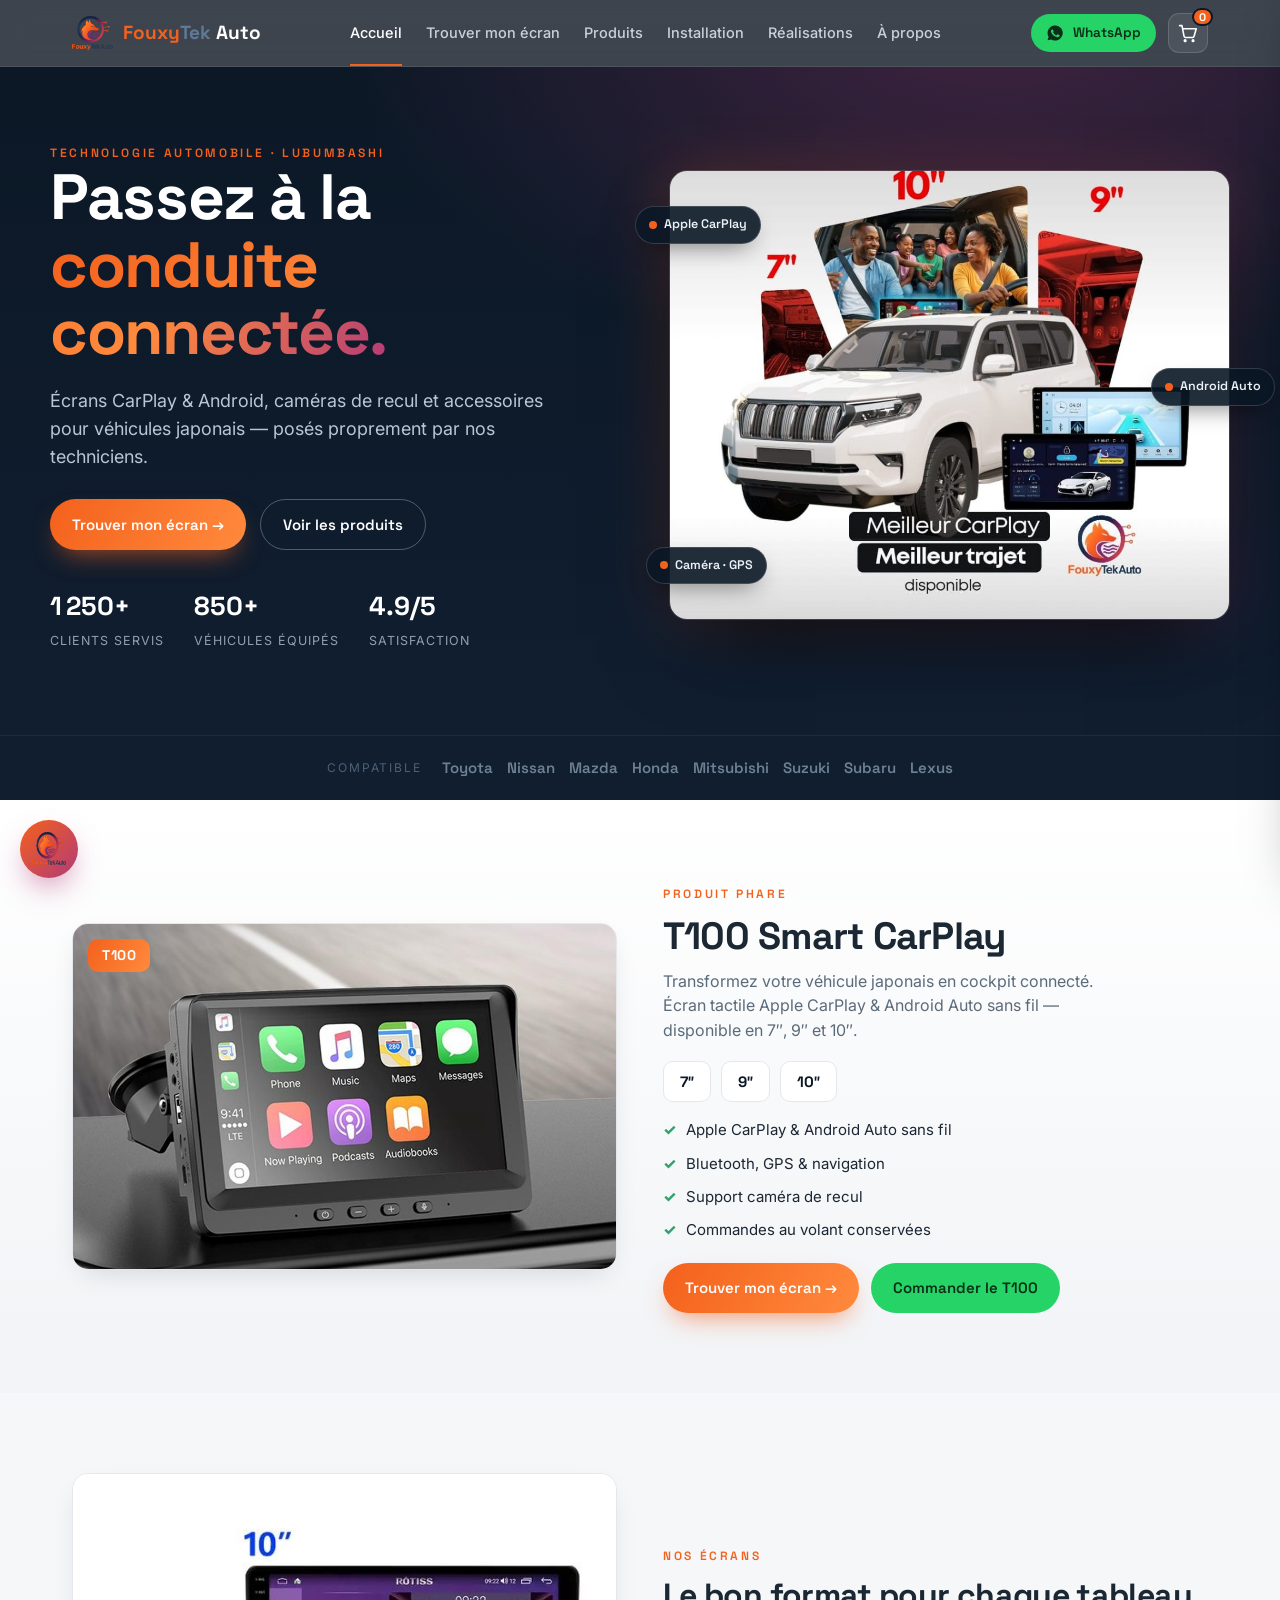
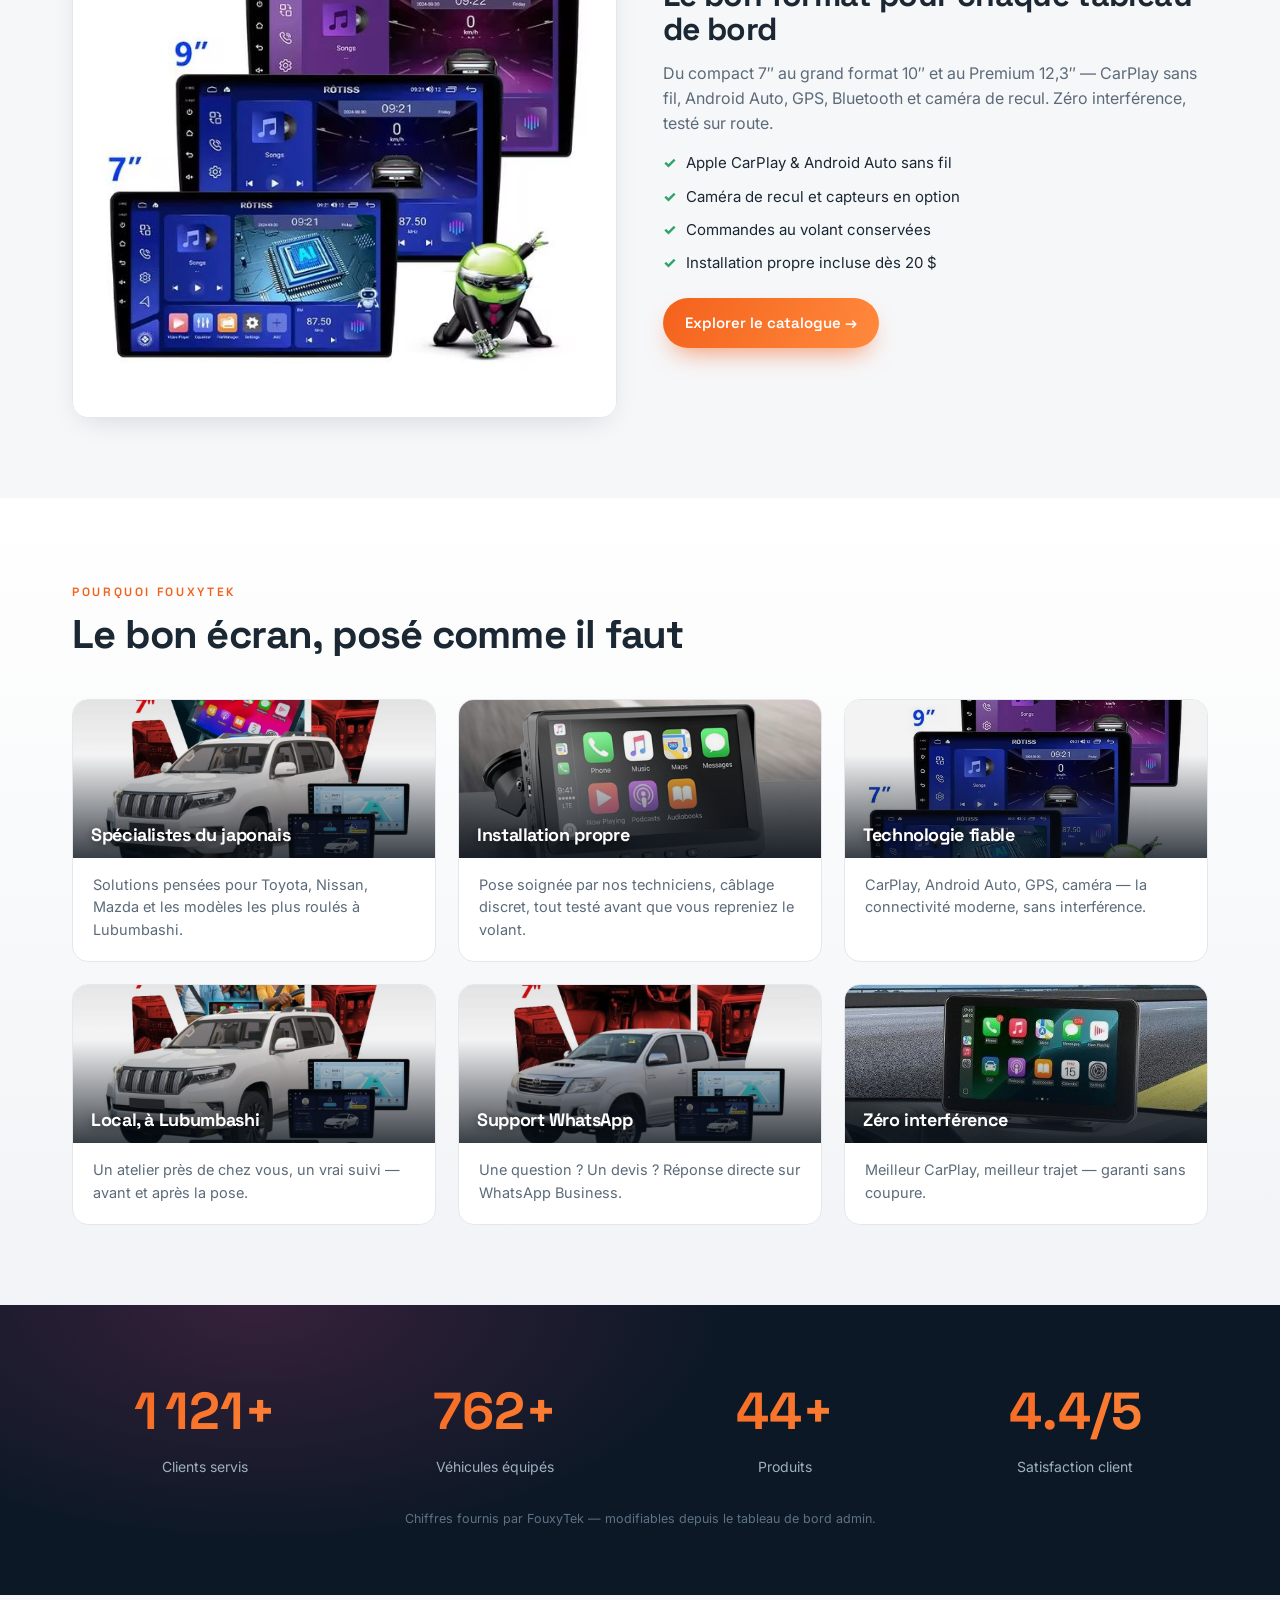
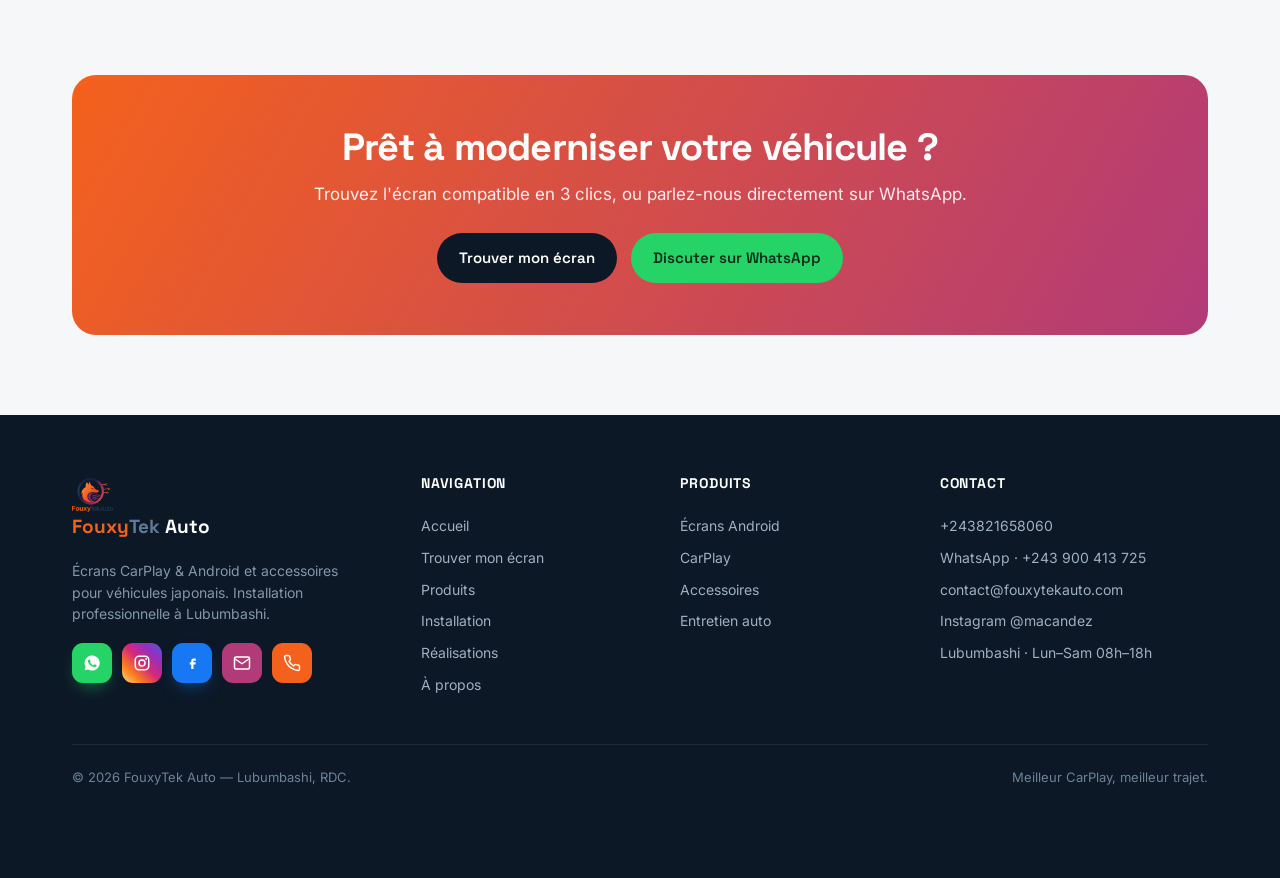
==== index.html @ 8ac38eed "Initial commit with correct asset structure" ====
<!DOCTYPE html>
<html lang="fr">
<head>
<meta charset="UTF-8"><meta name="viewport" content="width=device-width, initial-scale=1.0">
<title>FouxyTek Auto — Écrans CarPlay & Android pour véhicules japonais · Lubumbashi</title>
<meta name="description" content="Écrans CarPlay et Android, caméras de recul et accessoires pour véhicules japonais à Lubumbashi. Installation professionnelle dès 20 $.">
<link rel="preconnect" href="https://fonts.googleapis.com"><link rel="preconnect" href="https://fonts.gstatic.com" crossorigin>
<link href="https://fonts.googleapis.com/css2?family=Space+Grotesk:wght@400;500;600;700&family=Inter:wght@400;500;600;700&display=swap" rel="stylesheet">
<link rel="stylesheet" href="assets/style.css">
</head>
<body data-page="index">
<header class="hdr" id="site-header"></header>

<section class="hero">
  <div class="wrap hero__in">
    <div>
      <span class="eyebrow">Technologie automobile · Lubumbashi</span>
      <h1>Passez à la <span class="accent">conduite connectée.</span></h1>
      <p class="hero__sub">Écrans CarPlay &amp; Android, caméras de recul et accessoires pour véhicules japonais — posés proprement par nos techniciens.</p>
      <div class="hero__actions">
        <a href="configurateur.html" class="btn btn--primary">Trouver mon écran →</a>
        <a href="produits.html" class="btn btn--ghost">Voir les produits</a>
      </div>
      <div class="hero__stats">
        <div class="hero__stat"><b data-count="1250" data-suffix="+">0</b><span>Clients servis</span></div>
        <div class="hero__stat"><b data-count="850" data-suffix="+">0</b><span>Véhicules équipés</span></div>
        <div class="hero__stat"><b data-count="4.9" data-decimals="1" data-suffix="/5">0</b><span>Satisfaction</span></div>
      </div>
    </div>
    <div class="hero__media">
      <div class="glow"></div>
      <img src="assets/img/hero.jpg" alt="Intérieur de véhicule équipé CarPlay par FouxyTek">
      <div class="chip chip--1"><i></i>Apple CarPlay</div>
      <div class="chip chip--2"><i></i>Android Auto</div>
      <div class="chip chip--3"><i></i>Caméra · GPS</div>
    </div>
  </div>
</section>

<div class="marques"><div class="wrap marques__in">
  <small>Compatible</small>
  <span>Toyota</span><span>Nissan</span><span>Mazda</span><span>Honda</span>
  <span>Mitsubishi</span><span>Suzuki</span><span>Subaru</span><span>Lexus</span>
</div></div>

<section class="section section--tint"><div class="wrap">
  <div class="t100">
    <div class="t100__media reveal">
      <img src="assets/img/t100-hero.jpg" alt="T100 Smart CarPlay installé sur tableau de bord">
      <div class="t100__badge">T100</div>
    </div>
    <div class="t100__body reveal">
      <span class="eyebrow">Produit phare</span>
      <h2>T100 Smart CarPlay</h2>
      <p>Transformez votre véhicule japonais en cockpit connecté. Écran tactile Apple CarPlay &amp; Android Auto sans fil — disponible en 7″, 9″ et 10″.</p>
      <div class="t100__sizes"><span>7″</span><span>9″</span><span>10″</span></div>
      <ul class="ticks t100__feats">
        <li>Apple CarPlay &amp; Android Auto sans fil</li>
        <li>Bluetooth, GPS &amp; navigation</li>
        <li>Support caméra de recul</li>
        <li>Commandes au volant conservées</li>
      </ul>
      <div class="t100__btns">
        <a href="configurateur.html" class="btn btn--primary">Trouver mon écran →</a>
        <a href="https://wa.me/243900413725?text=Bonjour%20FouxyTek%20%F0%9F%91%8B%20Je%20voudrais%20commander%20le%20T100%20CarPlay." target="_blank" rel="noopener" class="btn btn--wa">Commander le T100</a>
      </div>
    </div>
  </div>
</div></section>

<section class="section">
  <div class="wrap split">
    <div class="reveal"><img src="assets/img/screens.jpg" alt="Écrans Android 7, 9 et 10 pouces"></div>
    <div class="reveal">
      <span class="eyebrow">Nos écrans</span>
      <h2>Le bon format pour chaque tableau de bord</h2>
      <p>Du compact 7″ au grand format 10″ et au Premium 12,3″ — CarPlay sans fil, Android Auto, GPS, Bluetooth et caméra de recul. Zéro interférence, testé sur route.</p>
      <ul class="ticks">
        <li>Apple CarPlay &amp; Android Auto sans fil</li>
        <li>Caméra de recul et capteurs en option</li>
        <li>Commandes au volant conservées</li>
        <li>Installation propre incluse dès 20 $</li>
      </ul>
      <div style="margin-top:24px"><a href="produits.html" class="btn btn--primary">Explorer le catalogue →</a></div>
    </div>
  </div>
</section>

<section class="section section--tint">
  <div class="wrap">
    <div class="section__head reveal"><span class="eyebrow">Pourquoi FouxyTek</span><h2>Le bon écran, posé comme il faut</h2></div>
    <div class="why-grid">
      <div class="why reveal"><div class="why__img"><img src="assets/img/veh-prado.jpg" alt="Véhicule japonais équipé par FouxyTek"><h3>Spécialistes du japonais</h3></div><div class="why__body"><p>Solutions pensées pour Toyota, Nissan, Mazda et les modèles les plus roulés à Lubumbashi.</p></div></div>
      <div class="why reveal"><div class="why__img"><img src="assets/img/t100-hero.jpg" alt="Installation CarPlay soignée"><h3>Installation propre</h3></div><div class="why__body"><p>Pose soignée par nos techniciens, câblage discret, tout testé avant que vous repreniez le volant.</p></div></div>
      <div class="why reveal"><div class="why__img"><img src="assets/img/screens.jpg" alt="Écrans CarPlay et Android"><h3>Technologie fiable</h3></div><div class="why__body"><p>CarPlay, Android Auto, GPS, caméra — la connectivité moderne, sans interférence.</p></div></div>
      <div class="why reveal"><div class="why__img"><img src="assets/img/hero.jpg" alt="Conducteurs de Lubumbashi"><h3>Local, à Lubumbashi</h3></div><div class="why__body"><p>Un atelier près de chez vous, un vrai suivi — avant et après la pose.</p></div></div>
      <div class="why reveal"><div class="why__img"><img src="assets/img/veh-hilux.jpg" alt="Véhicule équipé, support client"><h3>Support WhatsApp</h3></div><div class="why__body"><p>Une question ? Un devis ? Réponse directe sur WhatsApp Business.</p></div></div>
      <div class="why reveal"><div class="why__img"><img src="assets/img/prod-carplay.jpg" alt="CarPlay sans interférence"><h3>Zéro interférence</h3></div><div class="why__body"><p>Meilleur CarPlay, meilleur trajet — garanti sans coupure.</p></div></div>
    </div>
  </div>
</section>

<section class="band"><div class="wrap">
  <div class="band__grid">
    <div><div class="band__num" data-count="1250" data-suffix="+">0</div><div class="band__lab">Clients servis</div></div>
    <div><div class="band__num" data-count="850" data-suffix="+">0</div><div class="band__lab">Véhicules équipés</div></div>
    <div><div class="band__num" data-count="50" data-suffix="+">0</div><div class="band__lab">Produits</div></div>
    <div><div class="band__num" data-count="4.9" data-decimals="1" data-suffix="/5">0</div><div class="band__lab">Satisfaction client</div></div>
  </div>
  <p class="band__note">Chiffres fournis par FouxyTek — modifiables depuis le tableau de bord admin.</p>
</div></section>

<section class="section"><div class="wrap">
  <div class="cta reveal">
    <h2>Prêt à moderniser votre véhicule ?</h2>
    <p>Trouvez l'écran compatible en 3 clics, ou parlez-nous directement sur WhatsApp.</p>
    <div style="display:flex;gap:14px;justify-content:center;flex-wrap:wrap">
      <a href="configurateur.html" class="btn btn--dark">Trouver mon écran</a>
      <a href="https://wa.me/243900413725" target="_blank" rel="noopener" class="btn btn--wa">Discuter sur WhatsApp</a>
    </div>
  </div>
</div></section>

<footer class="foot" id="site-footer"></footer>
<script src="assets/app.js"></script>
</body>
</html>
---- assets/style.css ----
:root{
  --orange:#F4611C; --orange-2:#FF8A3D; --plum:#B23A78; --plum-2:#7C2C6A;
  --ink:#0C1826; --ink-2:#101E30; --ink-3:#16273C;
  --steel:#3D5A78; --steel-2:#5E7A97;
  --bg:#F6F7F9; --card:#FFFFFF; --line:#E4E8ED; --text:#1B2733; --mut:#5C6B7A;
  --ok:#2FA36B; --low:#E08A1E; --out:#D64545;
  --radius:16px; --shadow:0 10px 30px -12px rgba(12,24,38,.18);
  --maxw:1180px;
}
*{box-sizing:border-box;margin:0;padding:0}
html{scroll-behavior:smooth}
body{font-family:Inter,system-ui,sans-serif;background:var(--bg);color:var(--text);line-height:1.55;-webkit-font-smoothing:antialiased;overflow-x:hidden;padding-bottom:0}
h1,h2,h3,.display{font-family:"Space Grotesk",Inter,sans-serif;letter-spacing:-.02em;line-height:1.06}
a{color:inherit;text-decoration:none}
img{max-width:100%;display:block}
.wrap{max-width:var(--maxw);margin:0 auto;padding:0 22px}
.eyebrow{font-family:"Space Grotesk";text-transform:uppercase;letter-spacing:.22em;font-size:12px;font-weight:600;color:var(--orange)}
.btn{display:inline-flex;align-items:center;gap:9px;font-family:"Space Grotesk";font-weight:600;font-size:15px;padding:13px 22px;border-radius:999px;border:0;cursor:pointer;transition:transform .18s,box-shadow .18s,background .18s}
.btn:active{transform:translateY(1px)}
.btn--primary{background:linear-gradient(120deg,var(--orange),var(--orange-2));color:#fff;box-shadow:0 12px 26px -10px rgba(244,97,28,.7)}
.btn--primary:hover{box-shadow:0 16px 34px -10px rgba(244,97,28,.85)}
.btn--ghost{background:transparent;color:#fff;border:1.5px solid rgba(255,255,255,.28)}
.btn--ghost:hover{border-color:#fff;background:rgba(255,255,255,.06)}
.btn--dark{background:var(--ink);color:#fff}
.btn--wa{background:#25D366;color:#0a2e17}
.btn--wa:hover{filter:brightness(1.05)}
.btn--sm{padding:9px 15px;font-size:13.5px}
.svg{width:18px;height:18px;flex:none}

/* header */
.hdr{position:sticky;top:0;z-index:60;background:rgba(10,18,30,.78);backdrop-filter:blur(14px);border-bottom:1px solid rgba(255,255,255,.08)}
.hdr__in{display:flex;align-items:center;justify-content:space-between;height:66px}
.brand{display:flex;align-items:center;gap:10px}
.brand img{height:34px;width:auto}
.brand__name{font-family:"Space Grotesk";font-weight:700;font-size:19px;color:#fff}
.brand__name b{color:var(--orange)}.brand__name span{color:var(--steel-2)}
.nav{display:flex;align-items:center;gap:24px}
.nav a{color:#C7D2DD;font-size:14.5px;font-weight:500;transition:color .15s;position:relative}
.nav a:hover{color:#fff}
.nav a.active{color:#fff}
.nav a.active::after{content:"";position:absolute;left:0;right:0;bottom:-22px;height:2px;background:var(--orange)}
.hdr__cta{display:flex;align-items:center;gap:12px}
.burger{display:none;background:none;border:0;cursor:pointer;padding:6px}
.hdr-cart{position:relative;background:rgba(255,255,255,.08);border:1px solid rgba(255,255,255,.14);color:#fff;width:40px;height:40px;border-radius:11px;display:grid;place-items:center;cursor:pointer;transition:.15s}
.hdr-cart:hover{background:rgba(255,255,255,.16)}
.hdr-cart .svg{width:19px;height:19px}
.hdr-cart b{position:absolute;top:-6px;right:-6px;background:var(--orange);color:#fff;font-family:"Space Grotesk";font-size:11px;min-width:18px;height:18px;padding:0 5px;border-radius:999px;display:grid;place-items:center;border:2px solid var(--ink)}
.burger span{display:block;width:24px;height:2px;background:#fff;margin:5px 0;transition:.25s}

/* page banner (interior pages) */
.pbanner{background:radial-gradient(900px 460px at 82% -20%,rgba(178,58,120,.3),transparent 60%),linear-gradient(180deg,var(--ink),var(--ink-2));color:#fff;padding:56px 0}
.pbanner h1{font-size:clamp(30px,5vw,46px);font-weight:700;margin-top:12px}
.pbanner p{color:#B9C6D3;font-size:17px;margin-top:12px;max-width:560px}
.crumb{font-size:13px;color:#7f93a6}
.crumb a:hover{color:#fff}

/* hero (home) */
.hero{position:relative;background:radial-gradient(1100px 600px at 78% -8%,rgba(178,58,120,.32),transparent 60%),linear-gradient(180deg,var(--ink),var(--ink-2));color:#fff;overflow:hidden}
.hero__in{position:relative;z-index:2;display:grid;grid-template-columns:1.02fr 1fr;gap:46px;align-items:center;padding:72px 0 84px}
.hero h1{font-size:clamp(38px,6vw,64px);font-weight:700}
.hero h1 .accent{background:linear-gradient(120deg,var(--orange),var(--orange-2) 60%,var(--plum));-webkit-background-clip:text;background-clip:text;color:transparent}
.hero__sub{margin-top:20px;font-size:18px;color:#B9C6D3;max-width:520px}
.hero__actions{display:flex;gap:14px;flex-wrap:wrap;margin-top:28px}
.hero__stats{display:flex;gap:30px;margin-top:36px}
.hero__stat b{font-family:"Space Grotesk";font-size:26px;font-weight:700;display:block;color:#fff}
.hero__stat span{font-size:12.5px;color:#8FA0B0;text-transform:uppercase;letter-spacing:.08em}
.hero__media{position:relative;justify-self:center;width:100%}
.hero__media img{border-radius:18px;border:1px solid rgba(255,255,255,.12);box-shadow:0 40px 80px -26px rgba(0,0,0,.7);width:100%}
.hero__media .glow{position:absolute;inset:-6px;border-radius:22px;background:linear-gradient(120deg,rgba(244,97,28,.4),rgba(178,58,120,.4));filter:blur(30px);opacity:.5;z-index:-1}
.chip{position:absolute;display:flex;align-items:center;gap:7px;background:rgba(12,24,38,.9);border:1px solid rgba(255,255,255,.16);color:#eaf1f7;font-size:12.5px;font-weight:600;font-family:"Space Grotesk";padding:8px 13px;border-radius:999px;box-shadow:0 10px 24px -10px rgba(0,0,0,.6);white-space:nowrap}
.chip i{width:8px;height:8px;border-radius:50%;background:var(--orange)}
.chip--1{top:8%;left:-6%;animation:float 5s ease-in-out infinite}
.chip--2{top:44%;right:-8%;animation:float 6s ease-in-out infinite .6s}
.chip--3{bottom:8%;left:-4%;animation:float 5.5s ease-in-out infinite .3s}
@keyframes float{0%,100%{transform:translateY(0)}50%{transform:translateY(-9px)}}

/* marques */
.marques{background:var(--ink-2);border-top:1px solid rgba(255,255,255,.06);padding:20px 0}
.marques__in{display:flex;align-items:center;gap:14px;flex-wrap:wrap;justify-content:center}
.marques span{font-family:"Space Grotesk";font-weight:600;color:#6E8296;font-size:15px;transition:color .2s}
.marques span:hover{color:#B9C6D3}
.marques small{color:#4d6076;font-size:12px;text-transform:uppercase;letter-spacing:.16em;margin-right:6px}

/* sections */
.section{padding:80px 0}
.section--tint{background:linear-gradient(180deg,#fff,#F1F3F6)}
.section__head{max-width:640px;margin-bottom:42px}
.section__head h2{font-size:clamp(28px,4vw,40px);margin-top:12px;font-weight:700}
.section__head p{margin-top:14px;color:var(--mut);font-size:16.5px}

/* showcase split */
.split{display:grid;grid-template-columns:1fr 1fr;gap:46px;align-items:center}
.split img{border-radius:var(--radius);box-shadow:var(--shadow);border:1px solid var(--line)}
.split h2{font-size:32px;margin:12px 0 14px}
.split p{color:var(--mut);font-size:16px;margin-bottom:10px}
.ticks{list-style:none;margin-top:16px;display:grid;gap:10px}
.ticks li{display:flex;gap:10px;align-items:flex-start;font-size:15px}
.ticks li::before{content:"✓";color:var(--ok);font-weight:800}

/* configurateur */
.config{background:var(--card);border:1px solid var(--line);border-radius:var(--radius);box-shadow:var(--shadow);overflow:hidden;display:grid;grid-template-columns:1.15fr .85fr}
.config__form{padding:34px}
.step{margin-bottom:22px}
.step__label{display:flex;align-items:center;gap:10px;font-family:"Space Grotesk";font-weight:600;font-size:14px;margin-bottom:9px}
.step__num{width:22px;height:22px;border-radius:6px;background:linear-gradient(135deg,var(--orange),var(--orange-2));color:#fff;display:grid;place-items:center;font-size:12px}
.select{position:relative}
.select select{width:100%;appearance:none;font-family:Inter;font-size:15px;color:var(--text);background:#F7F9FB;border:1px solid var(--line);border-radius:12px;padding:13px 42px 13px 15px;cursor:pointer;transition:border-color .15s,background .15s}
.select select:focus{outline:none;border-color:var(--orange);background:#fff}
.select select:disabled{color:#9fadba;cursor:not-allowed;background:#F1F3F6}
.config__hint{margin-top:6px;font-size:13px;color:var(--steel);background:#F7F9FB;border:1px dashed var(--line);border-radius:10px;padding:10px 13px}
.select::after{content:"";position:absolute;right:16px;top:50%;width:9px;height:9px;border-right:2px solid var(--steel);border-bottom:2px solid var(--steel);transform:translateY(-70%) rotate(45deg);pointer-events:none}
.config__result{background:linear-gradient(160deg,var(--ink),var(--ink-2));color:#fff;padding:34px;display:flex;flex-direction:column;justify-content:center;position:relative;overflow:hidden}
.config__idle{position:absolute;inset:0;display:flex;align-items:center;justify-content:center;text-align:center}
.config__idle img{position:absolute;inset:0;width:100%;height:100%;object-fit:cover;opacity:.45}
.config__idle::after{content:"";position:absolute;inset:0;background:linear-gradient(180deg,rgba(12,24,38,.5),rgba(12,24,38,.88))}
.config__idle-txt{position:relative;z-index:1;color:#dbe4ec;font-size:15px;line-height:1.5;max-width:280px;padding:24px}
.config__idle-txt svg{display:block;margin:0 auto 14px;opacity:.9}
.config__empty{color:#8497a8;font-size:15px;text-align:center;margin:auto 0}
.config__empty svg{margin:0 auto 14px;opacity:.5}
.reco__tag{display:inline-flex;align-items:center;gap:7px;font-size:12.5px;color:#7CE0A6;background:rgba(47,163,107,.14);border:1px solid rgba(47,163,107,.3);padding:5px 12px;border-radius:999px;font-weight:600;margin-bottom:16px}
.reco h3{font-size:26px;margin-bottom:6px}
.reco__veh{color:#9FB0BF;font-size:14px;margin-bottom:18px}
.reco__spec{display:flex;gap:20px;margin-bottom:22px}
.reco__spec div b{display:block;font-family:"Space Grotesk";font-size:20px}
.reco__spec div span{font-size:12px;color:#8497a8;text-transform:uppercase;letter-spacing:.06em}
@keyframes fade{from{opacity:0;transform:translateY(8px)}to{opacity:1;transform:none}}
.reco{animation:fade .4s ease}

/* produits */
.filters{display:flex;gap:10px;flex-wrap:wrap;margin-bottom:28px}
.fchip{font-family:"Space Grotesk";font-weight:600;font-size:14px;padding:9px 17px;border-radius:999px;border:1px solid var(--line);background:#fff;color:var(--steel);cursor:pointer;transition:.15s}
.fchip:hover{border-color:var(--orange);color:var(--orange)}
.fchip.is-on{background:var(--ink);color:#fff;border-color:var(--ink)}
.grid{display:grid;grid-template-columns:repeat(3,1fr);gap:22px}
.pcard{background:var(--card);border:1px solid var(--line);border-radius:var(--radius);overflow:hidden;transition:transform .2s,box-shadow .2s;display:flex;flex-direction:column}
.pcard:hover{transform:translateY(-4px);box-shadow:var(--shadow)}
.pcard__img{position:relative;aspect-ratio:4/3;overflow:hidden;background:linear-gradient(150deg,#182a3f,#0e1a28)}
.pcard__img img{width:100%;height:100%;object-fit:cover}
.pcard__icon{width:100%;height:100%;display:grid;place-items:center;background:radial-gradient(circle at 60% 40%,rgba(244,97,28,.28),transparent 60%),linear-gradient(150deg,#182a3f,#0e1a28)}
.pcard__icon svg{width:62%;height:auto;max-width:190px;filter:drop-shadow(0 8px 20px rgba(0,0,0,.4))}
.pcard__size{position:absolute;top:12px;left:12px;font-family:"Space Grotesk";font-weight:700;font-size:13px;color:#fff;background:rgba(12,24,38,.72);border:1px solid rgba(255,255,255,.18);padding:4px 10px;border-radius:8px}
.pcard__stock{position:absolute;top:12px;right:12px;font-size:11.5px;font-weight:600;padding:4px 10px;border-radius:999px;display:flex;align-items:center;gap:6px;background:#fff}
.pcard__stock i{width:7px;height:7px;border-radius:50%}
.s-ok{color:var(--ok)}.s-ok i{background:var(--ok)}
.s-low{color:var(--low)}.s-low i{background:var(--low)}
.s-out{color:var(--out)}.s-out i{background:var(--out)}
.pcard__body{padding:18px;display:flex;flex-direction:column;flex:1}
.pcard__cat{font-size:11.5px;text-transform:uppercase;letter-spacing:.12em;color:var(--steel-2);font-weight:600}
.pcard__name{font-family:"Space Grotesk";font-weight:600;font-size:18px;margin:4px 0 8px}
.pcard__feat{font-size:13.5px;color:var(--mut);margin-bottom:14px;flex:1}
.pcard__foot{display:flex;align-items:center;justify-content:space-between;gap:10px}
.pcard__price{font-family:"Space Grotesk";font-weight:600;font-size:15px}
.pcard__price small{color:var(--mut);font-weight:400}
.add{background:linear-gradient(120deg,var(--orange),var(--orange-2));color:#fff;border:0;border-radius:10px;padding:9px 14px;font-family:"Space Grotesk";font-weight:600;font-size:13.5px;cursor:pointer;transition:.15s}
.add:hover{filter:brightness(1.05)}
.add:disabled{background:#E4E8ED;color:#9fadba;cursor:not-allowed}

/* comparatif */
.compare{background:var(--card);border:1px solid var(--line);border-radius:var(--radius);overflow:hidden;box-shadow:var(--shadow)}
.compare table{width:100%;border-collapse:collapse}
.compare th,.compare td{padding:15px 18px;text-align:center;border-bottom:1px solid var(--line);font-size:14.5px}
.compare th{font-family:"Space Grotesk";font-weight:600}
.compare thead th{background:var(--ink);color:#fff;font-size:16px}
.compare thead th:first-child{background:var(--ink-2)}
.compare tbody td:first-child{text-align:left;color:var(--mut);font-weight:500}
.compare .yes{color:var(--ok);font-weight:700}
.compare tr:last-child td{border-bottom:0}
.compare tbody tr:nth-child(even){background:#FAFBFC}

/* stats band */
.band{background:radial-gradient(800px 400px at 20% 0%,rgba(178,58,120,.25),transparent 60%),var(--ink);color:#fff;padding:66px 0}
.band__grid{display:grid;grid-template-columns:repeat(4,1fr);gap:24px;text-align:center}
.band__num{font-family:"Space Grotesk";font-weight:700;font-size:clamp(34px,5vw,52px);background:linear-gradient(120deg,var(--orange),var(--orange-2));-webkit-background-clip:text;background-clip:text;color:transparent}
.band__lab{color:#9FB0BF;font-size:14px;margin-top:4px}
.band__note{text-align:center;color:#5f7285;font-size:12.5px;margin-top:32px}

/* why */
.why-grid{display:grid;grid-template-columns:repeat(3,1fr);gap:22px}
.why{background:var(--card);border:1px solid var(--line);border-radius:var(--radius);overflow:hidden;transition:.2s}
.why:hover{border-color:var(--orange);transform:translateY(-3px);box-shadow:var(--shadow)}
.why__img{position:relative;height:158px;background:#0e1a28}
.why__img img{width:100%;height:100%;object-fit:cover}
.why__img::after{content:"";position:absolute;inset:0;background:linear-gradient(180deg,rgba(8,15,24,.05) 35%,rgba(8,15,24,.8))}
.why__img h3{position:absolute;left:18px;right:18px;bottom:14px;z-index:1;color:#fff;font-size:18px;text-shadow:0 2px 10px rgba(0,0,0,.55)}
.why__body{padding:16px 20px 20px}
.why__body p{color:var(--mut);font-size:14.5px}

/* installation */
.install{background:linear-gradient(150deg,var(--ink),var(--ink-2));border-radius:24px;color:#fff;padding:50px;display:grid;grid-template-columns:1.1fr .9fr;gap:44px;align-items:center;position:relative;overflow:hidden}
.install__price{font-family:"Space Grotesk";font-weight:700;font-size:64px;line-height:1;background:linear-gradient(120deg,var(--orange),var(--orange-2));-webkit-background-clip:text;background-clip:text;color:transparent}
.install h2{font-size:32px;margin:14px 0}
.install p{color:#B9C6D3;font-size:16px;max-width:420px}
.install__card{background:rgba(255,255,255,.05);border:1px solid rgba(255,255,255,.12);border-radius:16px;padding:24px}
.install__card h3{font-size:16px;margin-bottom:16px}
.frow{margin-bottom:13px}
.frow label{font-size:12.5px;color:#9FB0BF;display:block;margin-bottom:5px;font-weight:500}
.frow input{width:100%;background:rgba(255,255,255,.06);border:1px solid rgba(255,255,255,.14);border-radius:10px;padding:11px 13px;color:#fff;font-size:14px;font-family:Inter}
.frow input::placeholder{color:#6E8296}
.frow input:focus{outline:none;border-color:var(--orange)}
.steps3{display:grid;grid-template-columns:repeat(3,1fr);gap:20px;margin-top:12px}
.stepbox{background:var(--card);border:1px solid var(--line);border-radius:var(--radius);padding:24px}
.stepbox b{font-family:"Space Grotesk";font-size:34px;color:var(--orange);display:block}
.stepbox h3{font-size:17px;margin:6px 0 6px}
.stepbox p{color:var(--mut);font-size:14px}

/* gallery */
.gal{display:grid;grid-template-columns:repeat(3,1fr);gap:18px}
.gal__item{position:relative;border-radius:14px;overflow:hidden;border:1px solid var(--line);background:#0e1a28;aspect-ratio:4/3}
.gal__item img{width:100%;height:100%;object-fit:cover;transition:transform .5s}
.gal__item:hover img{transform:scale(1.05)}
.gal__item span{position:absolute;left:14px;bottom:12px;color:#fff;font-family:"Space Grotesk";font-weight:600;font-size:15px;z-index:2;text-shadow:0 2px 8px rgba(0,0,0,.6)}
.gal__item::after{content:"";position:absolute;inset:0;background:linear-gradient(180deg,transparent 55%,rgba(8,15,24,.75));z-index:1}

/* about */
.about{display:grid;grid-template-columns:1fr 1fr;gap:48px;align-items:start}
.about__vals{display:grid;grid-template-columns:1fr 1fr;gap:16px;margin-top:24px}
.aval{background:#fff;border:1px solid var(--line);border-radius:12px;padding:16px}
.aval h4{font-family:"Space Grotesk";font-size:14px;margin-bottom:4px;color:var(--orange)}
.aval p{font-size:13.5px;color:var(--mut)}
.locbox{background:var(--card);border:1px solid var(--line);border-radius:var(--radius);padding:28px;box-shadow:var(--shadow)}
.locbox h3{font-size:20px;margin-bottom:18px}
.locline{display:flex;gap:12px;align-items:flex-start;padding:12px 0;border-bottom:1px solid var(--line)}
.locline:last-child{border:0}
.locline .k{width:26px;flex:none;color:var(--orange);font-size:18px}
.locline b{font-family:"Space Grotesk";font-size:14px;display:block}
.locline span{font-size:13.5px;color:var(--mut)}
.mapfake{margin-top:18px;height:150px;border-radius:12px;background:linear-gradient(120deg,#e9edf1,#dde3e9);position:relative;overflow:hidden;border:1px solid var(--line);display:grid;place-items:center;color:var(--steel);font-size:13px;font-family:"Space Grotesk"}
.mapfake::after{content:"";position:absolute;inset:0;background:repeating-linear-gradient(90deg,transparent 0 38px,rgba(61,90,120,.08) 38px 39px),repeating-linear-gradient(0deg,transparent 0 38px,rgba(61,90,120,.08) 38px 39px)}
.mapembed{margin-top:18px;height:200px;border-radius:12px;overflow:hidden;border:1px solid var(--line);background:#e9edf1}
.mapembed iframe{width:100%;height:100%;border:0;display:block}
.mappin{position:absolute;top:44%;left:52%;width:16px;height:16px;background:var(--orange);border-radius:50% 50% 50% 0;transform:rotate(-45deg);box-shadow:0 0 0 6px rgba(244,97,28,.2);z-index:1}

/* CTA band */
.cta{background:linear-gradient(120deg,var(--orange),var(--plum));border-radius:24px;color:#fff;padding:52px;text-align:center}
.cta h2{font-size:clamp(26px,4vw,38px);margin-bottom:14px}
.cta p{color:rgba(255,255,255,.9);margin-bottom:26px;font-size:17px}
.cta .btn--dark{background:#0C1826}

/* footer */
.foot{background:var(--ink);color:#B9C6D3;padding:58px 0 90px}
.foot__grid{display:grid;grid-template-columns:1.4fr 1fr 1fr 1.2fr;gap:36px}
.foot h4{font-family:"Space Grotesk";color:#fff;font-size:14px;letter-spacing:.06em;text-transform:uppercase;margin-bottom:16px}
.foot a{display:block;font-size:14px;padding:5px 0;color:#9FB0BF;transition:color .15s}
.foot a:hover{color:#fff}
.foot__brand p{font-size:14px;color:#8497a8;margin:14px 0 18px;max-width:280px}
.foot__soc{display:flex;gap:10px;margin-top:8px}
.foot__soc a{width:40px;height:40px;border-radius:11px;display:grid;place-items:center;padding:0;color:#fff;transition:transform .15s,filter .15s,box-shadow .15s}
.foot__soc a:hover{transform:translateY(-2px);filter:brightness(1.08)}
.foot__soc .soc--wa{background:#25D366;box-shadow:0 8px 18px -8px rgba(37,211,102,.7)}
.foot__soc .soc--ig{background:linear-gradient(45deg,#feda75,#fa7e1e,#d62976,#962fbf,#4f5bd5)}
.foot__soc .soc--fb{background:#1877F2;box-shadow:0 8px 18px -8px rgba(24,119,242,.7)}
.foot__soc .soc--mail{background:var(--plum)}
.foot__soc .soc--call{background:var(--orange)}
.foot__bot{border-top:1px solid rgba(255,255,255,.08);margin-top:44px;padding-top:22px;display:flex;justify-content:space-between;flex-wrap:wrap;gap:12px;font-size:13px;color:#6E8296}

/* sticky action bar */
.actionbar{position:fixed;left:50%;bottom:18px;transform:translateX(-50%);z-index:75;display:flex;gap:6px;background:rgba(12,24,38,.92);backdrop-filter:blur(12px);border:1px solid rgba(255,255,255,.12);border-radius:999px;padding:6px;box-shadow:0 18px 40px -14px rgba(0,0,0,.55)}
.ab{display:inline-flex;align-items:center;gap:8px;padding:11px 18px;border-radius:999px;font-family:"Space Grotesk";font-weight:600;font-size:14px;color:#fff;border:0;cursor:pointer;background:transparent;transition:.15s;position:relative}
.ab:hover{background:rgba(255,255,255,.08)}
.ab .svg{width:18px;height:18px}
.ab--wa{color:#3ff08a}
.ab--ig{color:#ff7ab0}
.ab--mail{color:#79b0ff}
.ab--call{color:var(--orange-2)}
.ab--list b{background:var(--orange);color:#fff;border-radius:999px;min-width:20px;height:20px;padding:0 6px;display:inline-grid;place-items:center;font-size:11px}
.ab__lab{}

/* quote drawer */
.drawer{position:fixed;top:0;right:0;height:100%;width:380px;max-width:92vw;background:#fff;z-index:95;box-shadow:-20px 0 50px -20px rgba(0,0,0,.35);transform:translateX(105%);transition:transform .3s;display:flex;flex-direction:column}
.drawer.is-open{transform:none}
.drawer__head{padding:22px;border-bottom:1px solid var(--line);display:flex;justify-content:space-between;align-items:center}
.drawer__head h3{font-size:18px}
.drawer__head button{background:none;border:0;font-size:22px;cursor:pointer;color:var(--mut);line-height:1}
.drawer__body{flex:1;overflow:auto;padding:14px 22px}
.ditem{display:flex;gap:12px;align-items:flex-start;padding:14px 0;border-bottom:1px solid var(--line)}
.ditem__thumb{width:46px;height:46px;border-radius:10px;flex:none;overflow:hidden;background:linear-gradient(150deg,#182a3f,#0e1a28)}
.ditem__thumb img{width:100%;height:100%;object-fit:cover}
.ditem b{font-family:"Space Grotesk";font-size:14.5px;display:block}
.ditem span{font-size:12.5px;color:var(--mut)}
.ditem .rm{margin-left:auto;background:none;border:0;color:var(--out);cursor:pointer;font-size:12.5px}
.drawer__veh{padding:16px 22px;border-top:1px solid var(--line);background:#FAFBFC}
.drawer__veh label{font-size:12px;color:var(--mut);display:block;margin-bottom:6px}
.drawer__veh input{width:100%;border:1px solid var(--line);border-radius:10px;padding:10px 12px;font-size:14px;font-family:Inter}
.drawer__foot{padding:18px 22px;border-top:1px solid var(--line)}
.drawer__empty{text-align:center;color:var(--mut);padding:44px 20px;font-size:14.5px}
.scrim{position:fixed;inset:0;background:rgba(8,15,24,.5);z-index:90;opacity:0;visibility:hidden;transition:.3s}
.scrim.is-open{opacity:1;visibility:visible}

/* chatbot */
.chat{position:fixed;left:20px;bottom:22px;z-index:80}
.chat__toggle{width:58px;height:58px;border-radius:50%;border:0;cursor:pointer;background:linear-gradient(135deg,var(--orange),var(--plum));box-shadow:0 14px 30px -8px rgba(178,58,120,.6);display:grid;place-items:center}
.chat__toggle img{width:34px;height:34px}
.chat__win{position:absolute;bottom:72px;left:0;width:330px;max-width:calc(100vw - 40px);background:#fff;border-radius:18px;box-shadow:0 24px 60px -18px rgba(0,0,0,.4);border:1px solid var(--line);overflow:hidden;display:flex;flex-direction:column;transform:translateY(12px) scale(.96);opacity:0;visibility:hidden;transform-origin:bottom left;transition:.22s}
.chat__win.is-open{transform:none;opacity:1;visibility:visible}
.chat__top{background:linear-gradient(135deg,var(--ink),var(--ink-2));color:#fff;padding:15px 18px;display:flex;align-items:center;gap:11px}
.chat__top img{width:30px;height:30px}
.chat__top b{font-family:"Space Grotesk";display:block;font-size:15px}
.chat__top span{font-size:12px;color:#7CE0A6;display:flex;align-items:center;gap:6px}
.chat__top span::before{content:"";width:7px;height:7px;border-radius:50%;background:#2FA36B;box-shadow:0 0 0 3px rgba(47,163,107,.25)}
.chat__body{padding:16px;height:300px;overflow-y:auto;display:flex;flex-direction:column;gap:10px;background:#F7F9FB}
.bubble{max-width:82%;padding:10px 13px;border-radius:14px;font-size:13.5px;line-height:1.45}
.bubble--bot{background:#fff;border:1px solid var(--line);border-bottom-left-radius:4px;align-self:flex-start}
.bubble--user{background:linear-gradient(120deg,var(--orange),var(--orange-2));color:#fff;border-bottom-right-radius:4px;align-self:flex-end}
.chat__opts{display:flex;flex-wrap:wrap;gap:7px;padding:0 16px 12px;background:#F7F9FB}
.chat__opts button{font-size:12.5px;font-family:Inter;background:#fff;border:1px solid var(--line);color:var(--steel);border-radius:999px;padding:8px 13px;cursor:pointer;transition:.15s}
.chat__opts button:hover{border-color:var(--orange);color:var(--orange)}
.chat__opts .wa{background:#25D366;color:#0a2e17;border-color:#25D366;font-weight:600}
.typing{display:inline-flex;gap:4px;padding:12px 14px}
.typing i{width:7px;height:7px;border-radius:50%;background:#b7c2cd;animation:blink 1.2s infinite}
.typing i:nth-child(2){animation-delay:.2s}.typing i:nth-child(3){animation-delay:.4s}
@keyframes blink{0%,60%,100%{opacity:.3}30%{opacity:1}}

/* upgraded reco card */
.reco__stars{color:#F4C542;font-size:15px;margin-bottom:8px;display:flex;align-items:center;gap:10px}
.reco__stars span{color:#9FB0BF;font-size:12.5px;letter-spacing:.02em}
.reco__compat{height:6px;border-radius:99px;background:rgba(255,255,255,.12);overflow:hidden;margin-bottom:16px}
.reco__compat i{display:block;height:100%;background:linear-gradient(90deg,var(--orange),var(--orange-2))}
.reco__feats{list-style:none;display:flex;flex-wrap:wrap;gap:8px;margin-bottom:16px}
.reco__feats li{font-size:12px;color:#cdd8e2;background:rgba(255,255,255,.06);border:1px solid rgba(255,255,255,.1);padding:5px 10px;border-radius:99px}
.reco__price{font-size:13px;color:#9FB0BF;margin-bottom:16px}
.reco__price b{color:#fff;font-family:"Space Grotesk"}
.reco__btns{display:flex;gap:10px;flex-wrap:wrap}
.reco__btns .btn{flex:1;justify-content:center;white-space:nowrap;font-size:13.5px;padding:12px 16px}

/* T100 hero product */
.t100{display:grid;grid-template-columns:1fr 1fr;gap:46px;align-items:center}
.t100__media{position:relative}
.t100__media img{border-radius:var(--radius);box-shadow:var(--shadow);border:1px solid var(--line);width:100%}
.t100__badge{position:absolute;top:16px;left:16px;font-family:"Space Grotesk";font-weight:700;background:linear-gradient(120deg,var(--orange),var(--orange-2));color:#fff;padding:6px 14px;border-radius:10px;font-size:14px;letter-spacing:.04em}
.t100__body h2{font-size:clamp(28px,4vw,38px);margin:12px 0 12px}
.t100__body>p{color:var(--mut);font-size:16px;max-width:460px}
.t100__sizes{display:flex;gap:10px;margin:18px 0 4px}
.t100__sizes span{font-family:"Space Grotesk";font-weight:700;font-size:15px;color:var(--ink);background:#fff;border:1.5px solid var(--line);border-radius:10px;padding:8px 16px}
.t100__feats{margin:16px 0 22px}
.t100__btns{display:flex;gap:12px;flex-wrap:wrap}
@media(max-width:960px){.t100{grid-template-columns:1fr;gap:30px}}

/* dashboard photo CTA */
.photocta{background:linear-gradient(120deg,#fff,#EEF1F4);border:1px solid var(--line);border-radius:var(--radius);padding:28px 30px;display:flex;align-items:center;justify-content:space-between;gap:26px;box-shadow:var(--shadow)}
.photocta h3{font-size:20px;margin:8px 0 8px}
.photocta p{color:var(--mut);font-size:14.5px;max-width:520px}
.photocta .btn{flex:none}
@media(max-width:700px){.photocta{flex-direction:column;align-items:flex-start}}

.reveal{opacity:0;transform:translateY(22px);transition:opacity .6s,transform .6s}
.reveal.in{opacity:1;transform:none}

@media(max-width:960px){
  .nav{display:none}.burger{display:block}
  .nav.is-open{display:flex;position:absolute;top:66px;left:0;right:0;flex-direction:column;background:var(--ink);padding:18px 22px;gap:16px;border-bottom:1px solid rgba(255,255,255,.08);z-index:60}
  .nav.is-open a.active::after{display:none}
  .hero__in{grid-template-columns:1fr;gap:48px;padding:52px 0 60px}
  .hero__media{order:-1;max-width:440px}
  .config,.split,.about,.install{grid-template-columns:1fr}
  .install{padding:32px}
  .grid,.why-grid,.gal,.steps3{grid-template-columns:repeat(2,1fr)}
  .band__grid{grid-template-columns:repeat(2,1fr);gap:32px}
  .foot__grid{grid-template-columns:1fr 1fr}
}
@media(max-width:560px){
  .grid,.why-grid,.gal,.steps3,.foot__grid{grid-template-columns:1fr}
  .section{padding:56px 0}.install__price{font-size:52px}
  .compare{overflow-x:auto}
  .hero__in{padding:40px 0 52px}
  .hero__stats{gap:18px}
  .hero__stat b{font-size:22px}
  /* keep floating chips inside the viewport */
  .chip{font-size:11px;padding:6px 10px}
  .chip--1{top:4%;left:2%}
  .chip--2{top:auto;bottom:20%;right:2%}
  .chip--3{bottom:4%;left:2%}
  .actionbar{left:8px;right:8px;bottom:8px;transform:none;justify-content:space-between;border-radius:16px;gap:2px;padding:5px}
  .ab{padding:9px 4px;font-size:12px;flex-direction:column;gap:4px;flex:1;justify-content:center}
  .ab .svg{width:20px;height:20px}
  .ab__lab{font-size:10.5px}
  .ab--list b{position:absolute;top:2px;right:6px;min-width:16px;height:16px;font-size:10px}
  .chat{bottom:24px;left:12px}
  .chat__toggle{width:52px;height:52px}
  .mapembed{height:170px}
}
@media(max-width:430px){
  .hdr__cta .btn--wa{display:none}
  .brand__name{font-size:17px}
}
@media(prefers-reduced-motion:reduce){*{animation:none!important;transition:none!important}}
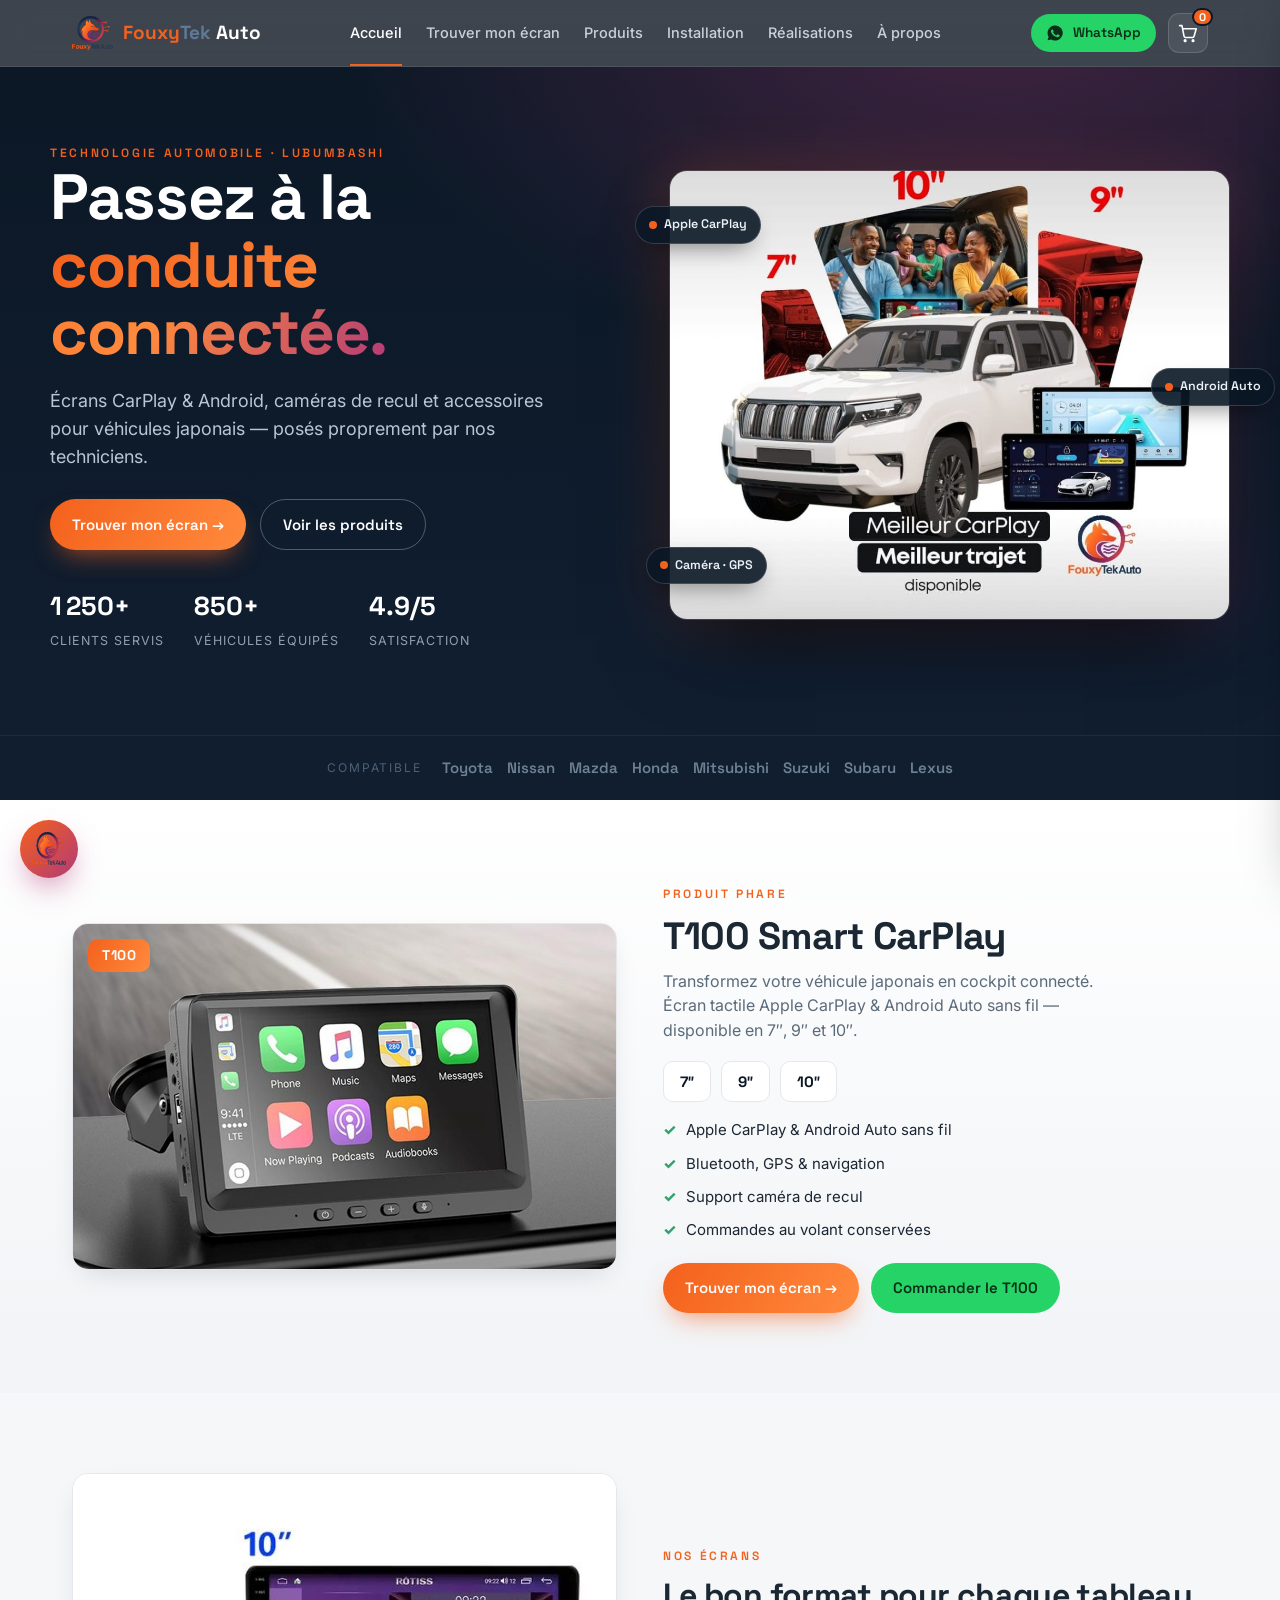
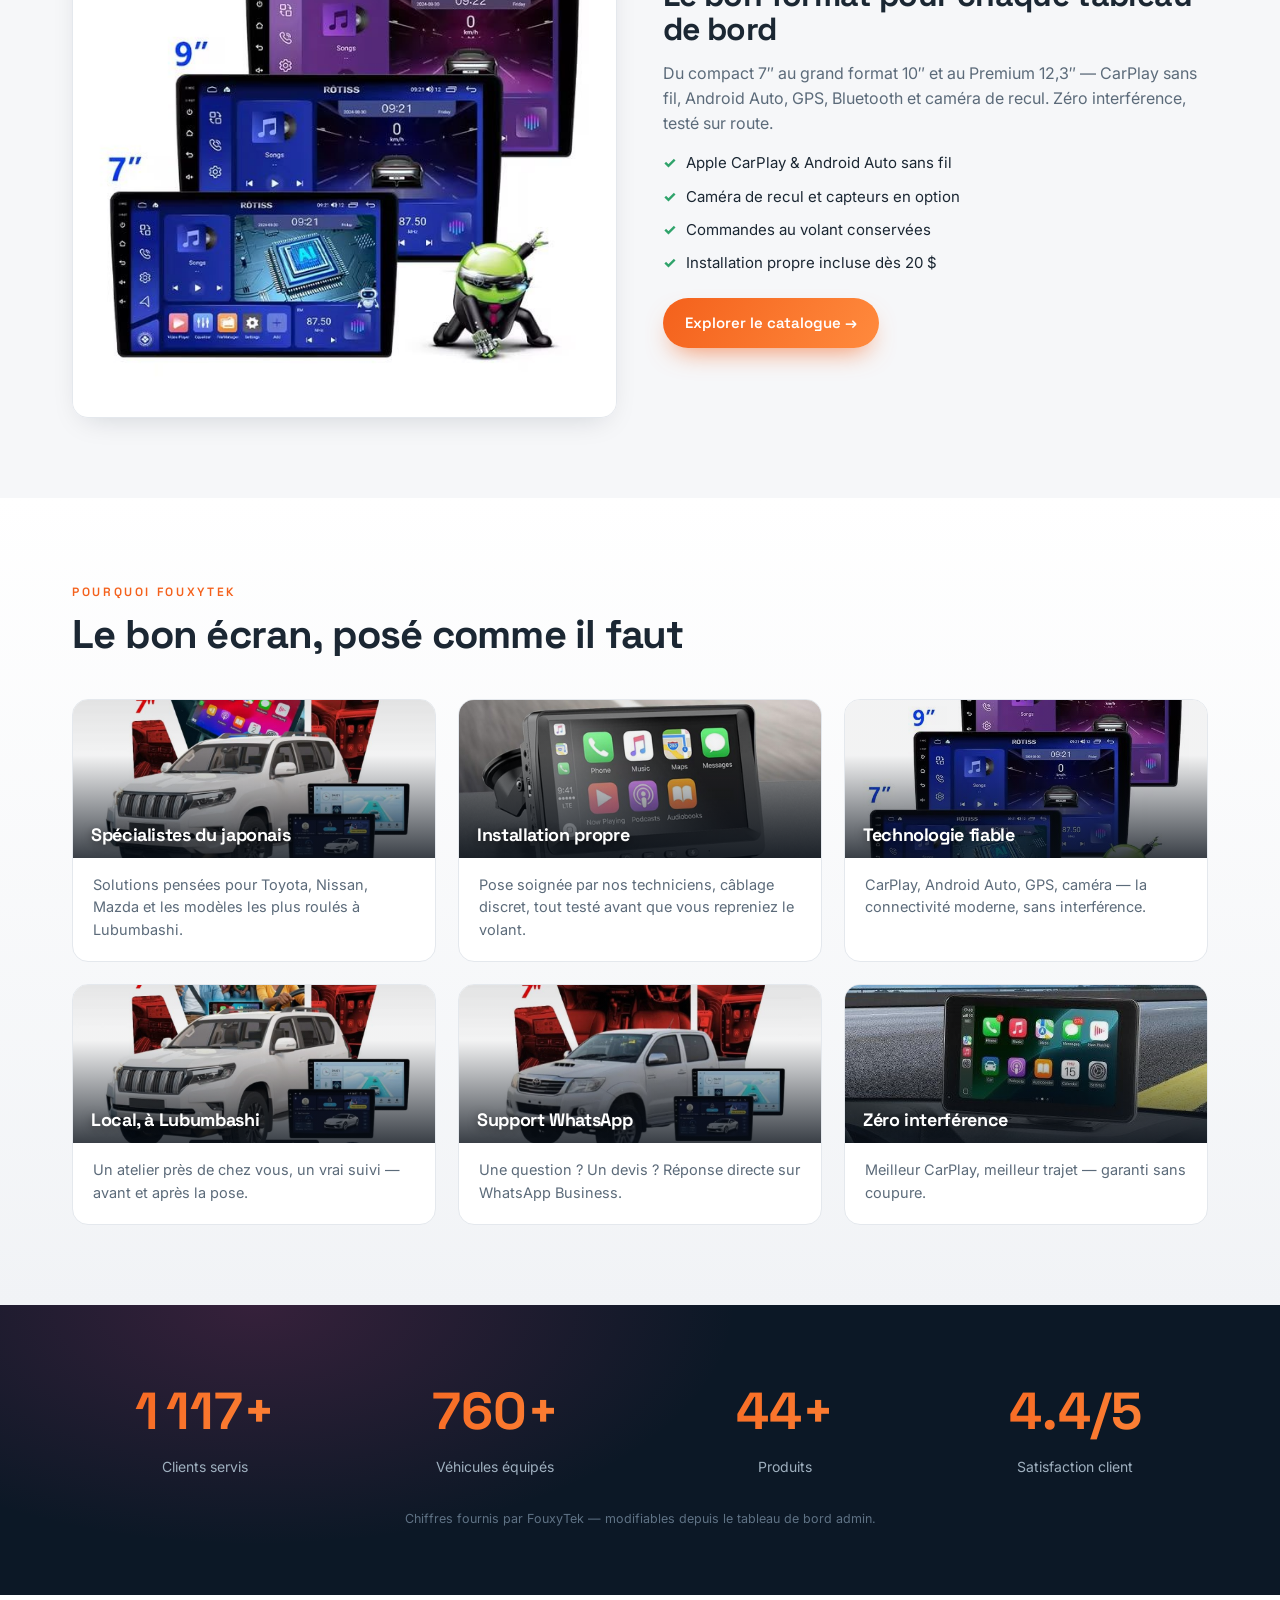
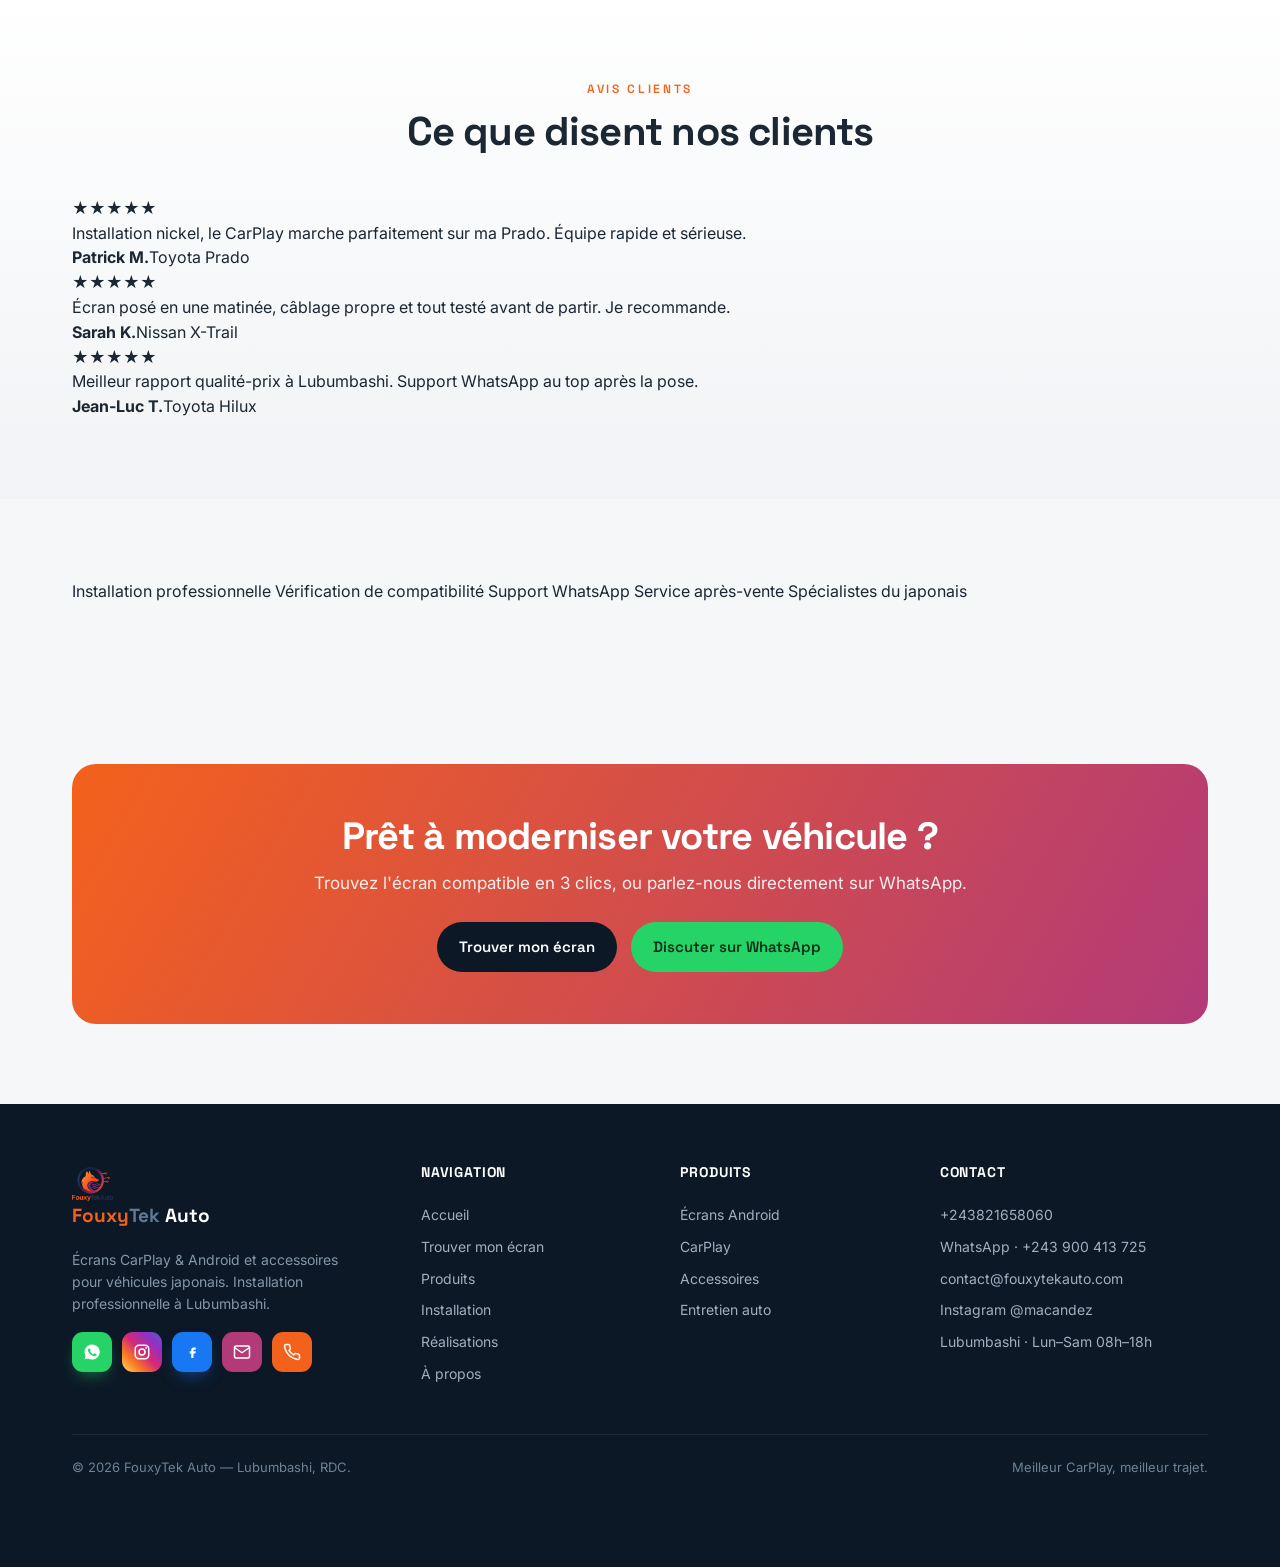
==== commit d1fd67df: "Update site with latest edits" ====
--- a/index.html
+++ b/index.html
@@ -110,6 +110,40 @@
   <p class="band__note">Chiffres fournis par FouxyTek — modifiables depuis le tableau de bord admin.</p>
 </div></section>
 
+<section class="section section--tint"><div class="wrap">
+  <div class="section__head reveal" style="text-align:center;margin-left:auto;margin-right:auto">
+    <span class="eyebrow">Avis clients</span>
+    <h2>Ce que disent nos clients</h2>
+  </div>
+  <div class="testi-grid">
+    <figure class="testi reveal">
+      <div class="testi__stars">★★★★★</div>
+      <blockquote>Installation nickel, le CarPlay marche parfaitement sur ma Prado. Équipe rapide et sérieuse.</blockquote>
+      <figcaption><b>Patrick M.</b><span>Toyota Prado</span></figcaption>
+    </figure>
+    <figure class="testi reveal">
+      <div class="testi__stars">★★★★★</div>
+      <blockquote>Écran posé en une matinée, câblage propre et tout testé avant de partir. Je recommande.</blockquote>
+      <figcaption><b>Sarah K.</b><span>Nissan X-Trail</span></figcaption>
+    </figure>
+    <figure class="testi reveal">
+      <div class="testi__stars">★★★★★</div>
+      <blockquote>Meilleur rapport qualité-prix à Lubumbashi. Support WhatsApp au top après la pose.</blockquote>
+      <figcaption><b>Jean-Luc T.</b><span>Toyota Hilux</span></figcaption>
+    </figure>
+  </div>
+</div></section>
+
+<section class="section"><div class="wrap">
+  <div class="trust reveal">
+    <span>Installation professionnelle</span>
+    <span>Vérification de compatibilité</span>
+    <span>Support WhatsApp</span>
+    <span>Service après-vente</span>
+    <span>Spécialistes du japonais</span>
+  </div>
+</div></section>
+
 <section class="section"><div class="wrap">
   <div class="cta reveal">
     <h2>Prêt à moderniser votre véhicule ?</h2>
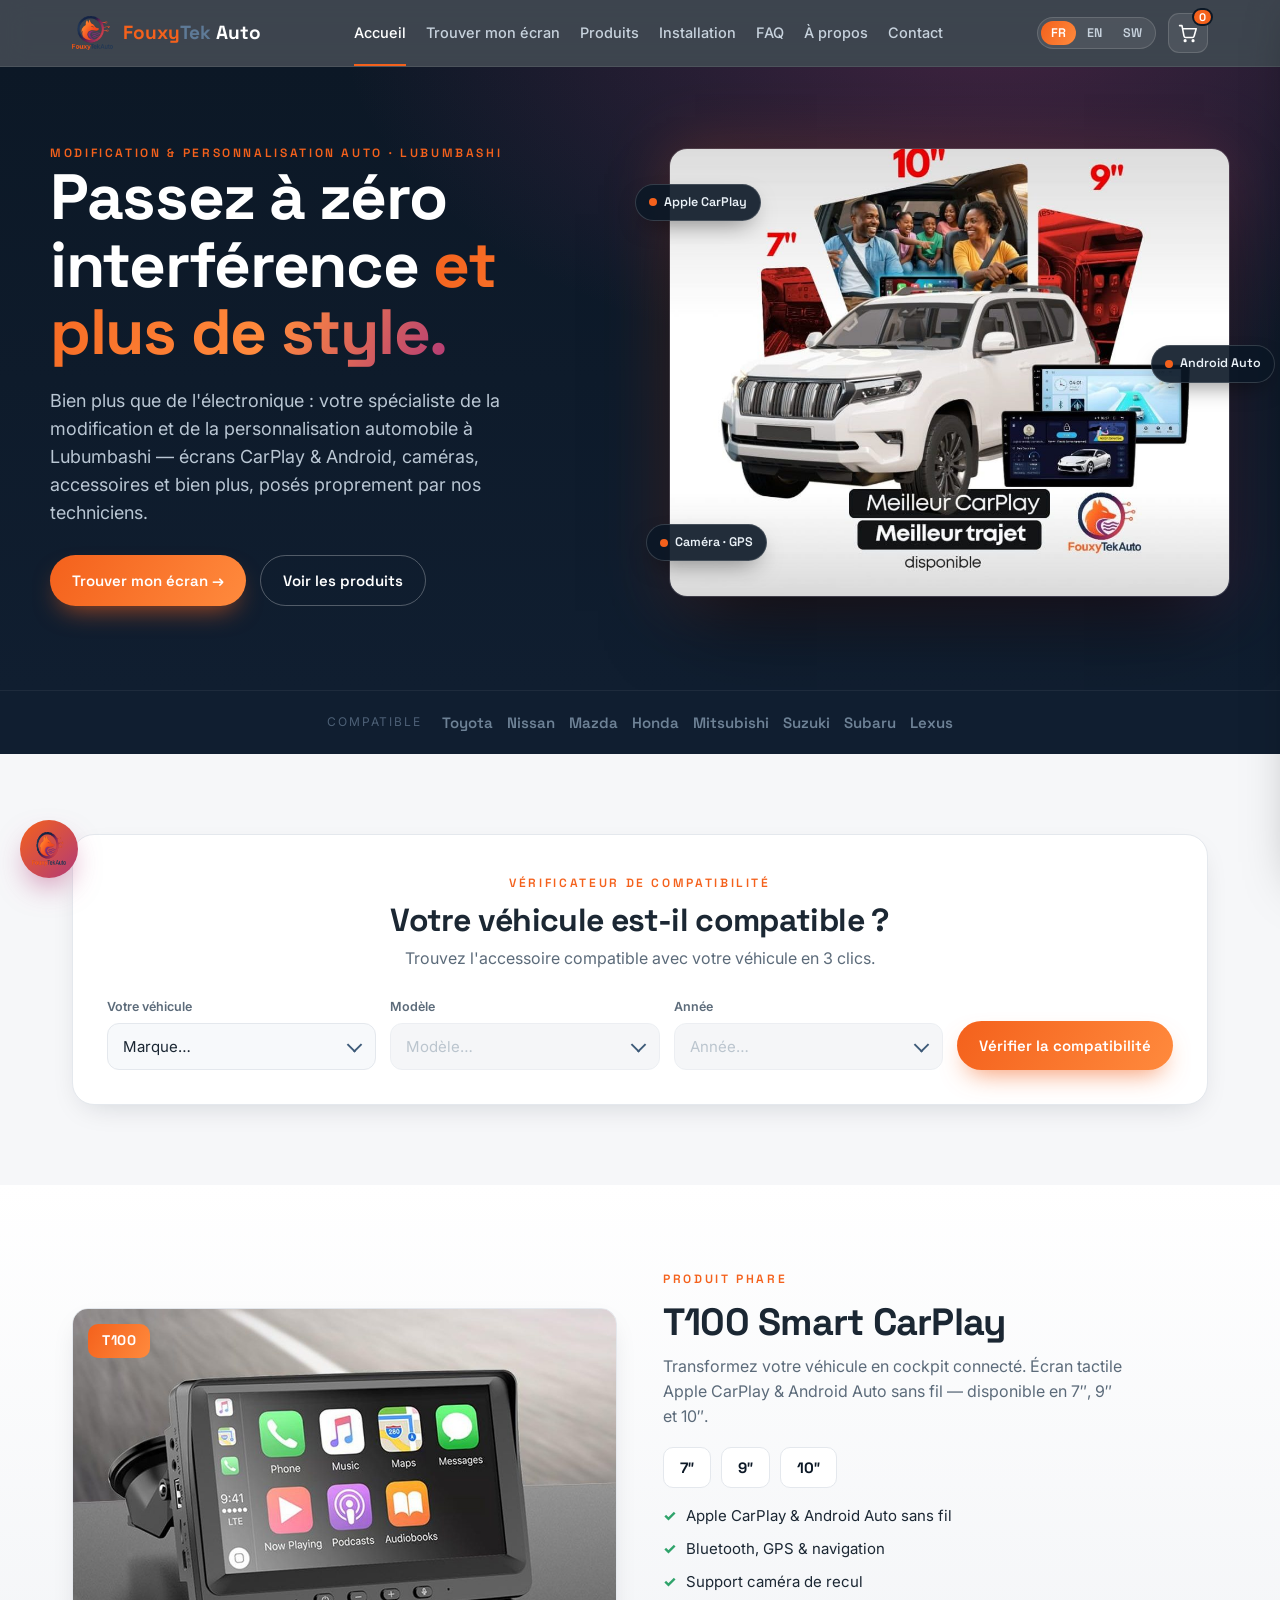
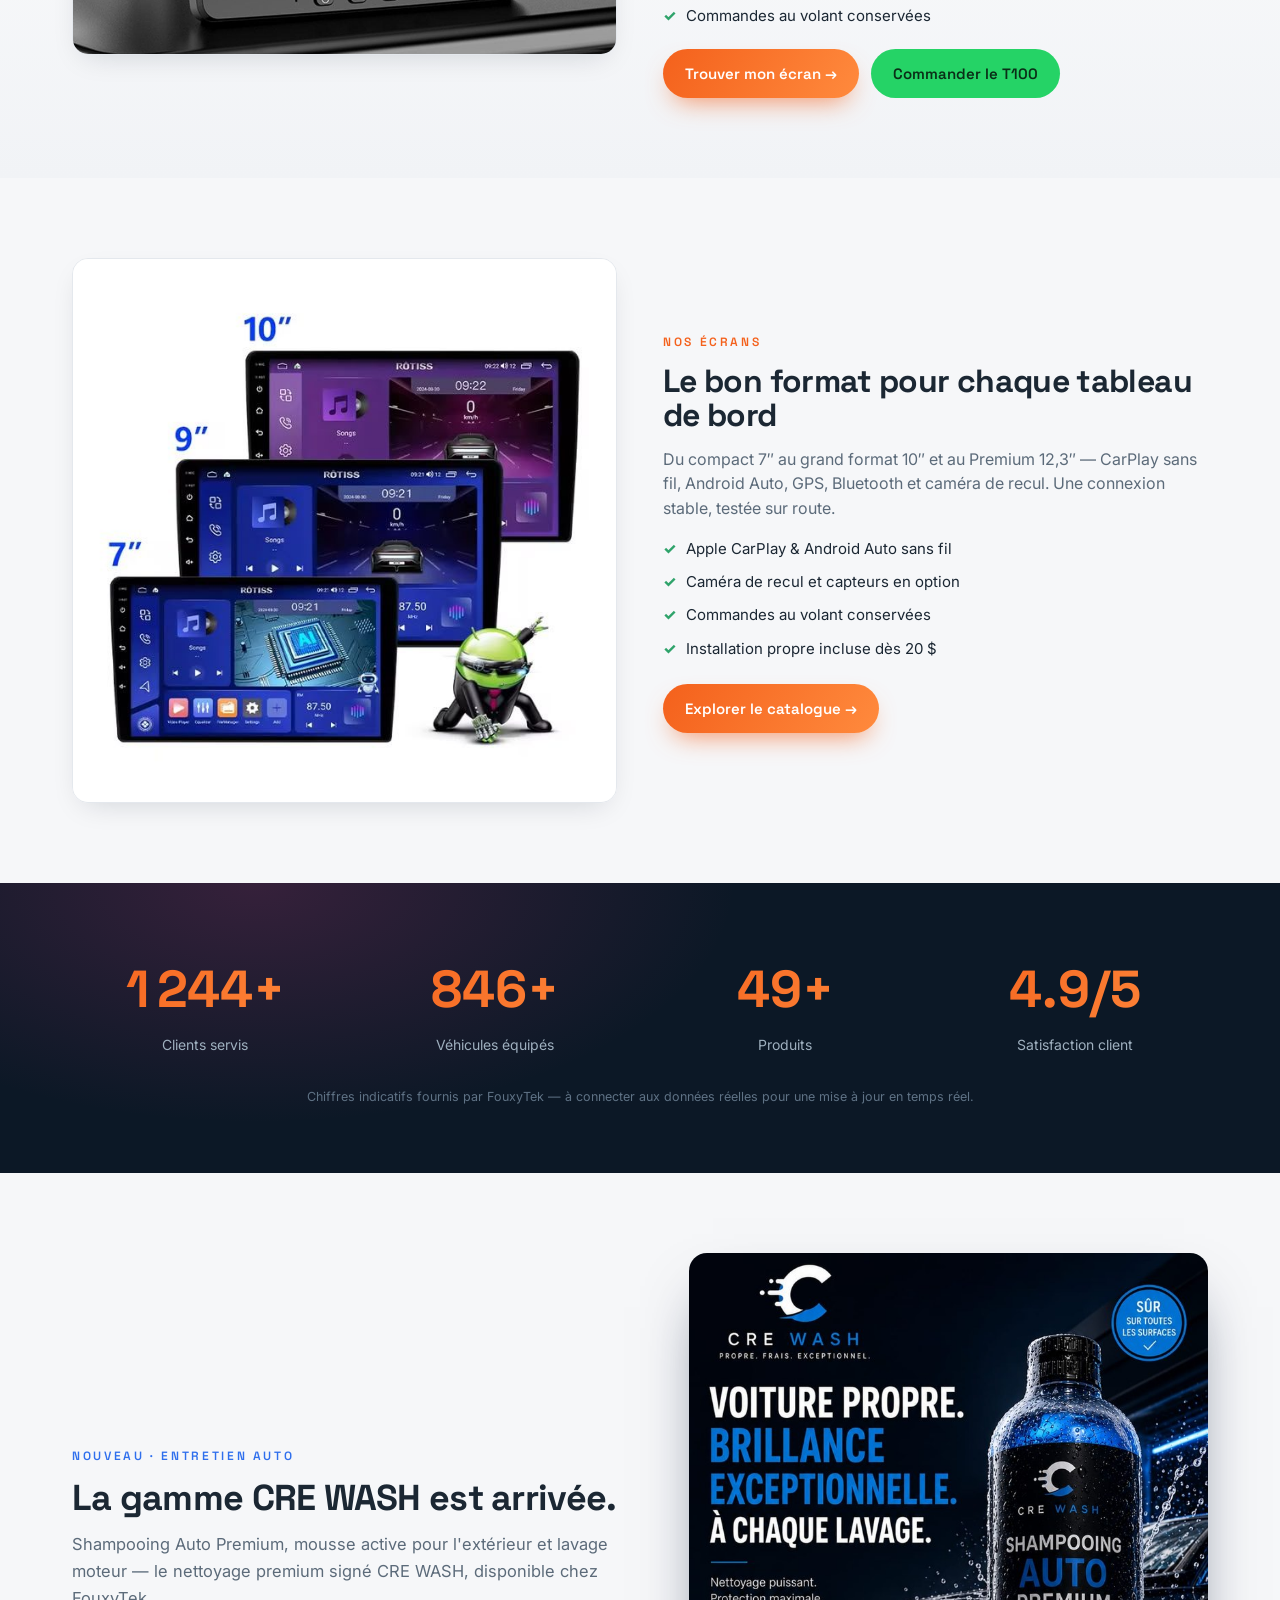
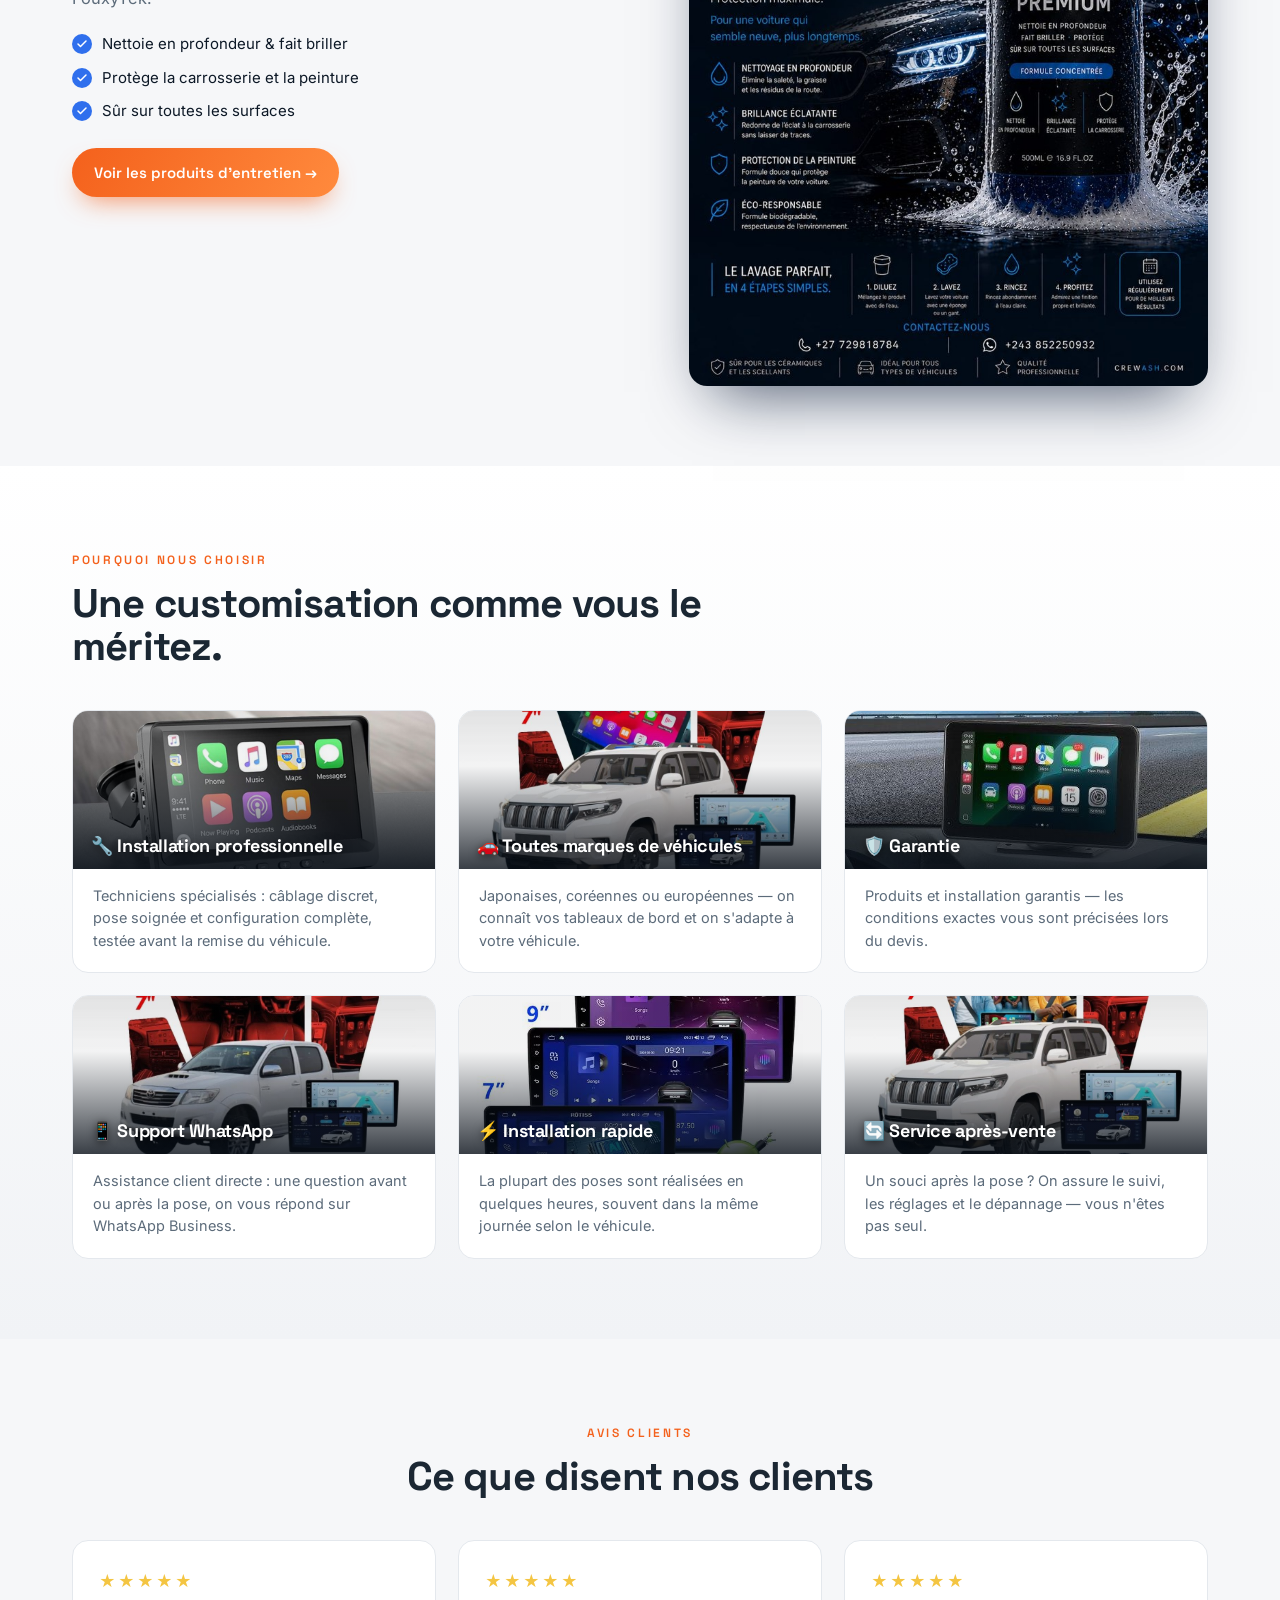
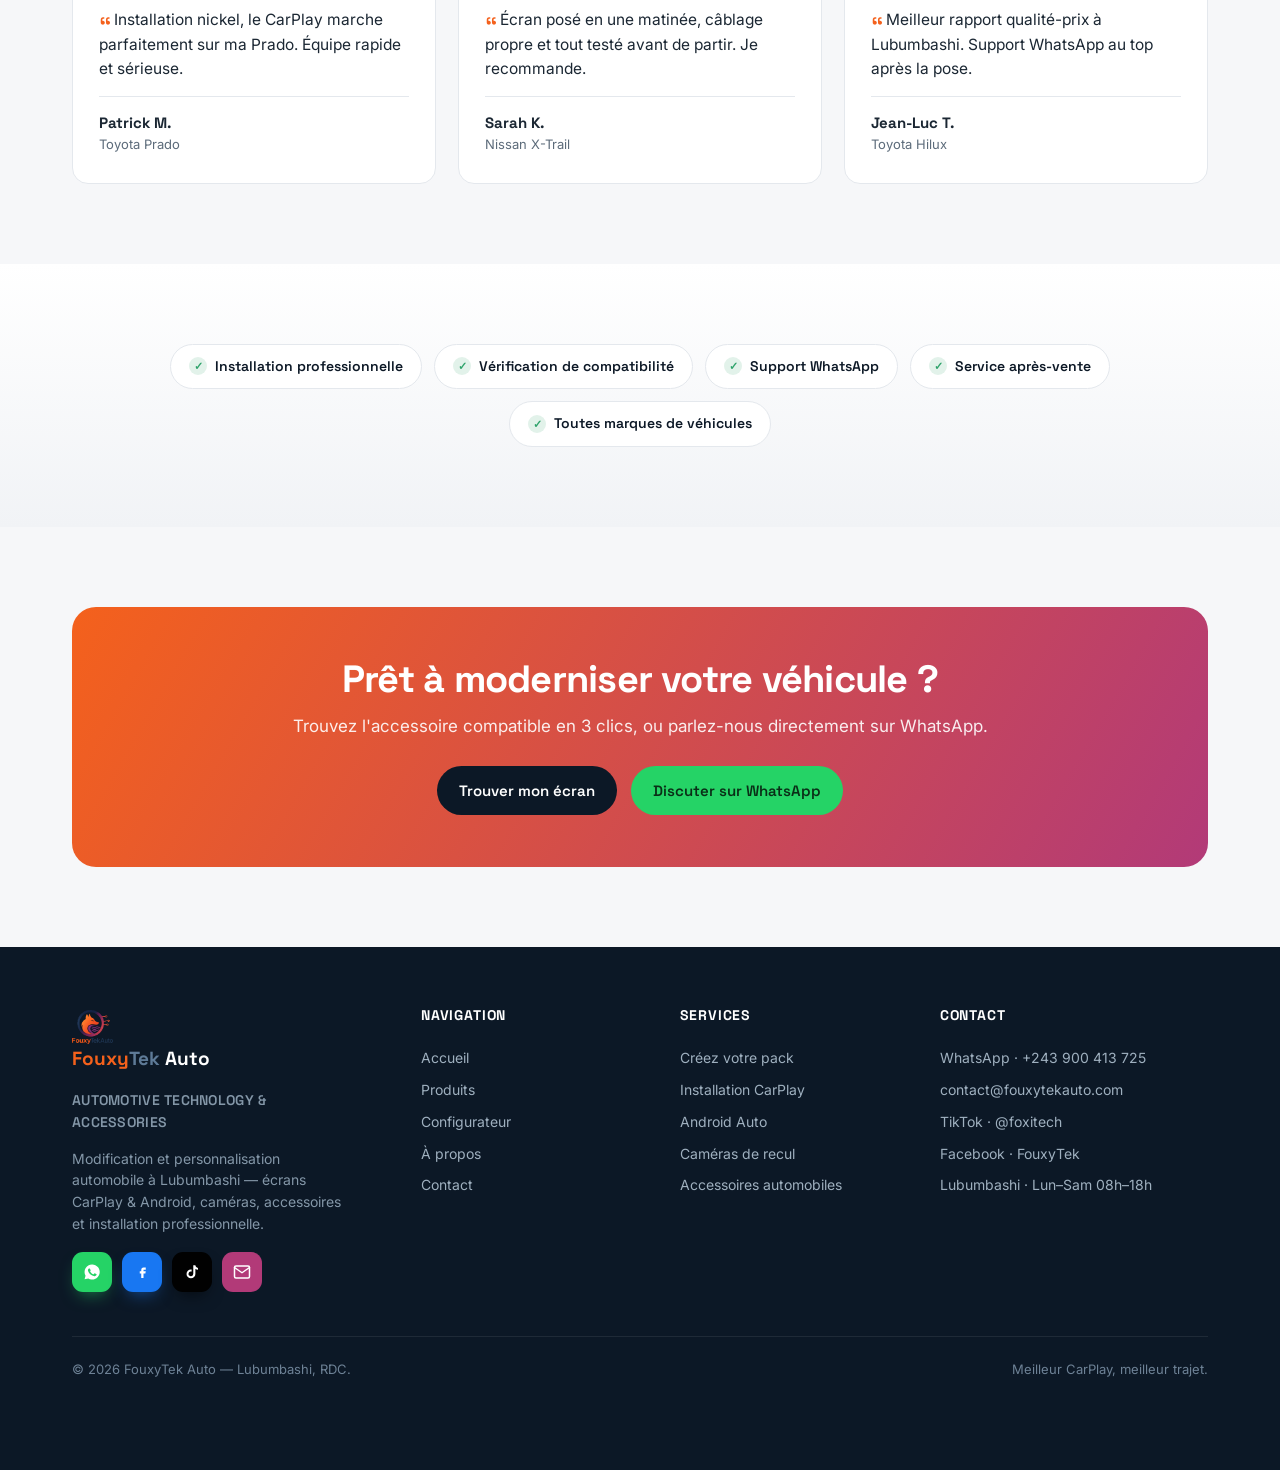
==== commit dfd5fb64: "Update site with new pages and images" ====
--- a/index.html
+++ b/index.html
@@ -2,11 +2,60 @@
 <html lang="fr">
 <head>
 <meta charset="UTF-8"><meta name="viewport" content="width=device-width, initial-scale=1.0">
-<title>FouxyTek Auto — Écrans CarPlay & Android pour véhicules japonais · Lubumbashi</title>
-<meta name="description" content="Écrans CarPlay et Android, caméras de recul et accessoires pour véhicules japonais à Lubumbashi. Installation professionnelle dès 20 $.">
+<title>FouxyTek Auto — Écrans CarPlay & Android · Lubumbashi</title>
+<meta name="description" content="Modification et personnalisation automobile à Lubumbashi : écrans CarPlay & Android, caméras, GPS et accessoires. Installation professionnelle dès 20 $.">
 <link rel="preconnect" href="https://fonts.googleapis.com"><link rel="preconnect" href="https://fonts.gstatic.com" crossorigin>
 <link href="https://fonts.googleapis.com/css2?family=Space+Grotesk:wght@400;500;600;700&family=Inter:wght@400;500;600;700&display=swap" rel="stylesheet">
 <link rel="stylesheet" href="assets/style.css">
+<link rel="canonical" href="https://www.fouxytekauto.com/">
+<link rel="icon" type="image/png" sizes="32x32" href="assets/img/favicon-32.png">
+<link rel="icon" href="favicon.ico" sizes="any">
+<link rel="apple-touch-icon" href="assets/img/apple-touch-icon.png">
+<meta name="theme-color" content="#0C1826">
+<meta property="og:type" content="website">
+<meta property="og:site_name" content="FouxyTek Auto">
+<meta property="og:locale" content="fr_FR">
+<meta property="og:title" content="FouxyTek Auto — Écrans CarPlay & Android · Lubumbashi">
+<meta property="og:description" content="Modification et personnalisation automobile à Lubumbashi : écrans CarPlay & Android, caméras, GPS et accessoires. Installation professionnelle dès 20 $.">
+<meta property="og:url" content="https://www.fouxytekauto.com/">
+<meta property="og:image" content="https://www.fouxytekauto.com/assets/img/og-image.jpg">
+<meta property="og:image:width" content="1200">
+<meta property="og:image:height" content="630">
+<meta name="twitter:card" content="summary_large_image">
+<meta name="twitter:title" content="FouxyTek Auto — Écrans CarPlay & Android · Lubumbashi">
+<meta name="twitter:description" content="Modification et personnalisation automobile à Lubumbashi : écrans CarPlay & Android, caméras, GPS et accessoires. Installation professionnelle dès 20 $.">
+<meta name="twitter:image" content="https://www.fouxytekauto.com/assets/img/og-image.jpg">
+<script type="application/ld+json">
+{
+  "@context": "https://schema.org",
+  "@type": "AutoRepair",
+  "name": "FouxyTek Auto",
+  "description": "Modification et personnalisation automobile à Lubumbashi : écrans CarPlay & Android, caméras de recul, GPS et accessoires, avec installation professionnelle.",
+  "url": "https://www.fouxytekauto.com/",
+  "logo": "https://www.fouxytekauto.com/assets/img/favicon-512.png",
+  "image": "https://www.fouxytekauto.com/assets/img/og-image.jpg",
+  "telephone": "+243900413725",
+  "email": "contact@fouxytekauto.com",
+  "priceRange": "$$",
+  "address": {
+    "@type": "PostalAddress",
+    "addressLocality": "Lubumbashi",
+    "addressRegion": "Haut-Katanga",
+    "addressCountry": "CD"
+  },
+  "geo": { "@type": "GeoCoordinates", "latitude": -11.6647, "longitude": 27.4794 },
+  "areaServed": "Lubumbashi, Haut-Katanga, RDC",
+  "openingHoursSpecification": [{
+    "@type": "OpeningHoursSpecification",
+    "dayOfWeek": ["Monday","Tuesday","Wednesday","Thursday","Friday","Saturday"],
+    "opens": "08:00", "closes": "18:00"
+  }],
+  "sameAs": [
+    "https://web.facebook.com/profile.php?id=61580159690085",
+    "https://www.tiktok.com/@foxitech"
+  ]
+}
+</script>
 </head>
 <body data-page="index">
 <header class="hdr" id="site-header"></header>
@@ -14,17 +63,12 @@
 <section class="hero">
   <div class="wrap hero__in">
     <div>
-      <span class="eyebrow">Technologie automobile · Lubumbashi</span>
-      <h1>Passez à la <span class="accent">conduite connectée.</span></h1>
-      <p class="hero__sub">Écrans CarPlay &amp; Android, caméras de recul et accessoires pour véhicules japonais — posés proprement par nos techniciens.</p>
+      <span class="eyebrow">Modification & personnalisation auto · Lubumbashi</span>
+      <h1>Passez à zéro interférence <span class="accent">et plus de style.</span></h1>
+      <p class="hero__sub">Bien plus que de l'électronique : votre spécialiste de la modification et de la personnalisation automobile à Lubumbashi — écrans CarPlay &amp; Android, caméras, accessoires et bien plus, posés proprement par nos techniciens.</p>
       <div class="hero__actions">
         <a href="configurateur.html" class="btn btn--primary">Trouver mon écran →</a>
         <a href="produits.html" class="btn btn--ghost">Voir les produits</a>
-      </div>
-      <div class="hero__stats">
-        <div class="hero__stat"><b data-count="1250" data-suffix="+">0</b><span>Clients servis</span></div>
-        <div class="hero__stat"><b data-count="850" data-suffix="+">0</b><span>Véhicules équipés</span></div>
-        <div class="hero__stat"><b data-count="4.9" data-decimals="1" data-suffix="/5">0</b><span>Satisfaction</span></div>
       </div>
     </div>
     <div class="hero__media">
@@ -43,6 +87,23 @@
   <span>Mitsubishi</span><span>Suzuki</span><span>Subaru</span><span>Lexus</span>
 </div></div>
 
+<section class="section"><div class="wrap">
+  <div class="checker reveal">
+    <div class="checker__head">
+      <span class="eyebrow">Vérificateur de compatibilité</span>
+      <h2>Votre véhicule est-il compatible ?</h2>
+      <p>Trouvez l'accessoire compatible avec votre véhicule en 3 clics.</p>
+    </div>
+    <div class="checker__form">
+      <div class="checker__field"><label>Votre véhicule</label><div class="select"><select id="ckBrand"><option value="">Marque…</option></select></div></div>
+      <div class="checker__field"><label>Modèle</label><div class="select"><select id="ckModel" disabled><option value="">Modèle…</option></select></div></div>
+      <div class="checker__field"><label>Année</label><div class="select"><select id="ckYear" disabled><option value="">Année…</option></select></div></div>
+      <button class="btn btn--primary" id="ckBtn">Vérifier la compatibilité</button>
+    </div>
+    <div class="checker__result" id="ckResult"></div>
+  </div>
+</div></section>
+
 <section class="section section--tint"><div class="wrap">
   <div class="t100">
     <div class="t100__media reveal">
@@ -52,7 +113,7 @@
     <div class="t100__body reveal">
       <span class="eyebrow">Produit phare</span>
       <h2>T100 Smart CarPlay</h2>
-      <p>Transformez votre véhicule japonais en cockpit connecté. Écran tactile Apple CarPlay &amp; Android Auto sans fil — disponible en 7″, 9″ et 10″.</p>
+      <p>Transformez votre véhicule en cockpit connecté. Écran tactile Apple CarPlay &amp; Android Auto sans fil — disponible en 7″, 9″ et 10″.</p>
       <div class="t100__sizes"><span>7″</span><span>9″</span><span>10″</span></div>
       <ul class="ticks t100__feats">
         <li>Apple CarPlay &amp; Android Auto sans fil</li>
@@ -62,7 +123,7 @@
       </ul>
       <div class="t100__btns">
         <a href="configurateur.html" class="btn btn--primary">Trouver mon écran →</a>
-        <a href="https://wa.me/243900413725?text=Bonjour%20FouxyTek%20%F0%9F%91%8B%20Je%20voudrais%20commander%20le%20T100%20CarPlay." target="_blank" rel="noopener" class="btn btn--wa">Commander le T100</a>
+        <a href="https://wa.me/243900413725" id="t100Order" target="_blank" rel="noopener" class="btn btn--wa">Commander le T100</a>
       </div>
     </div>
   </div>
@@ -74,7 +135,7 @@
     <div class="reveal">
       <span class="eyebrow">Nos écrans</span>
       <h2>Le bon format pour chaque tableau de bord</h2>
-      <p>Du compact 7″ au grand format 10″ et au Premium 12,3″ — CarPlay sans fil, Android Auto, GPS, Bluetooth et caméra de recul. Zéro interférence, testé sur route.</p>
+      <p>Du compact 7″ au grand format 10″ et au Premium 12,3″ — CarPlay sans fil, Android Auto, GPS, Bluetooth et caméra de recul. Une connexion stable, testée sur route.</p>
       <ul class="ticks">
         <li>Apple CarPlay &amp; Android Auto sans fil</li>
         <li>Caméra de recul et capteurs en option</li>
@@ -86,20 +147,6 @@
   </div>
 </section>
 
-<section class="section section--tint">
-  <div class="wrap">
-    <div class="section__head reveal"><span class="eyebrow">Pourquoi FouxyTek</span><h2>Le bon écran, posé comme il faut</h2></div>
-    <div class="why-grid">
-      <div class="why reveal"><div class="why__img"><img src="assets/img/veh-prado.jpg" alt="Véhicule japonais équipé par FouxyTek"><h3>Spécialistes du japonais</h3></div><div class="why__body"><p>Solutions pensées pour Toyota, Nissan, Mazda et les modèles les plus roulés à Lubumbashi.</p></div></div>
-      <div class="why reveal"><div class="why__img"><img src="assets/img/t100-hero.jpg" alt="Installation CarPlay soignée"><h3>Installation propre</h3></div><div class="why__body"><p>Pose soignée par nos techniciens, câblage discret, tout testé avant que vous repreniez le volant.</p></div></div>
-      <div class="why reveal"><div class="why__img"><img src="assets/img/screens.jpg" alt="Écrans CarPlay et Android"><h3>Technologie fiable</h3></div><div class="why__body"><p>CarPlay, Android Auto, GPS, caméra — la connectivité moderne, sans interférence.</p></div></div>
-      <div class="why reveal"><div class="why__img"><img src="assets/img/hero.jpg" alt="Conducteurs de Lubumbashi"><h3>Local, à Lubumbashi</h3></div><div class="why__body"><p>Un atelier près de chez vous, un vrai suivi — avant et après la pose.</p></div></div>
-      <div class="why reveal"><div class="why__img"><img src="assets/img/veh-hilux.jpg" alt="Véhicule équipé, support client"><h3>Support WhatsApp</h3></div><div class="why__body"><p>Une question ? Un devis ? Réponse directe sur WhatsApp Business.</p></div></div>
-      <div class="why reveal"><div class="why__img"><img src="assets/img/prod-carplay.jpg" alt="CarPlay sans interférence"><h3>Zéro interférence</h3></div><div class="why__body"><p>Meilleur CarPlay, meilleur trajet — garanti sans coupure.</p></div></div>
-    </div>
-  </div>
-</section>
-
 <section class="band"><div class="wrap">
   <div class="band__grid">
     <div><div class="band__num" data-count="1250" data-suffix="+">0</div><div class="band__lab">Clients servis</div></div>
@@ -107,10 +154,43 @@
     <div><div class="band__num" data-count="50" data-suffix="+">0</div><div class="band__lab">Produits</div></div>
     <div><div class="band__num" data-count="4.9" data-decimals="1" data-suffix="/5">0</div><div class="band__lab">Satisfaction client</div></div>
   </div>
-  <p class="band__note">Chiffres fournis par FouxyTek — modifiables depuis le tableau de bord admin.</p>
-</div></section>
-
-<section class="section section--tint"><div class="wrap">
+  <p class="band__note">Chiffres indicatifs fournis par FouxyTek — à connecter aux données réelles pour une mise à jour en temps réel.</p>
+</div></section>
+
+<section class="section"><div class="wrap">
+  <div class="crewash">
+    <div class="crewash__txt reveal">
+      <span class="eyebrow">Nouveau · Entretien auto</span>
+      <h2>La gamme CRE WASH est arrivée.</h2>
+      <p>Shampooing Auto Premium, mousse active pour l'extérieur et lavage moteur — le nettoyage premium signé CRE WASH, disponible chez FouxyTek.</p>
+      <ul class="crewash__pts">
+        <li>Nettoie en profondeur &amp; fait briller</li>
+        <li>Protège la carrosserie et la peinture</li>
+        <li>Sûr sur toutes les surfaces</li>
+      </ul>
+      <a href="produits.html" class="btn btn--primary">Voir les produits d'entretien →</a>
+    </div>
+    <div class="crewash__img reveal">
+      <img src="assets/img/crewash-poster.jpg" alt="CRE WASH Shampooing Auto Premium — voiture propre, brillance exceptionnelle" loading="lazy">
+    </div>
+  </div>
+</div></section>
+
+<section class="section section--tint">
+  <div class="wrap">
+    <div class="section__head reveal"><span class="eyebrow">Pourquoi nous choisir</span><h2>Une customisation comme vous le méritez.</h2></div>
+    <div class="why-grid">
+      <div class="why reveal"><div class="why__img"><img src="assets/img/t100-hero.jpg" alt="Installation CarPlay professionnelle"><h3>🔧 Installation professionnelle</h3></div><div class="why__body"><p>Techniciens spécialisés : câblage discret, pose soignée et configuration complète, testée avant la remise du véhicule.</p></div></div>
+      <div class="why reveal"><div class="why__img"><img src="assets/img/veh-prado.jpg" alt="Véhicules de toutes marques"><h3>🚗 Toutes marques de véhicules</h3></div><div class="why__body"><p>Japonaises, coréennes ou européennes — on connaît vos tableaux de bord et on s'adapte à votre véhicule.</p></div></div>
+      <div class="why reveal"><div class="why__img"><img src="assets/img/prod-carplay.jpg" alt="Produits garantis"><h3>🛡️ Garantie</h3></div><div class="why__body"><p>Produits et installation garantis — les conditions exactes vous sont précisées lors du devis.</p></div></div>
+      <div class="why reveal"><div class="why__img"><img src="assets/img/veh-hilux.jpg" alt="Support WhatsApp"><h3>📱 Support WhatsApp</h3></div><div class="why__body"><p>Assistance client directe : une question avant ou après la pose, on vous répond sur WhatsApp Business.</p></div></div>
+      <div class="why reveal"><div class="why__img"><img src="assets/img/screens.jpg" alt="Installation rapide"><h3>⚡ Installation rapide</h3></div><div class="why__body"><p>La plupart des poses sont réalisées en quelques heures, souvent dans la même journée selon le véhicule.</p></div></div>
+      <div class="why reveal"><div class="why__img"><img src="assets/img/hero.jpg" alt="Service après-vente"><h3>🔄 Service après-vente</h3></div><div class="why__body"><p>Un souci après la pose ? On assure le suivi, les réglages et le dépannage — vous n'êtes pas seul.</p></div></div>
+    </div>
+  </div>
+</section>
+
+<section class="section"><div class="wrap">
   <div class="section__head reveal" style="text-align:center;margin-left:auto;margin-right:auto">
     <span class="eyebrow">Avis clients</span>
     <h2>Ce que disent nos clients</h2>
@@ -134,20 +214,20 @@
   </div>
 </div></section>
 
-<section class="section"><div class="wrap">
+<section class="section section--tint"><div class="wrap">
   <div class="trust reveal">
     <span>Installation professionnelle</span>
     <span>Vérification de compatibilité</span>
     <span>Support WhatsApp</span>
     <span>Service après-vente</span>
-    <span>Spécialistes du japonais</span>
+    <span>Toutes marques de véhicules</span>
   </div>
 </div></section>
 
 <section class="section"><div class="wrap">
   <div class="cta reveal">
     <h2>Prêt à moderniser votre véhicule ?</h2>
-    <p>Trouvez l'écran compatible en 3 clics, ou parlez-nous directement sur WhatsApp.</p>
+    <p>Trouvez l'accessoire compatible en 3 clics, ou parlez-nous directement sur WhatsApp.</p>
     <div style="display:flex;gap:14px;justify-content:center;flex-wrap:wrap">
       <a href="configurateur.html" class="btn btn--dark">Trouver mon écran</a>
       <a href="https://wa.me/243900413725" target="_blank" rel="noopener" class="btn btn--wa">Discuter sur WhatsApp</a>
--- a/assets/style.css
+++ b/assets/style.css
@@ -34,7 +34,7 @@
 .brand img{height:34px;width:auto}
 .brand__name{font-family:"Space Grotesk";font-weight:700;font-size:19px;color:#fff}
 .brand__name b{color:var(--orange)}.brand__name span{color:var(--steel-2)}
-.nav{display:flex;align-items:center;gap:24px}
+.nav{display:flex;align-items:center;gap:20px}
 .nav a{color:#C7D2DD;font-size:14.5px;font-weight:500;transition:color .15s;position:relative}
 .nav a:hover{color:#fff}
 .nav a.active{color:#fff}
@@ -42,6 +42,11 @@
 .hdr__cta{display:flex;align-items:center;gap:12px}
 .burger{display:none;background:none;border:0;cursor:pointer;padding:6px}
 .hdr-cart{position:relative;background:rgba(255,255,255,.08);border:1px solid rgba(255,255,255,.14);color:#fff;width:40px;height:40px;border-radius:11px;display:grid;place-items:center;cursor:pointer;transition:.15s}
+.langsw{display:inline-flex;background:rgba(255,255,255,.08);border:1px solid rgba(255,255,255,.14);border-radius:999px;padding:3px;gap:1px}
+.langsw button{background:none;border:0;color:#C7D2DD;font-family:"Space Grotesk";font-weight:600;font-size:12.5px;padding:6px 10px;border-radius:999px;cursor:pointer;transition:.15s;line-height:1}
+.langsw button.is-on{background:linear-gradient(120deg,var(--orange),var(--orange-2));color:#fff}
+.langsw button:hover:not(.is-on){color:#fff}
+@media(max-width:430px){.langsw button{padding:6px 8px;font-size:12px}}
 .hdr-cart:hover{background:rgba(255,255,255,.16)}
 .hdr-cart .svg{width:19px;height:19px}
 .hdr-cart b{position:absolute;top:-6px;right:-6px;background:var(--orange);color:#fff;font-family:"Space Grotesk";font-size:11px;min-width:18px;height:18px;padding:0 5px;border-radius:999px;display:grid;place-items:center;border:2px solid var(--ink)}
@@ -109,7 +114,7 @@
 .select select:disabled{color:#9fadba;cursor:not-allowed;background:#F1F3F6}
 .config__hint{margin-top:6px;font-size:13px;color:var(--steel);background:#F7F9FB;border:1px dashed var(--line);border-radius:10px;padding:10px 13px}
 .select::after{content:"";position:absolute;right:16px;top:50%;width:9px;height:9px;border-right:2px solid var(--steel);border-bottom:2px solid var(--steel);transform:translateY(-70%) rotate(45deg);pointer-events:none}
-.config__result{background:linear-gradient(160deg,var(--ink),var(--ink-2));color:#fff;padding:34px;display:flex;flex-direction:column;justify-content:center;position:relative;overflow:hidden}
+.config__result{background:linear-gradient(160deg,var(--ink),var(--ink-2));color:#fff;padding:34px;display:flex;flex-direction:column;justify-content:center;position:relative;overflow:hidden;min-height:340px}
 .config__idle{position:absolute;inset:0;display:flex;align-items:center;justify-content:center;text-align:center}
 .config__idle img{position:absolute;inset:0;width:100%;height:100%;object-fit:cover;opacity:.45}
 .config__idle::after{content:"";position:absolute;inset:0;background:linear-gradient(180deg,rgba(12,24,38,.5),rgba(12,24,38,.88))}
@@ -118,6 +123,7 @@
 .config__empty{color:#8497a8;font-size:15px;text-align:center;margin:auto 0}
 .config__empty svg{margin:0 auto 14px;opacity:.5}
 .reco__tag{display:inline-flex;align-items:center;gap:7px;font-size:12.5px;color:#7CE0A6;background:rgba(47,163,107,.14);border:1px solid rgba(47,163,107,.3);padding:5px 12px;border-radius:999px;font-weight:600;margin-bottom:16px}
+.reco__tag--soft{color:#ffcf8a;background:rgba(244,138,61,.14);border-color:rgba(244,138,61,.35)}
 .reco h3{font-size:26px;margin-bottom:6px}
 .reco__veh{color:#9FB0BF;font-size:14px;margin-bottom:18px}
 .reco__spec{display:flex;gap:20px;margin-bottom:22px}
@@ -212,6 +218,7 @@
 .gal__item::after{content:"";position:absolute;inset:0;background:linear-gradient(180deg,transparent 55%,rgba(8,15,24,.75));z-index:1}
 
 /* about */
+.about__hero{width:100%;height:auto;max-height:360px;object-fit:cover;border-radius:var(--radius);border:1px solid var(--line);box-shadow:var(--shadow)}
 .about{display:grid;grid-template-columns:1fr 1fr;gap:48px;align-items:start}
 .about__vals{display:grid;grid-template-columns:1fr 1fr;gap:16px;margin-top:24px}
 .aval{background:#fff;border:1px solid var(--line);border-radius:12px;padding:16px}
@@ -219,9 +226,15 @@
 .aval p{font-size:13.5px;color:var(--mut)}
 .locbox{background:var(--card);border:1px solid var(--line);border-radius:var(--radius);padding:28px;box-shadow:var(--shadow)}
 .locbox h3{font-size:20px;margin-bottom:18px}
-.locline{display:flex;gap:12px;align-items:flex-start;padding:12px 0;border-bottom:1px solid var(--line)}
-.locline:last-child{border:0}
-.locline .k{width:26px;flex:none;color:var(--orange);font-size:18px}
+.locline{display:flex;gap:14px;align-items:center;padding:12px 0;border-bottom:1px solid var(--line)}
+.locline:last-of-type{border:0}
+.locline .k{width:38px;height:38px;flex:none;border-radius:10px;display:grid;place-items:center;background:rgba(244,97,28,.1);color:var(--orange)}
+.locline .k svg{width:18px;height:18px}
+.k--wa{background:rgba(37,211,102,.13);color:#1EA855}
+.k--mail{background:rgba(178,58,120,.13);color:var(--plum)}
+.k--ig{background:rgba(193,53,132,.12);color:#C13584}
+.k--tk{background:rgba(1,1,1,.08);color:#010101}
+.k--hours{background:rgba(61,90,120,.13);color:var(--steel)}
 .locline b{font-family:"Space Grotesk";font-size:14px;display:block}
 .locline span{font-size:13.5px;color:var(--mut)}
 .mapfake{margin-top:18px;height:150px;border-radius:12px;background:linear-gradient(120deg,#e9edf1,#dde3e9);position:relative;overflow:hidden;border:1px solid var(--line);display:grid;place-items:center;color:var(--steel);font-size:13px;font-family:"Space Grotesk"}
@@ -249,6 +262,7 @@
 .foot__soc .soc--wa{background:#25D366;box-shadow:0 8px 18px -8px rgba(37,211,102,.7)}
 .foot__soc .soc--ig{background:linear-gradient(45deg,#feda75,#fa7e1e,#d62976,#962fbf,#4f5bd5)}
 .foot__soc .soc--fb{background:#1877F2;box-shadow:0 8px 18px -8px rgba(24,119,242,.7)}
+.foot__soc .soc--tk{background:#010101;box-shadow:0 8px 18px -8px rgba(0,0,0,.8)}
 .foot__soc .soc--mail{background:var(--plum)}
 .foot__soc .soc--call{background:var(--orange)}
 .foot__bot{border-top:1px solid rgba(255,255,255,.08);margin-top:44px;padding-top:22px;display:flex;justify-content:space-between;flex-wrap:wrap;gap:12px;font-size:13px;color:#6E8296}
@@ -342,40 +356,220 @@
 .photocta .btn{flex:none}
 @media(max-width:700px){.photocta{flex-direction:column;align-items:flex-start}}
 
+/* floating WhatsApp button */
+.wafab{position:fixed;right:20px;bottom:22px;z-index:80;width:56px;height:56px;border-radius:50%;background:#25D366;color:#fff;display:grid;place-items:center;box-shadow:0 12px 28px -8px rgba(37,211,102,.6)}
+.wafab .svg{width:30px;height:30px}
+.wafab:hover{transform:scale(1.06)}
+.wafab::after{content:"";position:absolute;inset:0;border-radius:50%;animation:waPulse 2.6s infinite}
+@keyframes waPulse{0%{box-shadow:0 0 0 0 rgba(37,211,102,.45)}70%{box-shadow:0 0 0 15px rgba(37,211,102,0)}100%{box-shadow:0 0 0 0 rgba(37,211,102,0)}}
+
+/* FAQ accordion */
+.faq{display:flex;flex-direction:column;gap:12px}
+.faq__item{background:var(--card);border:1px solid var(--line);border-radius:14px;overflow:hidden;transition:border-color .2s,box-shadow .2s}
+.faq__item.is-open{border-color:var(--orange);box-shadow:var(--shadow)}
+.faq__q{width:100%;text-align:left;background:none;border:0;cursor:pointer;font-family:"Space Grotesk";font-weight:600;font-size:16px;color:var(--ink);padding:20px 22px;display:flex;align-items:center;justify-content:space-between;gap:16px}
+.faq__ic{position:relative;flex:none;width:20px;height:20px}
+.faq__ic::before,.faq__ic::after{content:"";position:absolute;top:50%;left:50%;transform:translate(-50%,-50%);background:var(--orange);border-radius:2px}
+.faq__ic::before{width:14px;height:2.4px}
+.faq__ic::after{width:2.4px;height:14px;transition:transform .25s}
+.faq__item.is-open .faq__ic::after{transform:translate(-50%,-50%) rotate(90deg);opacity:0}
+.faq__a{max-height:0;overflow:hidden;transition:max-height .3s ease}
+.faq__a p{padding:0 22px 20px;color:var(--mut);font-size:15px;line-height:1.6}
+
+/* trust badges */
+.trust{display:flex;flex-wrap:wrap;gap:12px;justify-content:center}
+.trust span{display:inline-flex;align-items:center;gap:8px;font-family:"Space Grotesk";font-weight:600;font-size:14px;color:var(--ink);background:var(--card);border:1px solid var(--line);border-radius:999px;padding:11px 18px}
+.trust span::before{content:"✓";display:inline-grid;place-items:center;width:18px;height:18px;border-radius:50%;background:rgba(47,163,107,.14);color:var(--ok);font-size:11px;font-weight:800}
+
+/* testimonials */
+.testi-grid{display:grid;grid-template-columns:repeat(3,1fr);gap:22px}
+.testi{background:var(--card);border:1px solid var(--line);border-radius:var(--radius);padding:28px 26px;margin:0;display:flex;flex-direction:column;gap:14px;transition:transform .2s,box-shadow .2s}
+.testi:hover{transform:translateY(-3px);box-shadow:var(--shadow)}
+.testi__stars{color:#F4C542;font-size:16px;letter-spacing:2px}
+.testi blockquote{margin:0;font-size:15.5px;line-height:1.6;color:var(--text);flex:1}
+.testi blockquote::before{content:"“";color:var(--orange);font-family:"Space Grotesk";font-size:30px;line-height:0;vertical-align:-14px;margin-right:2px}
+.testi figcaption{display:flex;flex-direction:column;border-top:1px solid var(--line);padding-top:14px}
+.testi figcaption b{font-family:"Space Grotesk";font-size:15px}
+.testi figcaption span{font-size:13px;color:var(--mut)}
+
+/* lightbox */
+.lightbox{position:fixed;inset:0;z-index:120;background:rgba(6,12,20,.92);display:flex;align-items:center;justify-content:center;padding:24px;opacity:0;visibility:hidden;transition:opacity .25s;cursor:zoom-out}
+.lightbox.is-open{opacity:1;visibility:visible}
+.lightbox img{max-width:min(1000px,94vw);max-height:88vh;border-radius:12px;box-shadow:0 30px 80px -20px rgba(0,0,0,.8);cursor:default}
+.lightbox__close{position:absolute;top:20px;right:24px;width:44px;height:44px;border-radius:50%;border:0;background:rgba(255,255,255,.12);color:#fff;font-size:26px;line-height:1;cursor:pointer;transition:.15s}
+.lightbox__close:hover{background:rgba(255,255,255,.24)}
+.gal__item{cursor:zoom-in}
+
+/* back-to-top */
+.totop{position:fixed;right:20px;bottom:22px;z-index:79;width:44px;height:44px;border-radius:12px;border:1px solid var(--line);background:#fff;color:var(--ink);display:grid;place-items:center;cursor:pointer;box-shadow:var(--shadow);opacity:0;visibility:hidden;transform:translateY(8px);transition:.22s}
+.totop.show{opacity:1;visibility:visible;transform:none}
+.totop svg{width:20px;height:20px}
+.totop:hover{border-color:var(--orange);color:var(--orange)}
+
+/* header scrolled state */
+.hdr{transition:background .25s,box-shadow .25s,height .25s}
+.hdr.is-scrolled{background:rgba(9,16,26,.94);box-shadow:0 8px 30px -12px rgba(0,0,0,.5)}
+.hdr.is-scrolled .hdr__in{height:58px}
+.hdr__in{transition:height .25s}
+
+/* contact page */
+.contact-grid{display:grid;grid-template-columns:1fr 1fr;gap:26px;align-items:start}
+.frow2{margin-bottom:14px}
+.frow2 label{display:block;font-size:12.5px;color:var(--mut);font-weight:500;margin-bottom:6px}
+.frow2 input,.frow2 textarea{width:100%;border:1px solid var(--line);border-radius:10px;padding:12px 14px;font-size:14.5px;font-family:Inter;color:var(--text);background:#F7F9FB;transition:border-color .15s,background .15s;resize:vertical}
+.frow2 input:focus,.frow2 textarea:focus{outline:none;border-color:var(--orange);background:#fff}
+.mapembed--lg{height:340px}
+.foot__tag{font-family:"Space Grotesk";font-weight:600;color:var(--steel-2);font-size:13px;letter-spacing:.02em;margin:12px 0 8px!important;text-transform:uppercase}
+
+.about__vals4{display:grid;grid-template-columns:repeat(4,1fr);gap:18px;margin-top:40px}
+.about__vals4 .aval{background:#fff;border:1px solid var(--line);border-radius:14px;padding:22px}
+.about__vals4 .aval h4{font-family:"Space Grotesk";font-size:15px;margin-bottom:8px;color:var(--orange)}
+.about__vals4 .aval p{font-size:14px;color:var(--mut);line-height:1.55}
+@media(max-width:960px){.about__vals4{grid-template-columns:repeat(2,1fr)}}
+@media(max-width:560px){.about__vals4{grid-template-columns:1fr}}
+
+/* home compatibility checker */
+.checker{background:var(--card);border:1px solid var(--line);border-radius:22px;box-shadow:var(--shadow);padding:34px}
+.checker__head{text-align:center;max-width:580px;margin:0 auto 26px}
+.checker__head h2{font-size:clamp(24px,3.5vw,32px);margin:10px 0 8px}
+.checker__head p{color:var(--mut);font-size:16px}
+.checker__form{display:grid;grid-template-columns:1fr 1fr 1fr auto;gap:14px;align-items:end}
+.checker__field label{display:block;font-size:12.5px;color:var(--mut);font-weight:600;margin-bottom:7px}
+.checker__form .btn{height:49px;white-space:nowrap}
+.checker__result{max-height:0;overflow:hidden;transition:max-height .35s ease}
+.checker__result.show{max-height:500px;margin-top:22px}
+.ckres{background:linear-gradient(160deg,var(--ink),var(--ink-2));border-radius:16px;padding:22px 24px;color:#fff;display:flex;flex-wrap:wrap;align-items:center;gap:16px 20px}
+.ckres__tag{font-size:12.5px;font-weight:600;color:#7CE0A6;background:rgba(47,163,107,.14);border:1px solid rgba(47,163,107,.3);padding:6px 13px;border-radius:999px;flex:none}
+.ckres--soft .ckres__tag{color:#ffcf8a;background:rgba(244,138,61,.14);border-color:rgba(244,138,61,.35)}
+.ckres__main{flex:1;min-width:190px}
+.ckres__main b{font-family:"Space Grotesk";font-size:21px;display:block}
+.ckres__main span{font-size:13.5px;color:#9FB0BF}
+.ckres__btns{display:flex;gap:10px;flex-wrap:wrap}
+.ckmsg{color:var(--low);font-size:14px;text-align:center;padding:10px;font-weight:500}
+@media(max-width:760px){.checker{padding:26px 22px}.checker__form{grid-template-columns:1fr}.checker__form .btn{width:100%}}
+
+/* contact message card (premium) */
+.msgcard{background:var(--card);border:1px solid var(--line);border-radius:20px;box-shadow:var(--shadow);padding:30px;position:relative;overflow:hidden}
+.msgcard::before{content:"";position:absolute;top:0;left:0;right:0;height:4px;background:linear-gradient(90deg,#25D366,var(--orange),var(--plum))}
+.msgcard__head{display:flex;align-items:center;gap:14px;margin-bottom:22px}
+.msgcard__badge{flex:none;width:46px;height:46px;border-radius:13px;background:linear-gradient(135deg,#25D366,#128C4B);color:#fff;display:grid;place-items:center;box-shadow:0 10px 22px -8px rgba(37,211,102,.6)}
+.msgcard__badge svg{width:24px;height:24px}
+.msgcard__head h3{font-size:20px;margin:0}
+.msgcard__head p{color:var(--mut);font-size:13.5px;margin:3px 0 0}
+.field{margin-bottom:15px}
+.field>label{display:block;font-family:"Space Grotesk";font-size:12px;font-weight:600;letter-spacing:.03em;text-transform:uppercase;color:var(--steel);margin-bottom:7px}
+.field__in{position:relative;display:flex;align-items:center}
+.field__in>svg{position:absolute;left:14px;width:18px;height:18px;color:var(--steel);pointer-events:none}
+.field__in--ta>svg{top:14px}
+.field__in input,.field__in textarea{width:100%;border:1.5px solid var(--line);border-radius:12px;padding:13px 14px 13px 42px;font-size:15px;font-family:Inter;color:var(--text);background:#F7F9FB;transition:border-color .15s,background .15s,box-shadow .15s;resize:vertical}
+.field__in textarea{min-height:96px;line-height:1.5}
+.field__in input:focus,.field__in textarea:focus{outline:none;border-color:#25D366;background:#fff;box-shadow:0 0 0 4px rgba(37,211,102,.12)}
+.field__in input:focus~svg,.field__in:focus-within>svg{color:#128C4B}
+.msgcard__btn{width:100%;justify-content:center;margin-top:8px;height:52px;font-size:15.5px;box-shadow:0 14px 30px -10px rgba(37,211,102,.55)}
+.msgcard__btn:hover{transform:translateY(-2px)}
+
+.input-err{border-color:#e5484d!important;box-shadow:0 0 0 3px rgba(229,72,77,.16)!important;animation:shakeX .3s}
+@keyframes shakeX{0%,100%{transform:translateX(0)}25%{transform:translateX(-4px)}75%{transform:translateX(4px)}}
+
+/* contact info card (premium, matches message card) */
+.infocard{background:var(--card);border:1px solid var(--line);border-radius:20px;box-shadow:var(--shadow);padding:30px 26px;position:relative;overflow:hidden}
+.infocard::before{content:"";position:absolute;top:0;left:0;right:0;height:4px;background:linear-gradient(90deg,var(--orange),var(--plum),#25D366)}
+.infocard__head{display:flex;align-items:center;gap:14px;margin-bottom:14px;padding:0 4px}
+.infocard__badge{flex:none;width:46px;height:46px;border-radius:13px;background:linear-gradient(135deg,var(--orange),var(--orange-2));color:#fff;display:grid;place-items:center;box-shadow:0 10px 22px -8px rgba(244,97,28,.55)}
+.infocard__badge svg{width:24px;height:24px}
+.infocard__head h3{font-size:20px;margin:0}
+.infocard__head p{color:var(--mut);font-size:13.5px;margin:3px 0 0}
+.crow{display:flex;align-items:center;gap:14px;padding:12px;border-radius:14px;text-decoration:none;color:inherit;transition:background .15s}
+.crow+.crow,.infocard__head+.crow{border-top:1px solid var(--line)}
+.crow:not(.crow--static):hover{background:#F5F7FA}
+.crow:not(.crow--static):hover .crow__chev{opacity:.9;transform:translateX(2px)}
+.crow__ic{flex:none;width:42px;height:42px;border-radius:12px;display:grid;place-items:center;background:rgba(244,97,28,.1);color:var(--orange)}
+.crow__ic svg{width:19px;height:19px}
+.crow--wa .crow__ic{background:rgba(37,211,102,.14);color:#1EA855}
+.crow--mail .crow__ic{background:rgba(178,58,120,.13);color:var(--plum)}
+.crow--tk .crow__ic{background:rgba(1,1,1,.08);color:#010101}
+.crow--hours .crow__ic{background:rgba(61,90,120,.13);color:var(--steel)}
+.crow__txt{flex:1;min-width:0;display:flex;flex-direction:column;gap:1px}
+.crow__txt b{font-size:14.5px;color:var(--ink);white-space:nowrap;overflow:hidden;text-overflow:ellipsis}
+.crow__txt span{font-size:12.5px;color:var(--mut)}
+.crow__chev{flex:none;color:var(--steel);opacity:.4;transition:.15s}
+.infocard__btns{display:flex;gap:10px;margin-top:16px;padding:0 2px}
+.infocard__btns .btn{flex:1;justify-content:center}
+
+/* CRE WASH featured showcase */
+.crewash{display:grid;grid-template-columns:1.05fr .95fr;gap:44px;align-items:center}
+.crewash__txt .eyebrow{color:#2f6fed}
+.crewash__txt h2{font-size:clamp(26px,3.6vw,36px);margin:12px 0 14px}
+.crewash__txt p{color:var(--mut);font-size:16.5px;line-height:1.65}
+.crewash__pts{list-style:none;margin:20px 0 26px;display:flex;flex-direction:column;gap:10px}
+.crewash__pts li{position:relative;padding-left:30px;font-size:15px;color:var(--ink)}
+.crewash__pts li::before{content:"";position:absolute;left:0;top:2px;width:20px;height:20px;border-radius:50%;background:#2f6fed url("data:image/svg+xml,%3Csvg xmlns='http://www.w3.org/2000/svg' width='12' height='12' viewBox='0 0 24 24' fill='none' stroke='white' stroke-width='3' stroke-linecap='round' stroke-linejoin='round'%3E%3Cpath d='M20 6 9 17l-5-5'/%3E%3C/svg%3E") center/12px no-repeat}
+.crewash__img{position:relative}
+.crewash__img img{width:100%;border-radius:18px;box-shadow:0 30px 60px -24px rgba(4,20,50,.7);display:block}
+.crewash__img.reveal{transition-delay:.08s}
+@media(max-width:860px){
+  .crewash{grid-template-columns:1fr;gap:22px}
+  .crewash__img{order:-1;max-width:260px;margin:0 auto}
+  .crewash__img img{border-radius:14px}
+}
+
 .reveal{opacity:0;transform:translateY(22px);transition:opacity .6s,transform .6s}
 .reveal.in{opacity:1;transform:none}
 
+@media(max-width:1160px){
+  .nav{display:none}.burger{display:block}
+  .nav.is-open{display:flex;position:absolute;top:66px;left:0;right:0;flex-direction:column;background:var(--ink);padding:20px 22px;gap:6px;border-bottom:1px solid rgba(255,255,255,.08);z-index:60;box-shadow:0 20px 40px -16px rgba(0,0,0,.6)}
+  .nav.is-open a{padding:12px 14px;border-radius:10px;font-size:15.5px}
+  .nav.is-open a:hover,.nav.is-open a.active{background:rgba(255,255,255,.06)}
+  .nav.is-open a.active::after{display:none}
+}
 @media(max-width:960px){
-  .nav{display:none}.burger{display:block}
-  .nav.is-open{display:flex;position:absolute;top:66px;left:0;right:0;flex-direction:column;background:var(--ink);padding:18px 22px;gap:16px;border-bottom:1px solid rgba(255,255,255,.08);z-index:60}
-  .nav.is-open a.active::after{display:none}
-  .hero__in{grid-template-columns:1fr;gap:48px;padding:52px 0 60px}
+  .hero__in{grid-template-columns:1fr;gap:40px;padding:52px 0 60px}
   .hero__media{order:-1;max-width:440px}
-  .config,.split,.about,.install{grid-template-columns:1fr}
+  .config,.split,.about,.install,.t100{grid-template-columns:1fr}
+  .contact-grid{grid-template-columns:1fr}
   .install{padding:32px}
-  .grid,.why-grid,.gal,.steps3{grid-template-columns:repeat(2,1fr)}
+  .grid,.why-grid,.gal,.steps3,.testi-grid{grid-template-columns:repeat(2,1fr)}
   .band__grid{grid-template-columns:repeat(2,1fr);gap:32px}
   .foot__grid{grid-template-columns:1fr 1fr}
 }
 @media(max-width:560px){
-  .grid,.why-grid,.gal,.steps3,.foot__grid{grid-template-columns:1fr}
-  .section{padding:56px 0}.install__price{font-size:52px}
+  .grid,.why-grid,.gal,.steps3,.foot__grid,.testi-grid{grid-template-columns:1fr}
+  .section{padding:52px 0}.install__price{font-size:48px}
+  .wrap{padding:0 18px}
   .compare{overflow-x:auto}
-  .hero__in{padding:40px 0 52px}
-  .hero__stats{gap:18px}
+  h1,.hero h1{line-height:1.08}
+  .section__head{margin-bottom:30px}
+  .section__head h2{font-size:26px}
+  .hero__in{padding:36px 0 48px;gap:34px}
+  .hero h1{font-size:40px}
+  .hero__sub{font-size:16px;margin-top:16px}
+  .hero__actions{gap:10px}
+  .hero__actions .btn{flex:1;justify-content:center;padding:13px 16px}
+  .hero__stats{gap:16px;margin-top:28px}
   .hero__stat b{font-size:22px}
+  .hero__stat span{font-size:11px}
+  .btn{font-size:14.5px}
   /* keep floating chips inside the viewport */
   .chip{font-size:11px;padding:6px 10px}
   .chip--1{top:4%;left:2%}
   .chip--2{top:auto;bottom:20%;right:2%}
   .chip--3{bottom:4%;left:2%}
-  .actionbar{left:8px;right:8px;bottom:8px;transform:none;justify-content:space-between;border-radius:16px;gap:2px;padding:5px}
-  .ab{padding:9px 4px;font-size:12px;flex-direction:column;gap:4px;flex:1;justify-content:center}
-  .ab .svg{width:20px;height:20px}
-  .ab__lab{font-size:10.5px}
-  .ab--list b{position:absolute;top:2px;right:6px;min-width:16px;height:16px;font-size:10px}
-  .chat{bottom:24px;left:12px}
+  .marques__in{gap:10px}.marques span{font-size:13px}
+  .split{gap:28px}.split h2{font-size:26px}
+  .t100{gap:26px}.install{padding:26px;border-radius:18px}
+  .cta{padding:34px 24px;border-radius:18px}
+  .band{padding:52px 0}
+  .testi{padding:24px 22px}
+  .about__hero{max-height:230px}
+  .pbanner{padding:44px 0}
+  .pbanner h1{font-size:30px}
+  .foot{padding:48px 0 40px}.foot__grid{gap:28px}
+  .chat{bottom:20px;left:12px}
   .chat__toggle{width:52px;height:52px}
+  .wafab{right:12px;bottom:16px;width:52px;height:52px}
+  .wafab .svg{width:27px;height:27px}
+  .totop{right:12px;bottom:16px;width:40px;height:40px}
   .mapembed{height:170px}
 }
 @media(max-width:430px){
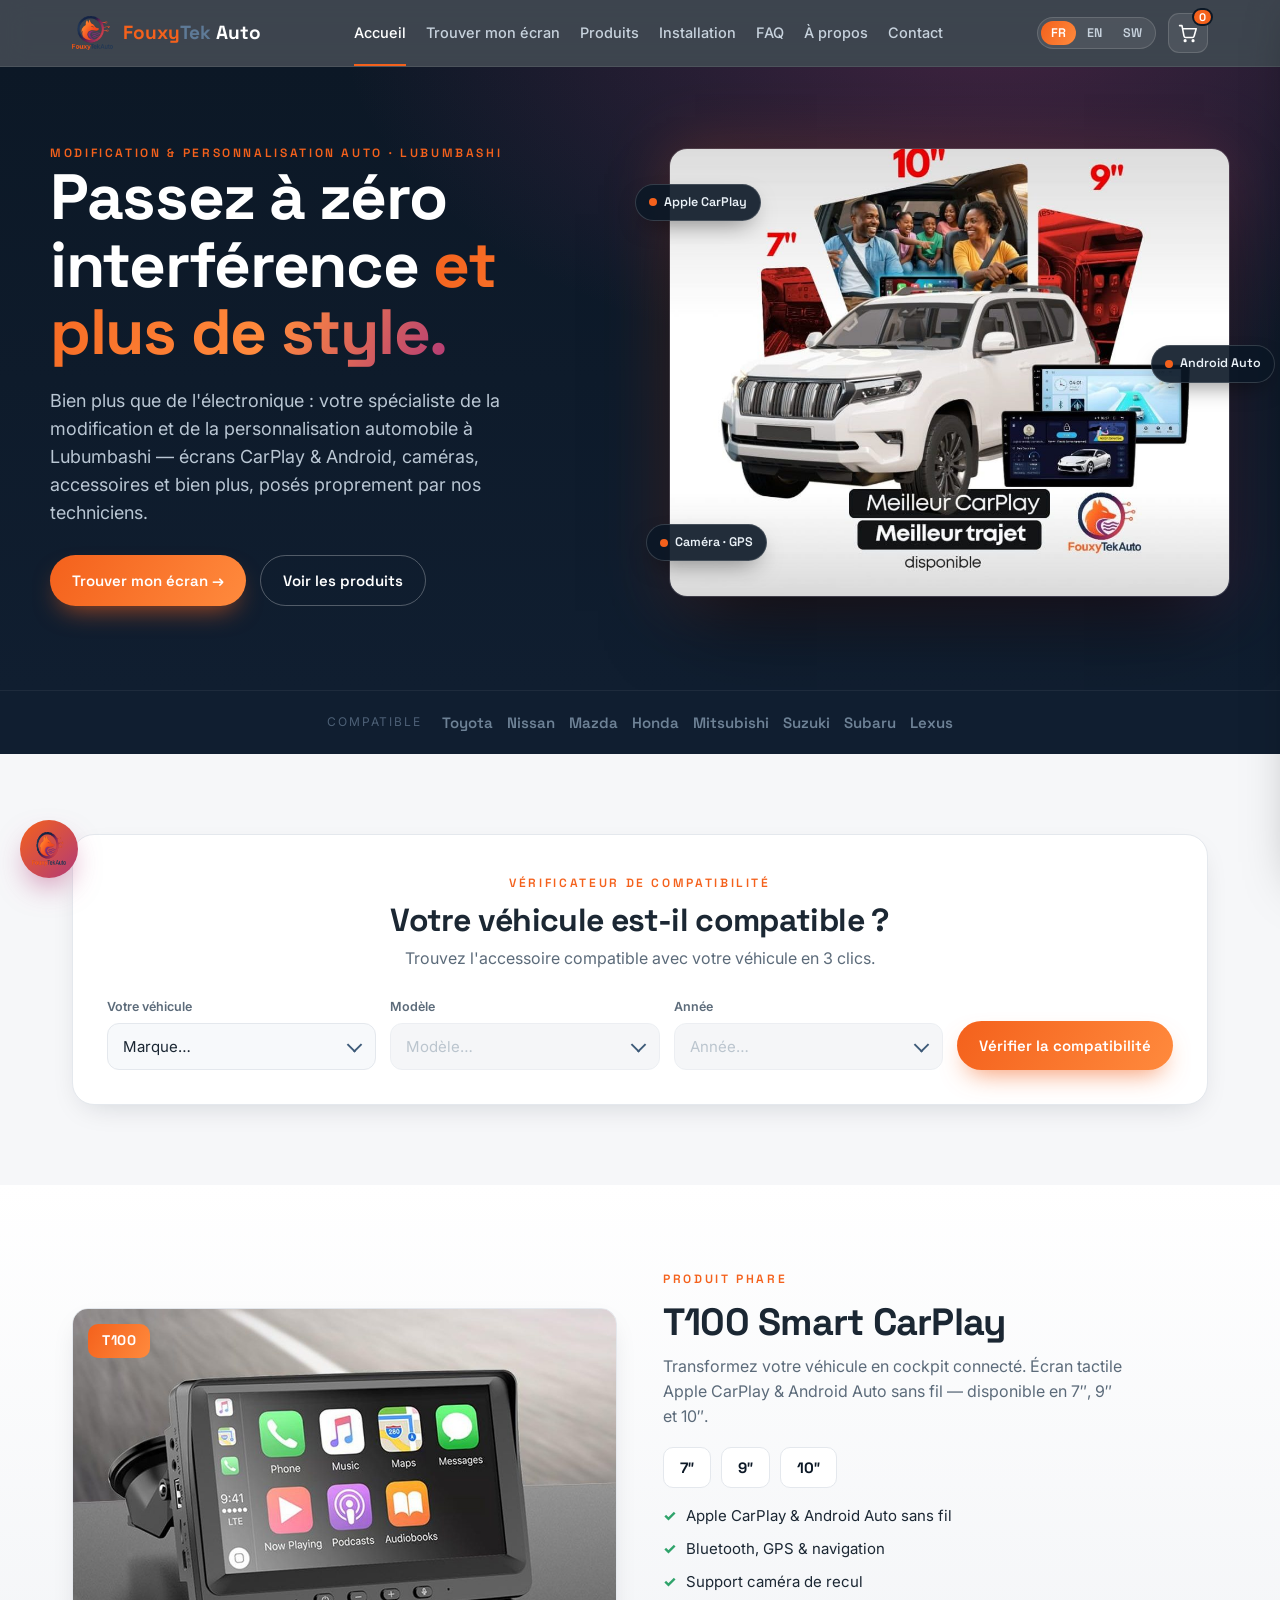
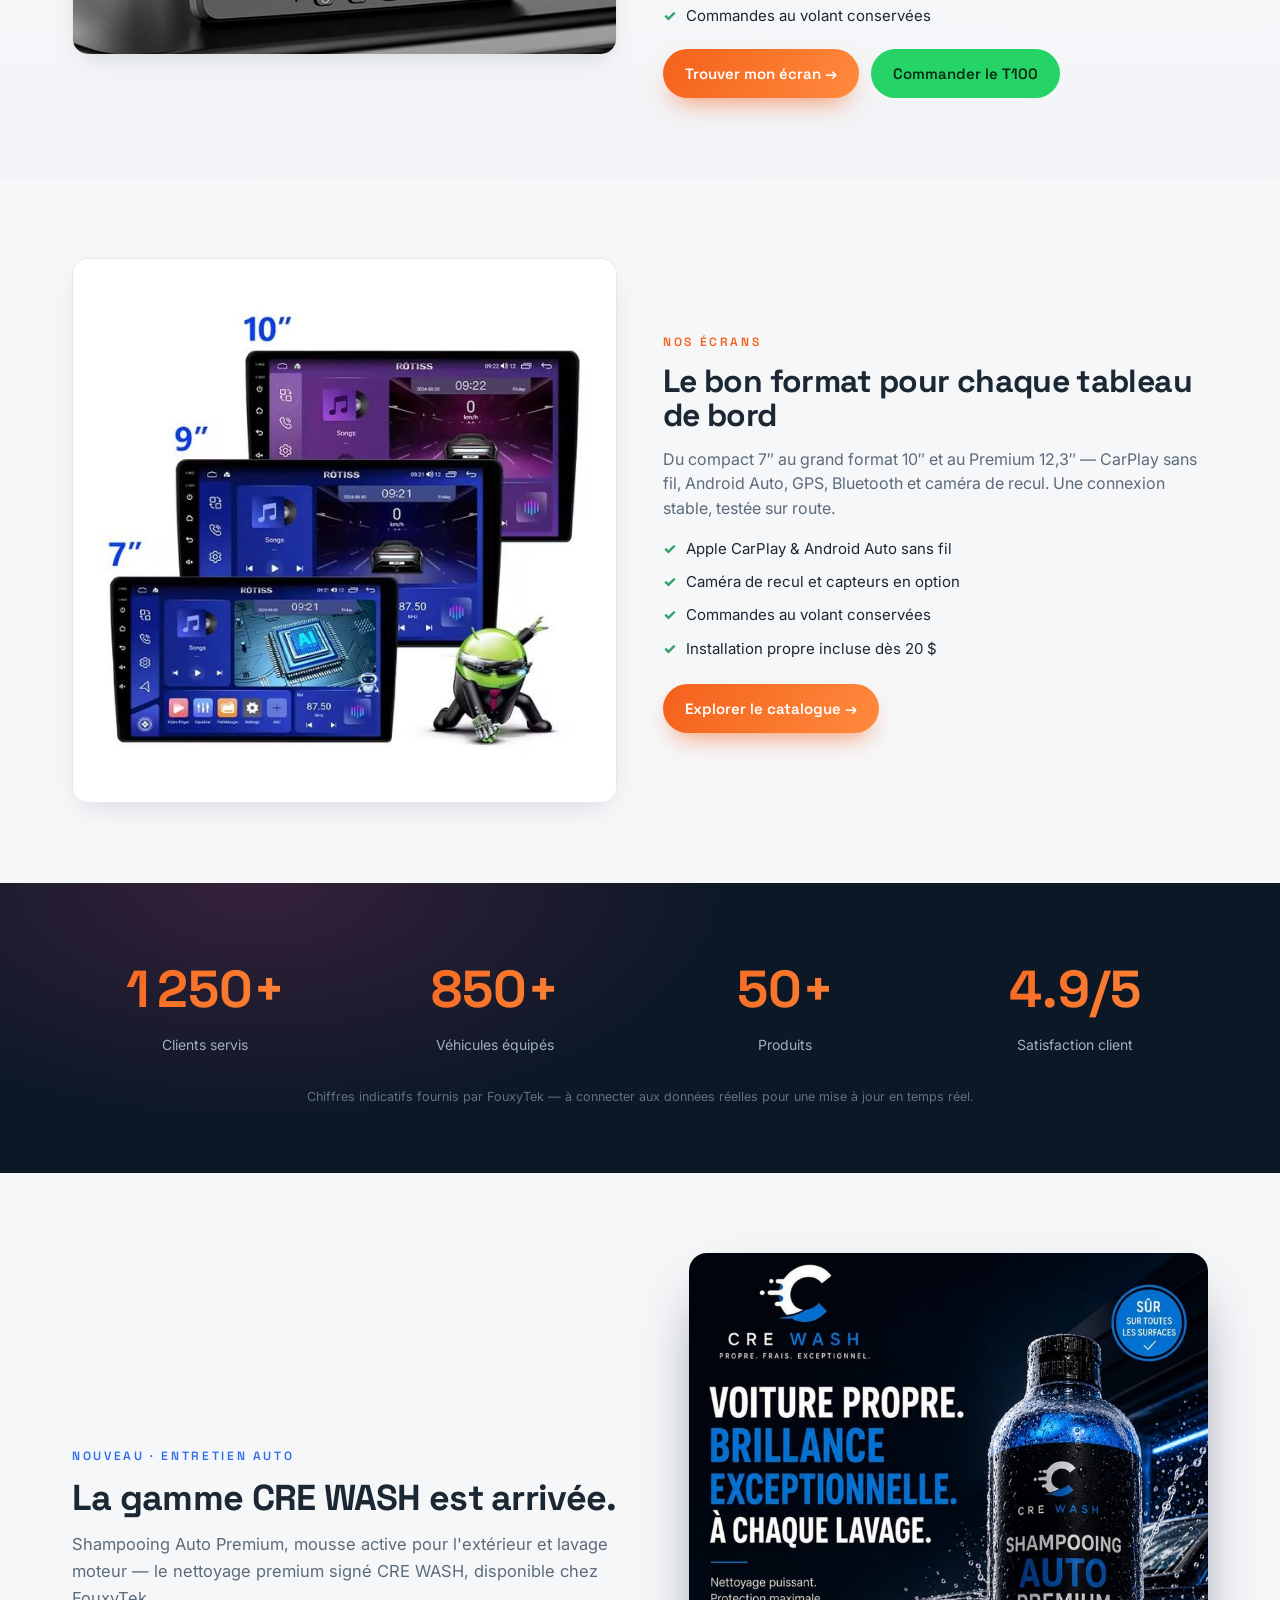
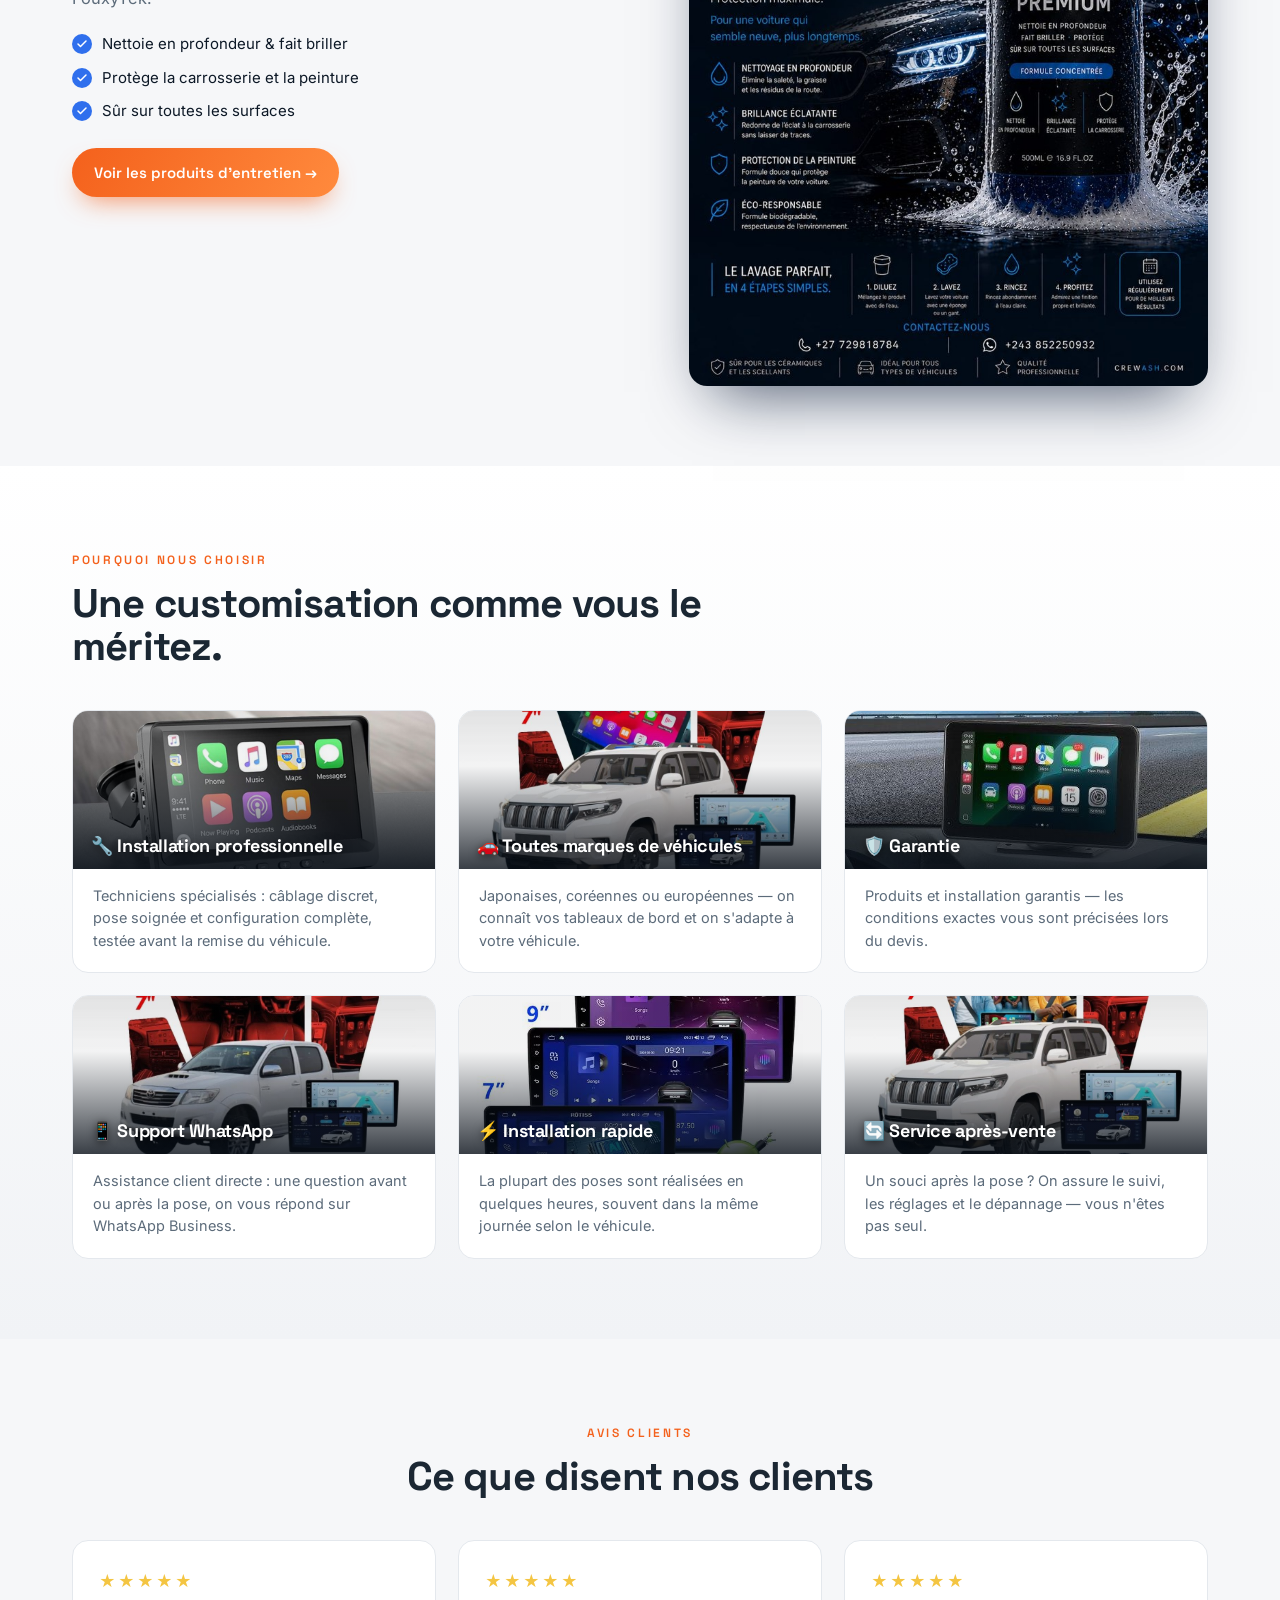
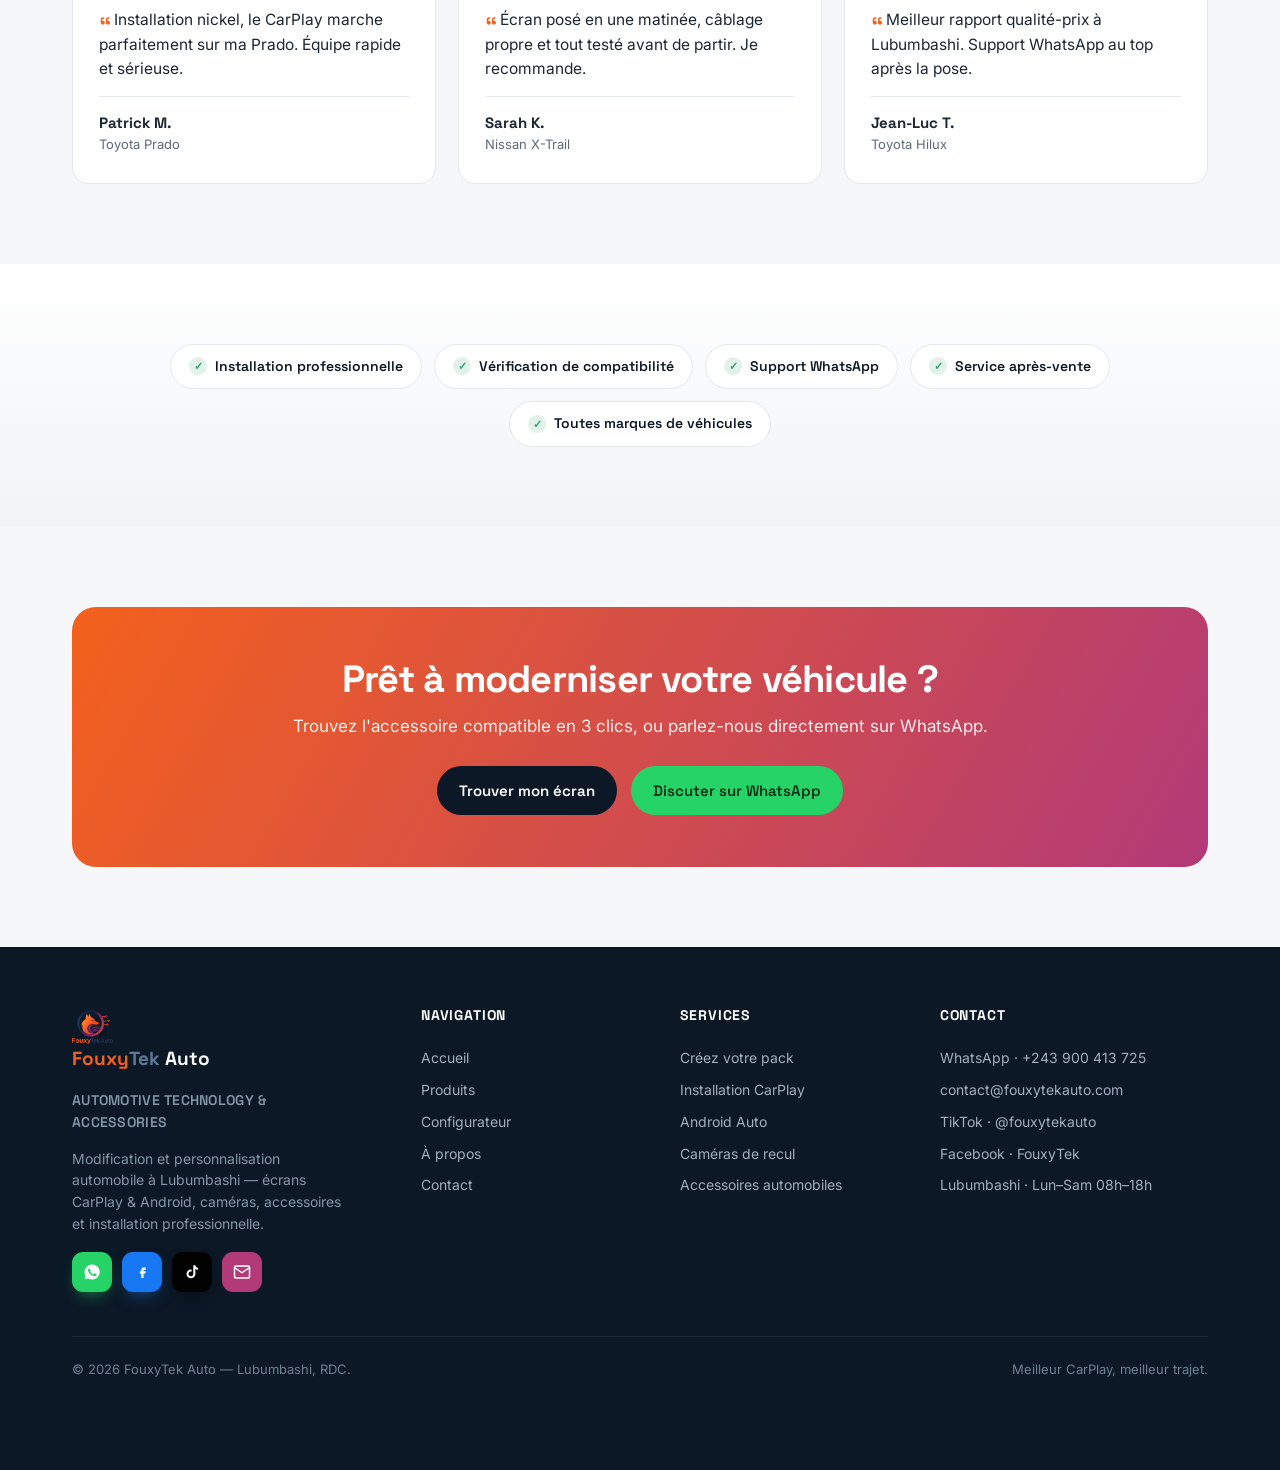
==== commit 38d7dba6: "Update site" ====
--- a/index.html
+++ b/index.html
@@ -52,7 +52,7 @@
   }],
   "sameAs": [
     "https://web.facebook.com/profile.php?id=61580159690085",
-    "https://www.tiktok.com/@foxitech"
+    "https://www.tiktok.com/@fouxytekauto"
   ]
 }
 </script>
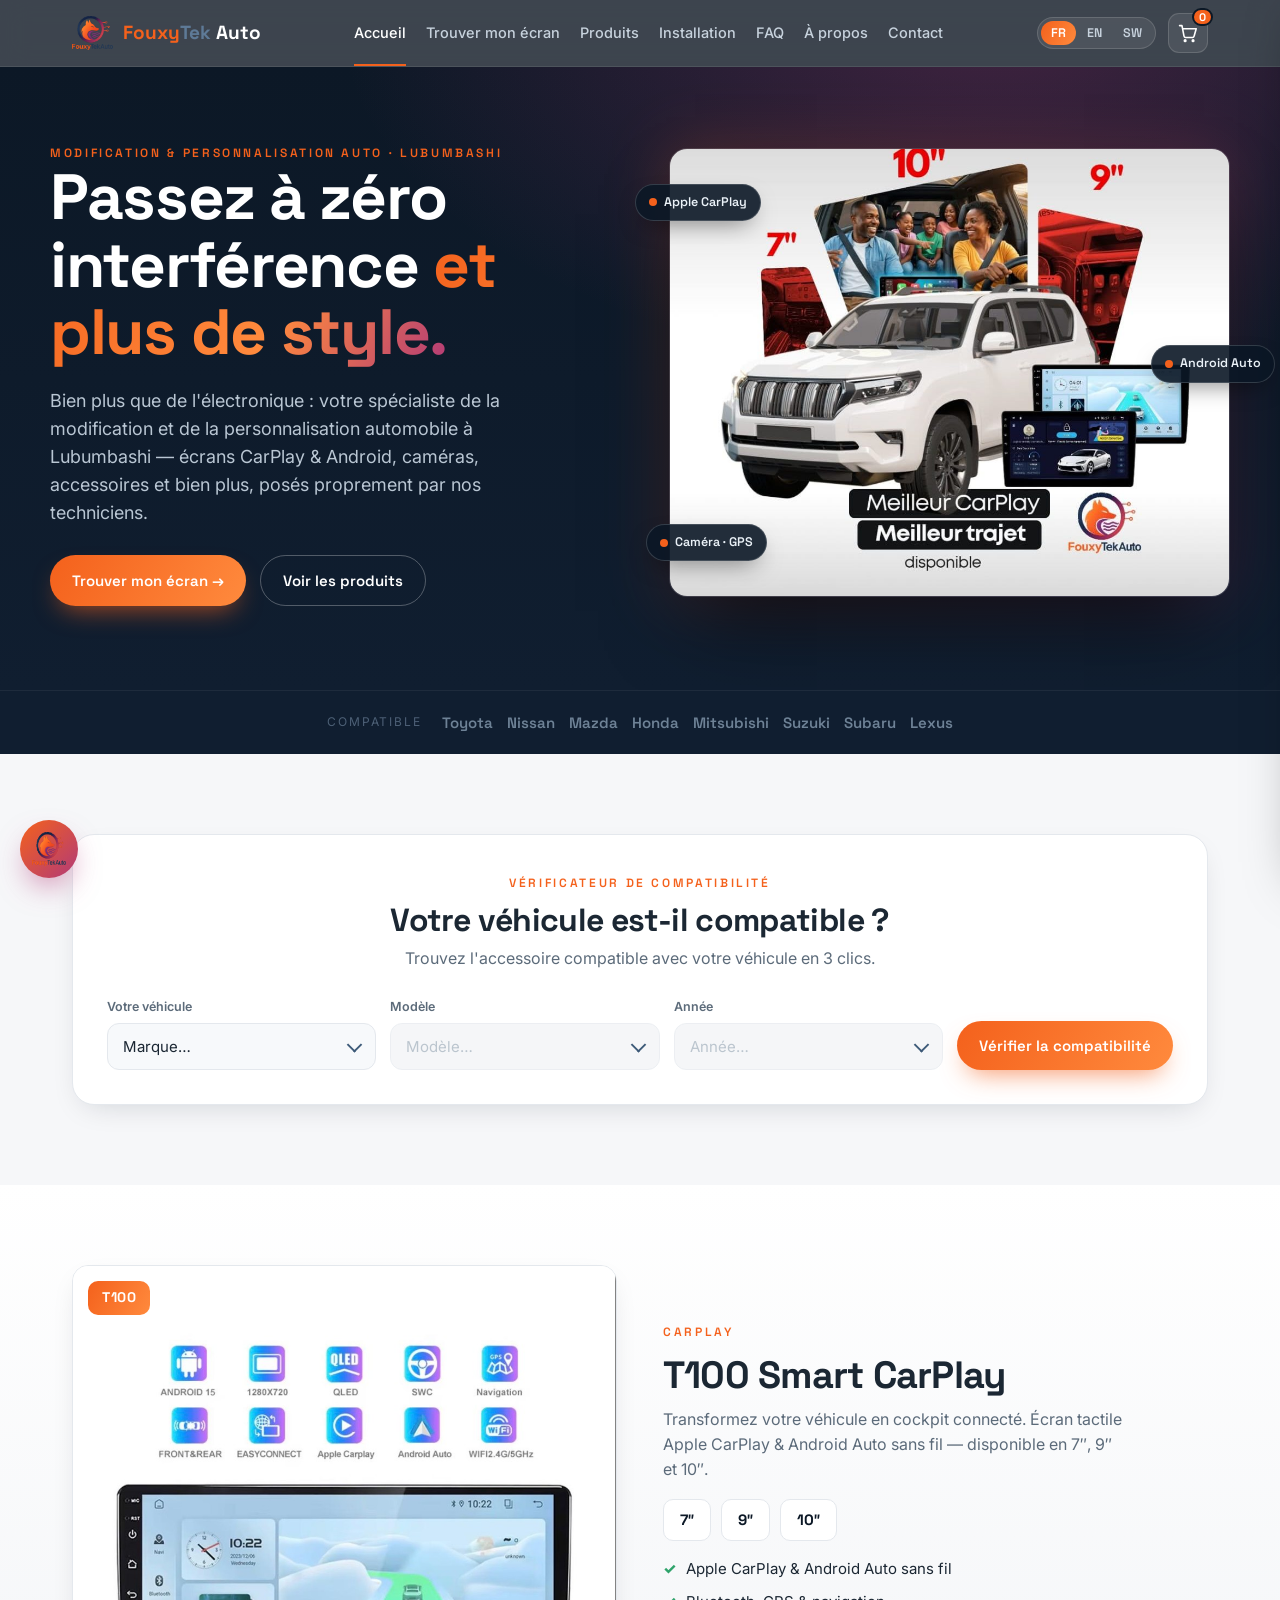
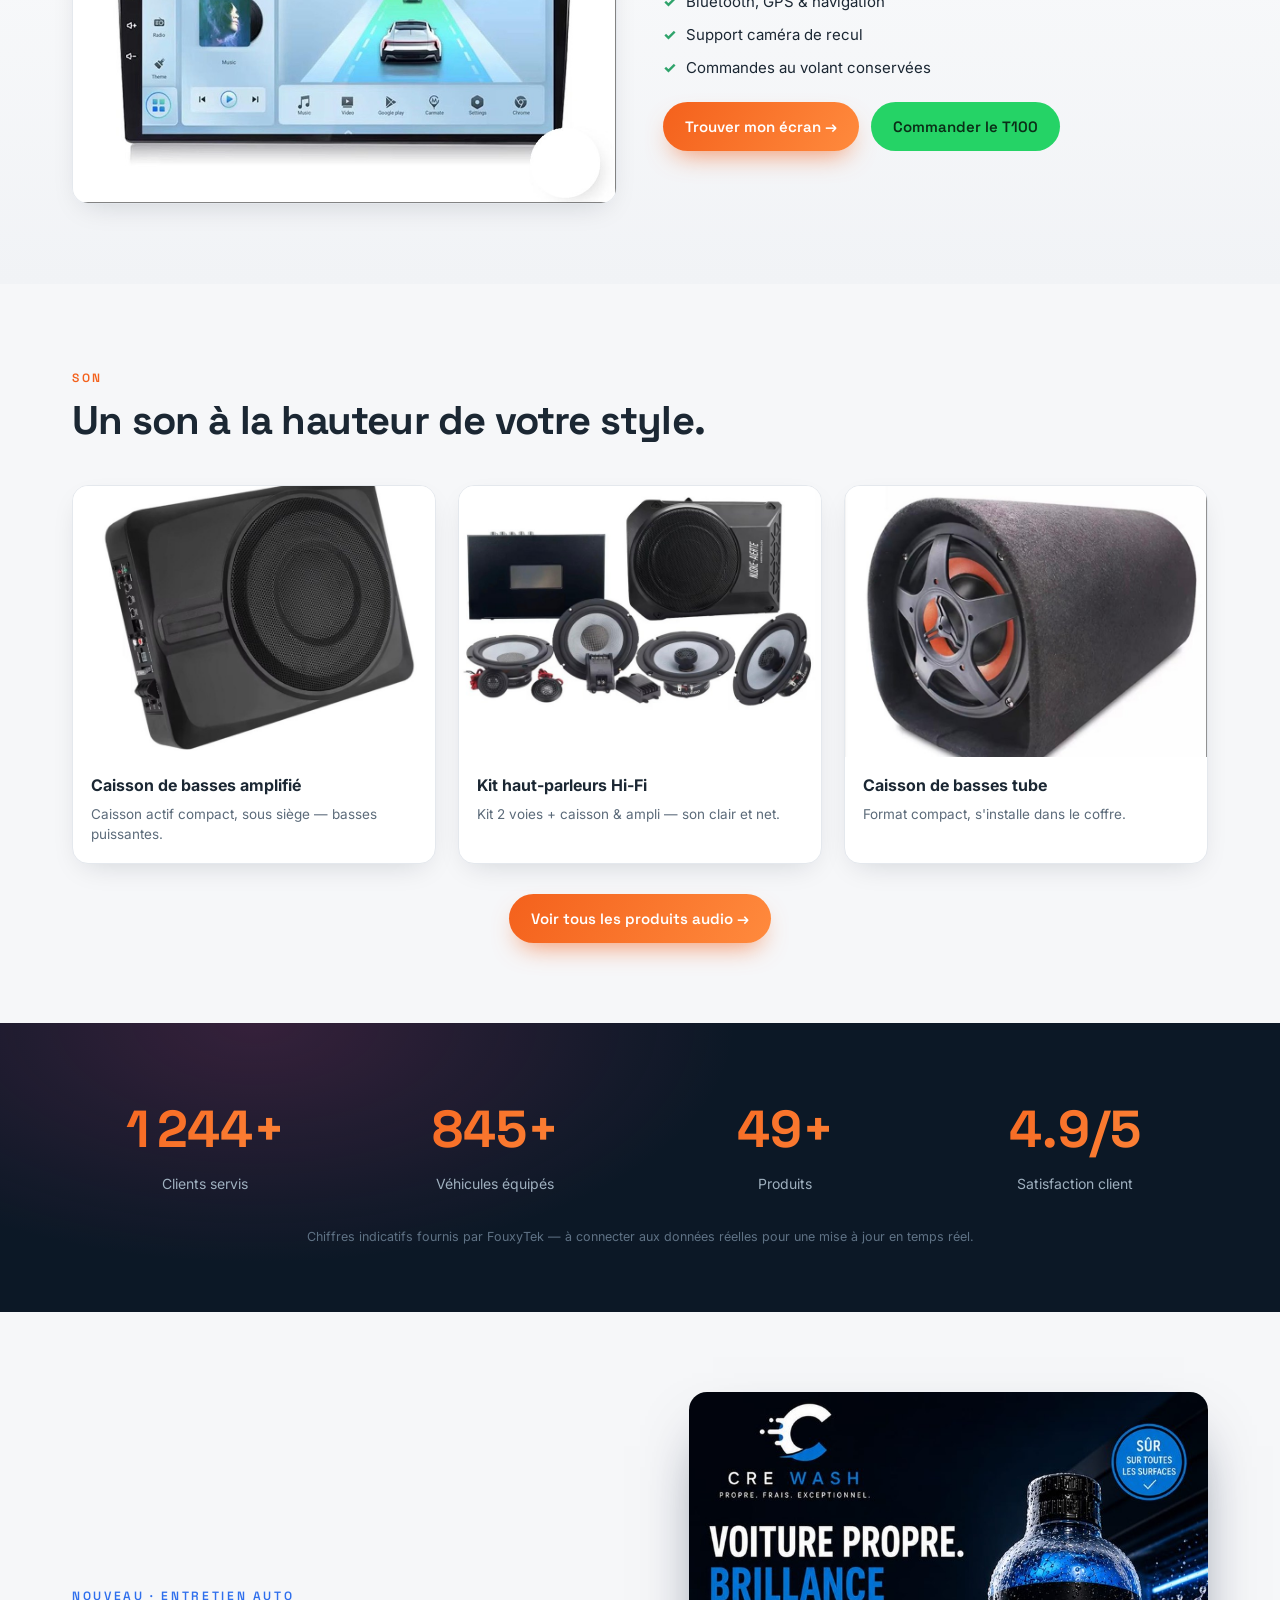
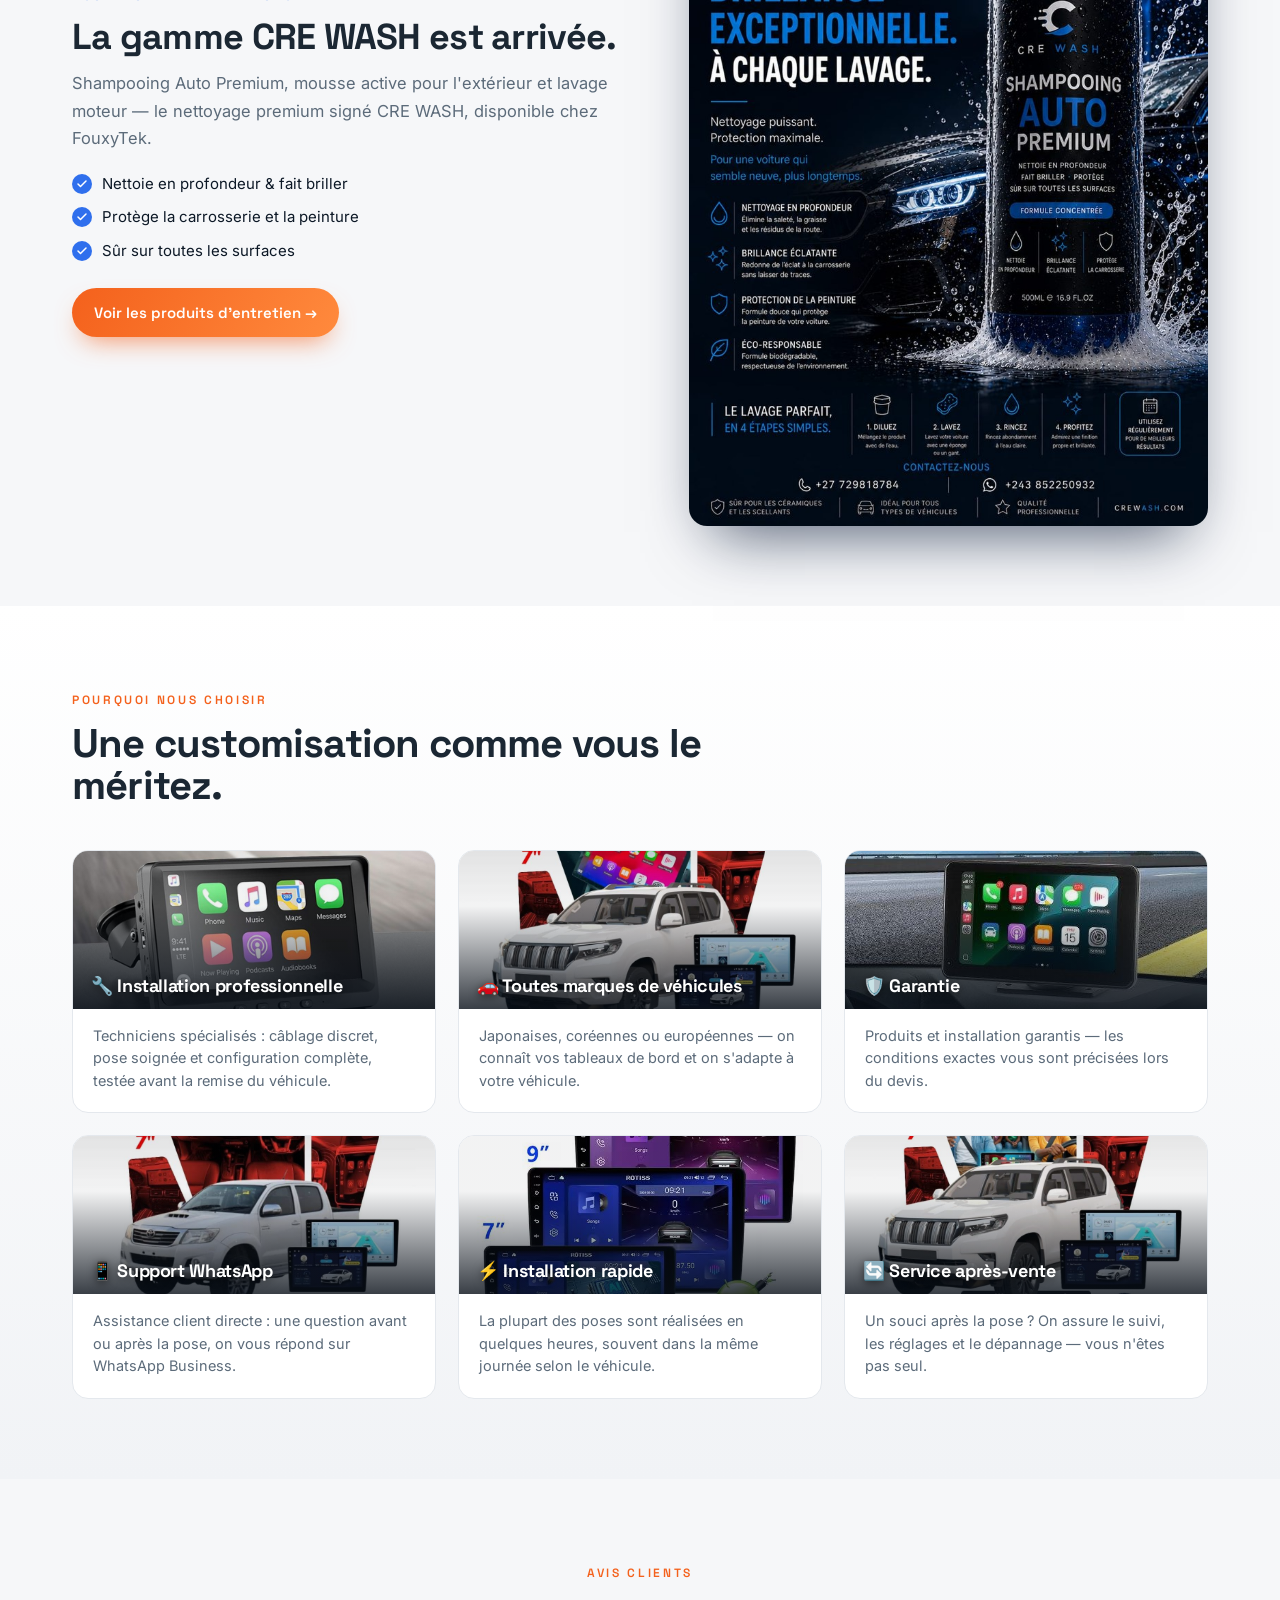
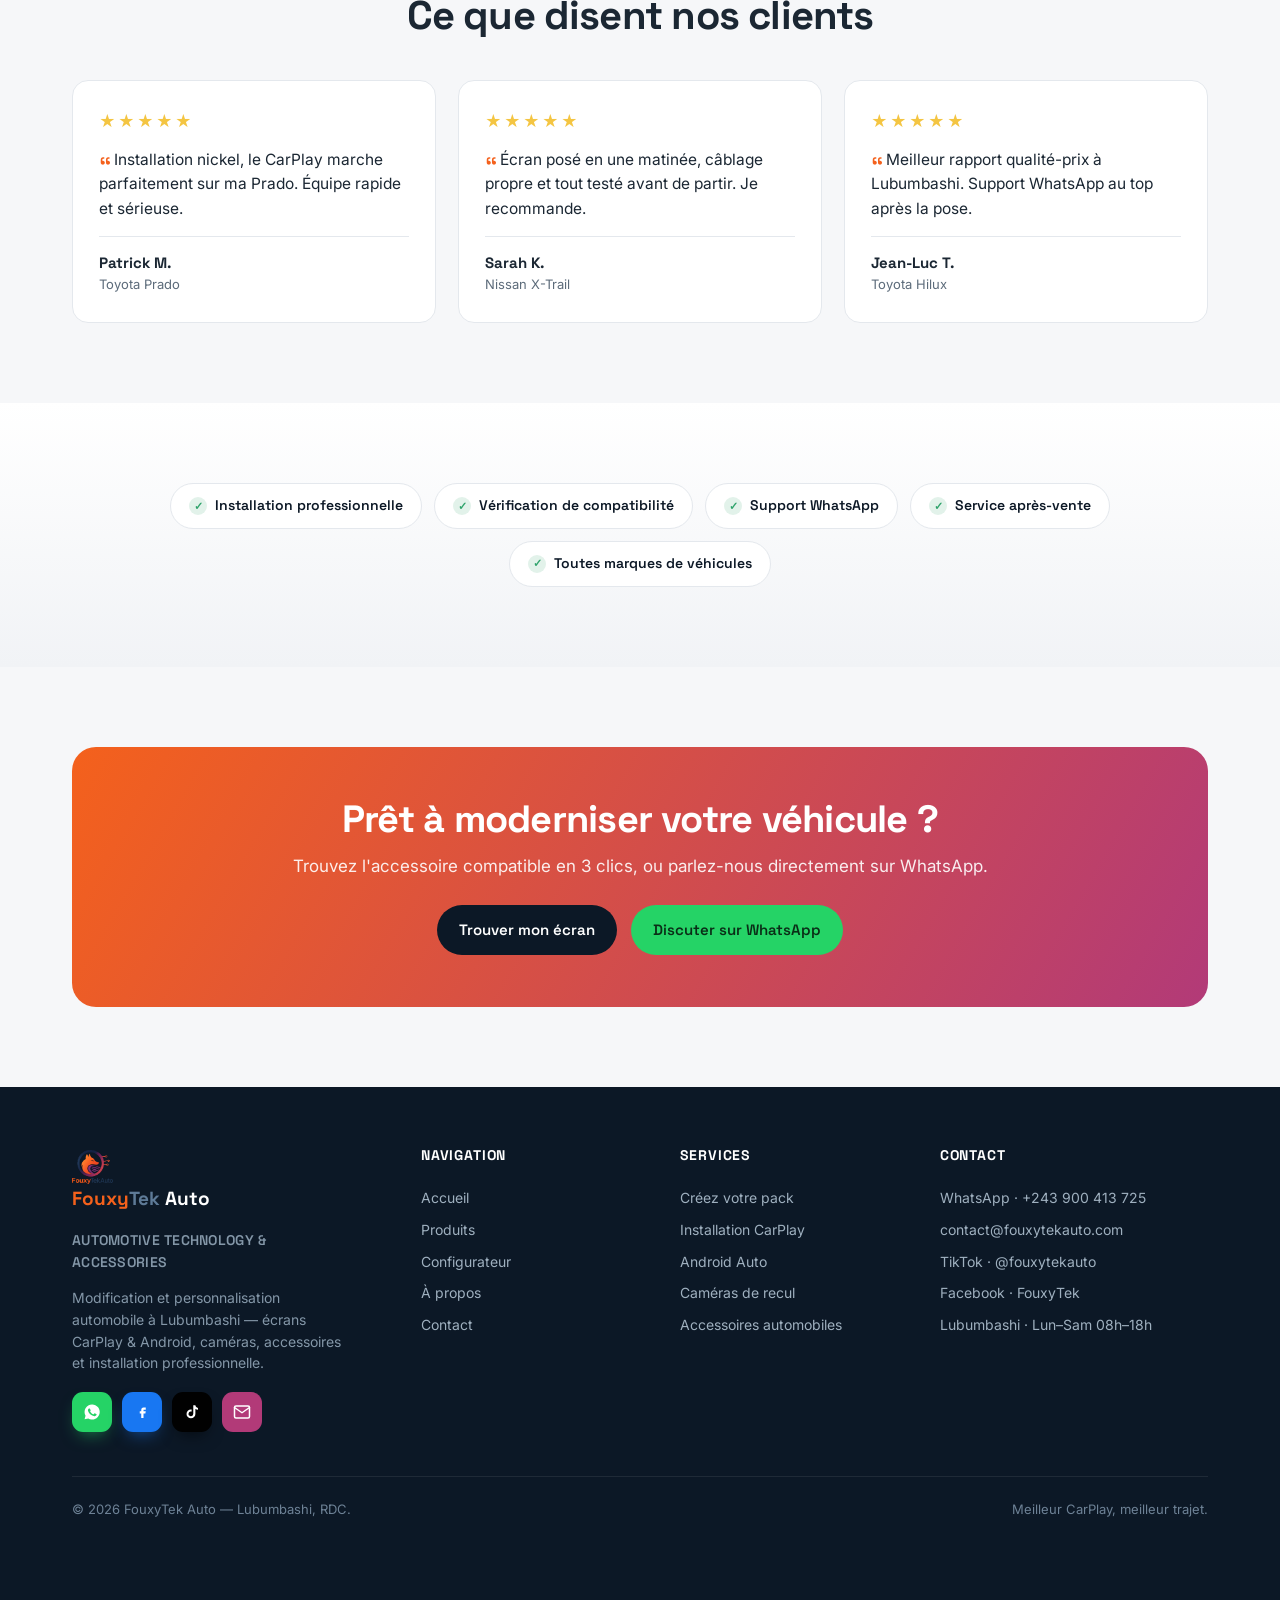
==== commit 1a02477d: "Update FouxyTek Auto website" ====
--- a/index.html
+++ b/index.html
@@ -107,11 +107,11 @@
 <section class="section section--tint"><div class="wrap">
   <div class="t100">
     <div class="t100__media reveal">
-      <img src="assets/img/t100-hero.jpg" alt="T100 Smart CarPlay installé sur tableau de bord">
+      <img src="assets/img/t100-android15.jpg" alt="T100 Smart CarPlay — Android 15, écran QLED, CarPlay, Android Auto, GPS">
       <div class="t100__badge">T100</div>
     </div>
     <div class="t100__body reveal">
-      <span class="eyebrow">Produit phare</span>
+      <span class="eyebrow">CarPlay</span>
       <h2>T100 Smart CarPlay</h2>
       <p>Transformez votre véhicule en cockpit connecté. Écran tactile Apple CarPlay &amp; Android Auto sans fil — disponible en 7″, 9″ et 10″.</p>
       <div class="t100__sizes"><span>7″</span><span>9″</span><span>10″</span></div>
@@ -129,23 +129,27 @@
   </div>
 </div></section>
 
-<section class="section">
-  <div class="wrap split">
-    <div class="reveal"><img src="assets/img/screens.jpg" alt="Écrans Android 7, 9 et 10 pouces"></div>
-    <div class="reveal">
-      <span class="eyebrow">Nos écrans</span>
-      <h2>Le bon format pour chaque tableau de bord</h2>
-      <p>Du compact 7″ au grand format 10″ et au Premium 12,3″ — CarPlay sans fil, Android Auto, GPS, Bluetooth et caméra de recul. Une connexion stable, testée sur route.</p>
-      <ul class="ticks">
-        <li>Apple CarPlay &amp; Android Auto sans fil</li>
-        <li>Caméra de recul et capteurs en option</li>
-        <li>Commandes au volant conservées</li>
-        <li>Installation propre incluse dès 20 $</li>
-      </ul>
-      <div style="margin-top:24px"><a href="produits.html" class="btn btn--primary">Explorer le catalogue →</a></div>
-    </div>
-  </div>
-</section>
+<section class="section"><div class="wrap">
+  <div class="section__head reveal"><span class="eyebrow">Son</span><h2>Un son à la hauteur de votre style.</h2></div>
+  <div class="soundgrid">
+    <div class="soundcard reveal">
+      <img src="assets/img/audio-sub-amp.jpg" alt="Caisson de basses amplifié" loading="lazy">
+      <h4>Caisson de basses amplifié</h4>
+      <p>Caisson actif compact, sous siège — basses puissantes.</p>
+    </div>
+    <div class="soundcard reveal">
+      <img src="assets/img/audio-kit-hifi.jpg" alt="Kit haut-parleurs Hi-Fi" loading="lazy">
+      <h4>Kit haut-parleurs Hi-Fi</h4>
+      <p>Kit 2 voies + caisson &amp; ampli — son clair et net.</p>
+    </div>
+    <div class="soundcard reveal">
+      <img src="assets/img/audio-sub-tube.jpg" alt="Caisson de basses tube" loading="lazy">
+      <h4>Caisson de basses tube</h4>
+      <p>Format compact, s'installe dans le coffre.</p>
+    </div>
+  </div>
+  <div style="text-align:center;margin-top:30px"><a href="produits.html" class="btn btn--primary">Voir tous les produits audio →</a></div>
+</div></section>
 
 <section class="band"><div class="wrap">
   <div class="band__grid">
--- a/assets/style.css
+++ b/assets/style.css
@@ -512,6 +512,15 @@
   .crewash__img{order:-1;max-width:260px;margin:0 auto}
   .crewash__img img{border-radius:14px}
 }
+
+/* home sound showcase */
+.soundgrid{display:grid;grid-template-columns:repeat(3,1fr);gap:22px}
+.soundcard{background:var(--card);border:1px solid var(--line);border-radius:16px;overflow:hidden;box-shadow:var(--shadow);transition:transform .2s}
+.soundcard:hover{transform:translateY(-4px)}
+.soundcard img{width:100%;aspect-ratio:4/3;object-fit:cover;display:block;background:#eef1f4}
+.soundcard h4{font-size:16px;margin:16px 18px 6px}
+.soundcard p{font-size:13.5px;color:var(--mut);margin:0 18px 18px;line-height:1.5}
+@media(max-width:860px){.soundgrid{grid-template-columns:1fr;max-width:420px;margin:0 auto}}
 
 .reveal{opacity:0;transform:translateY(22px);transition:opacity .6s,transform .6s}
 .reveal.in{opacity:1;transform:none}
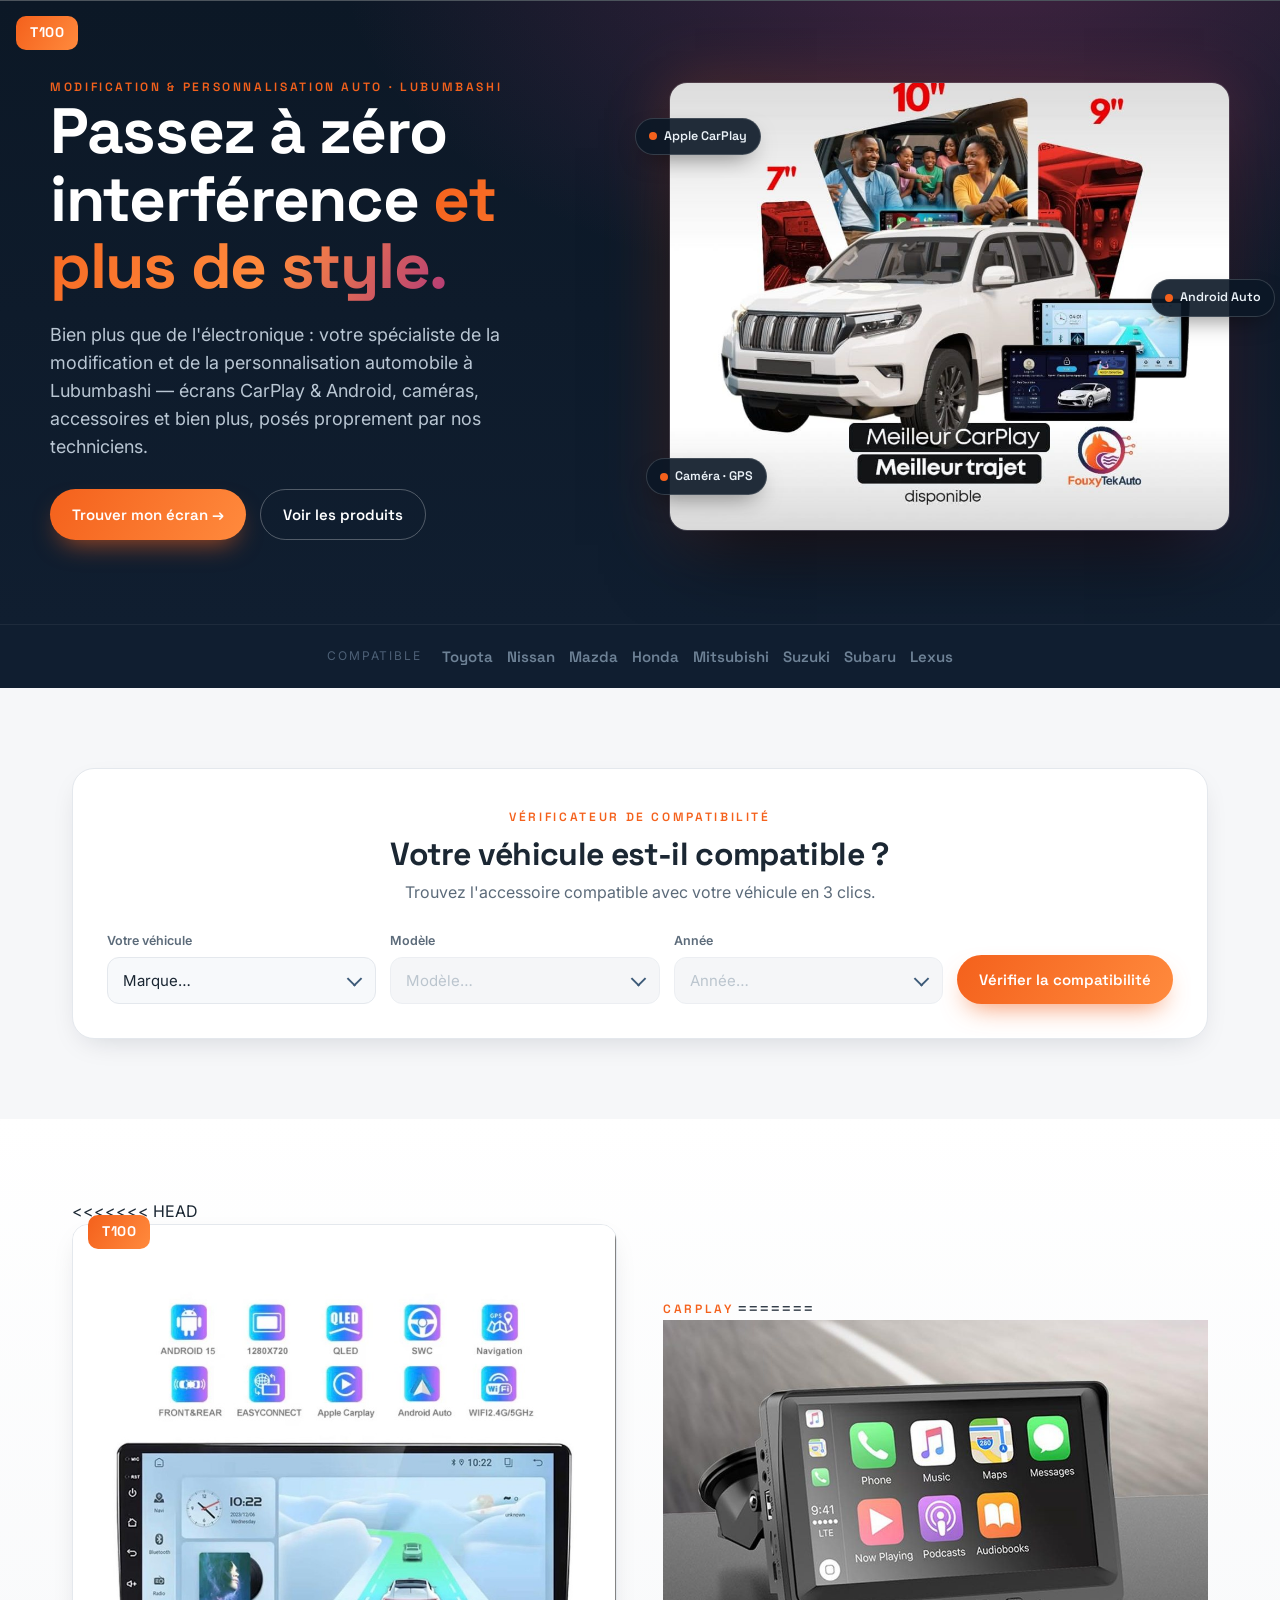
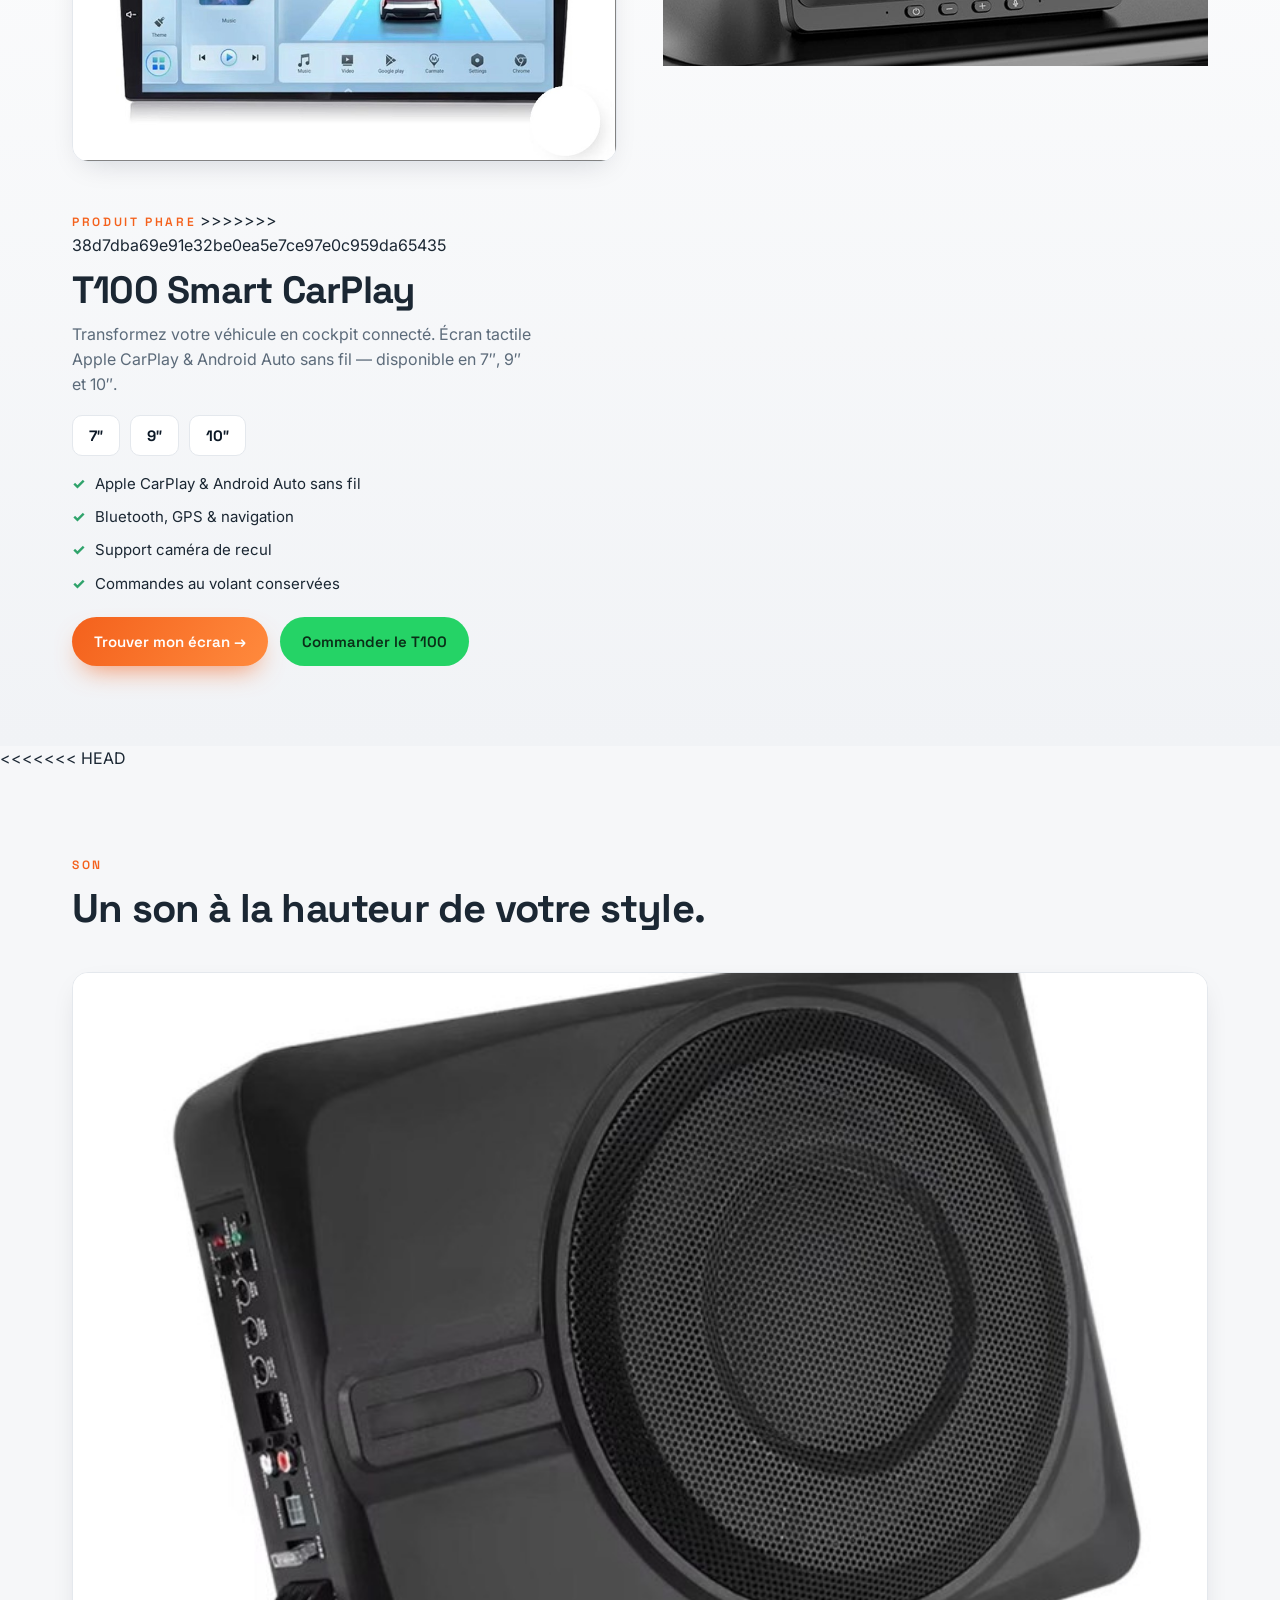
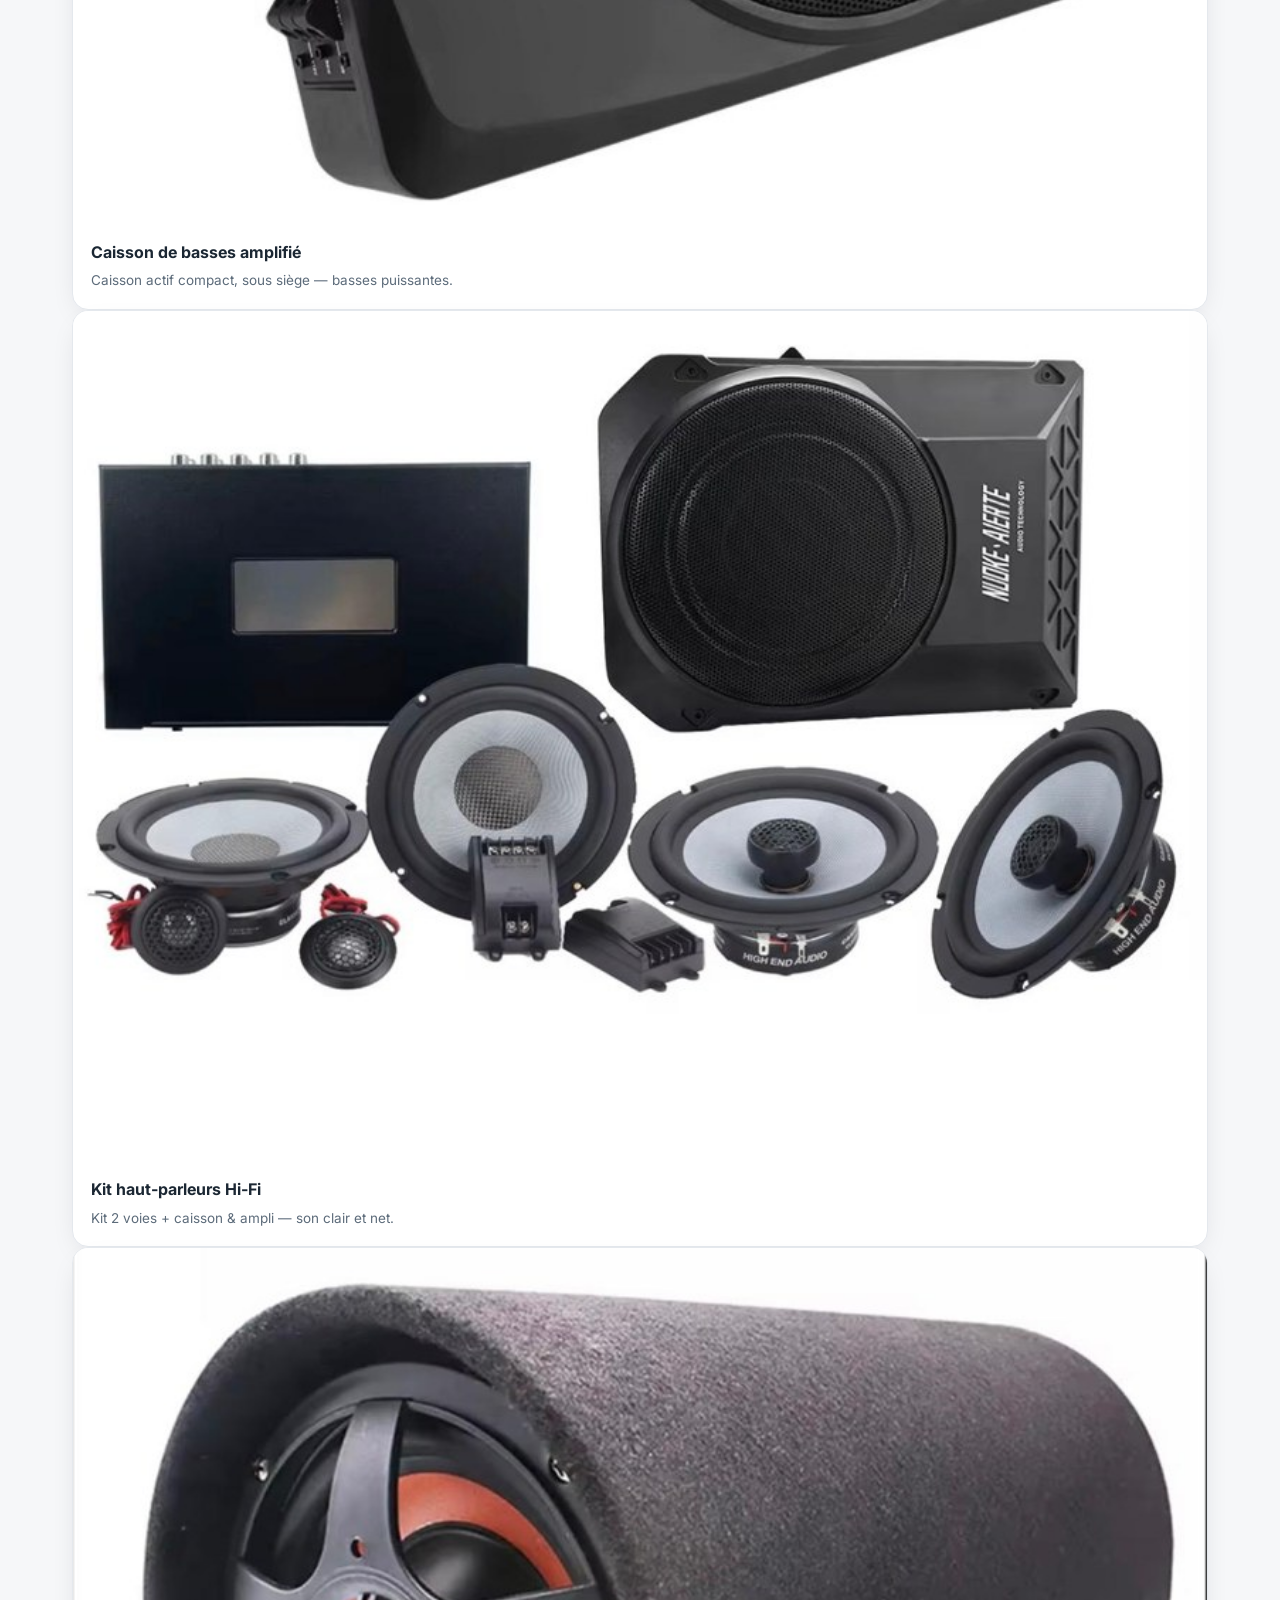
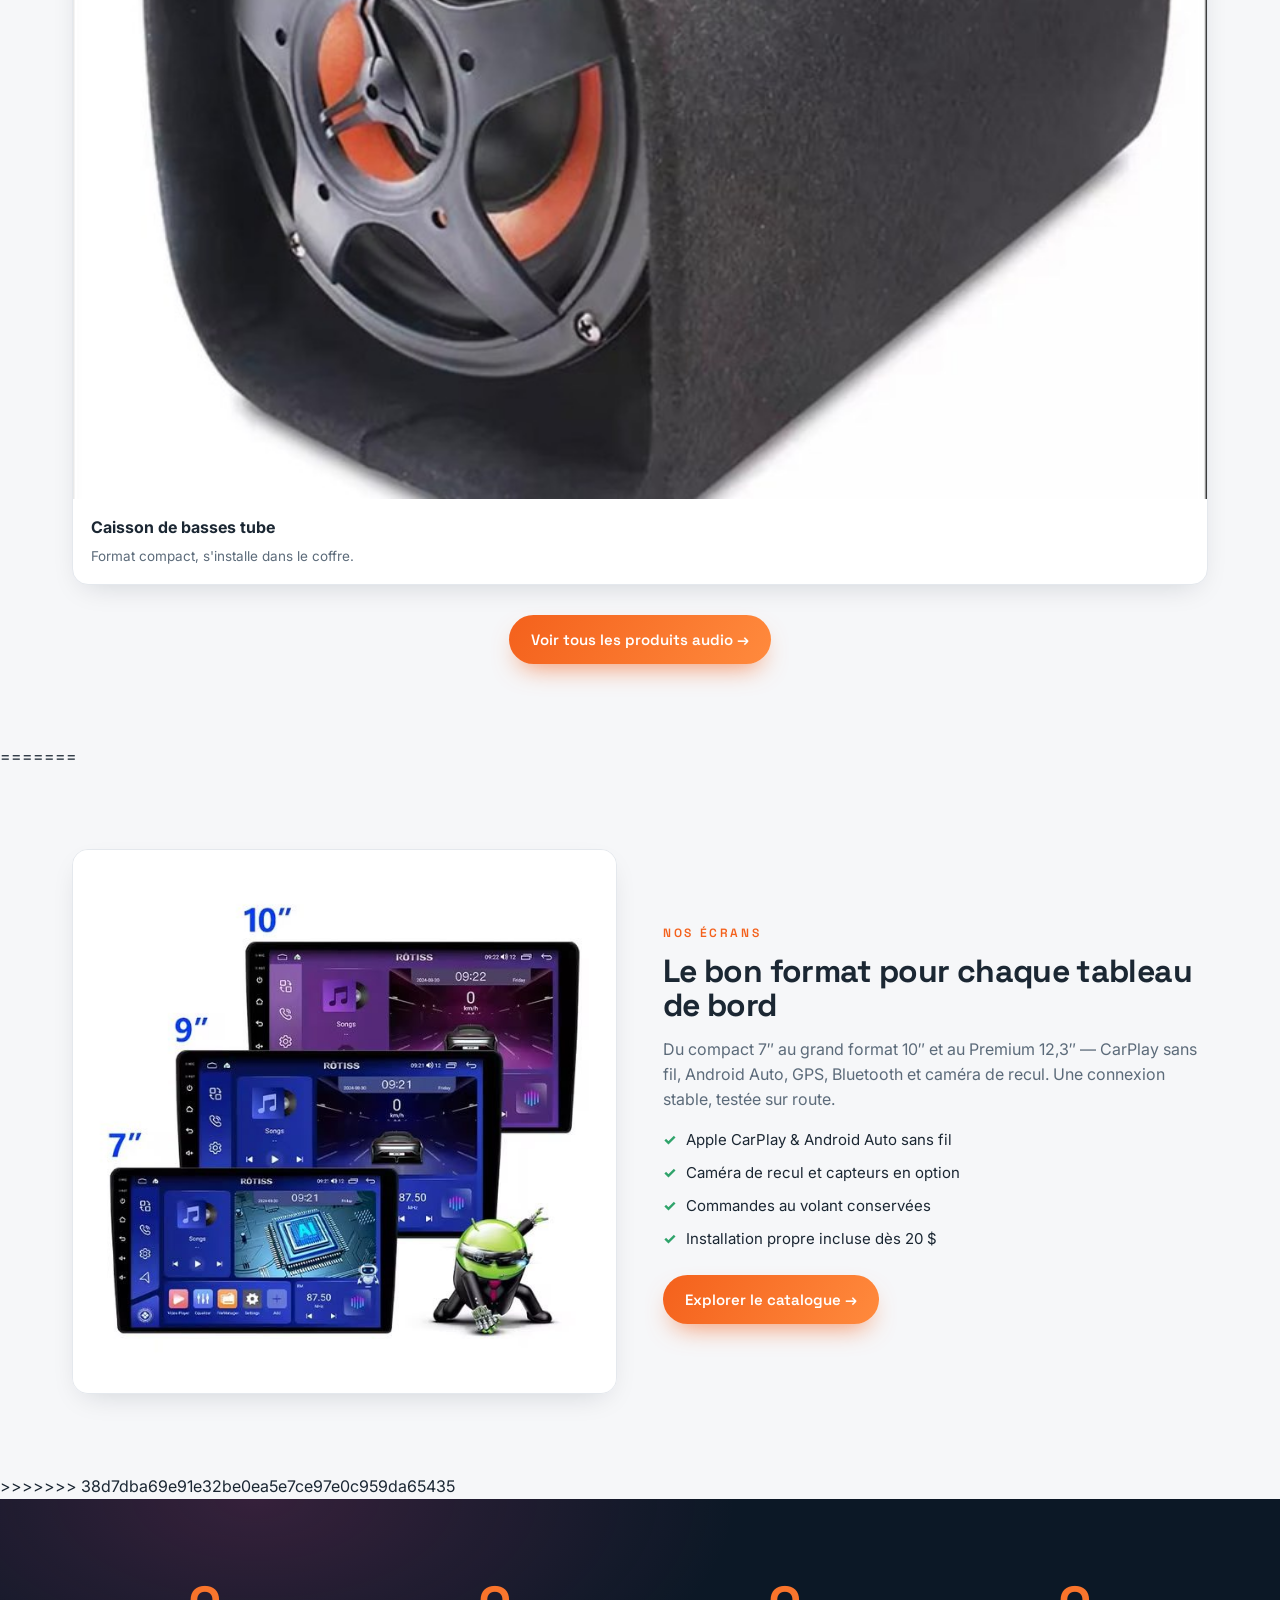
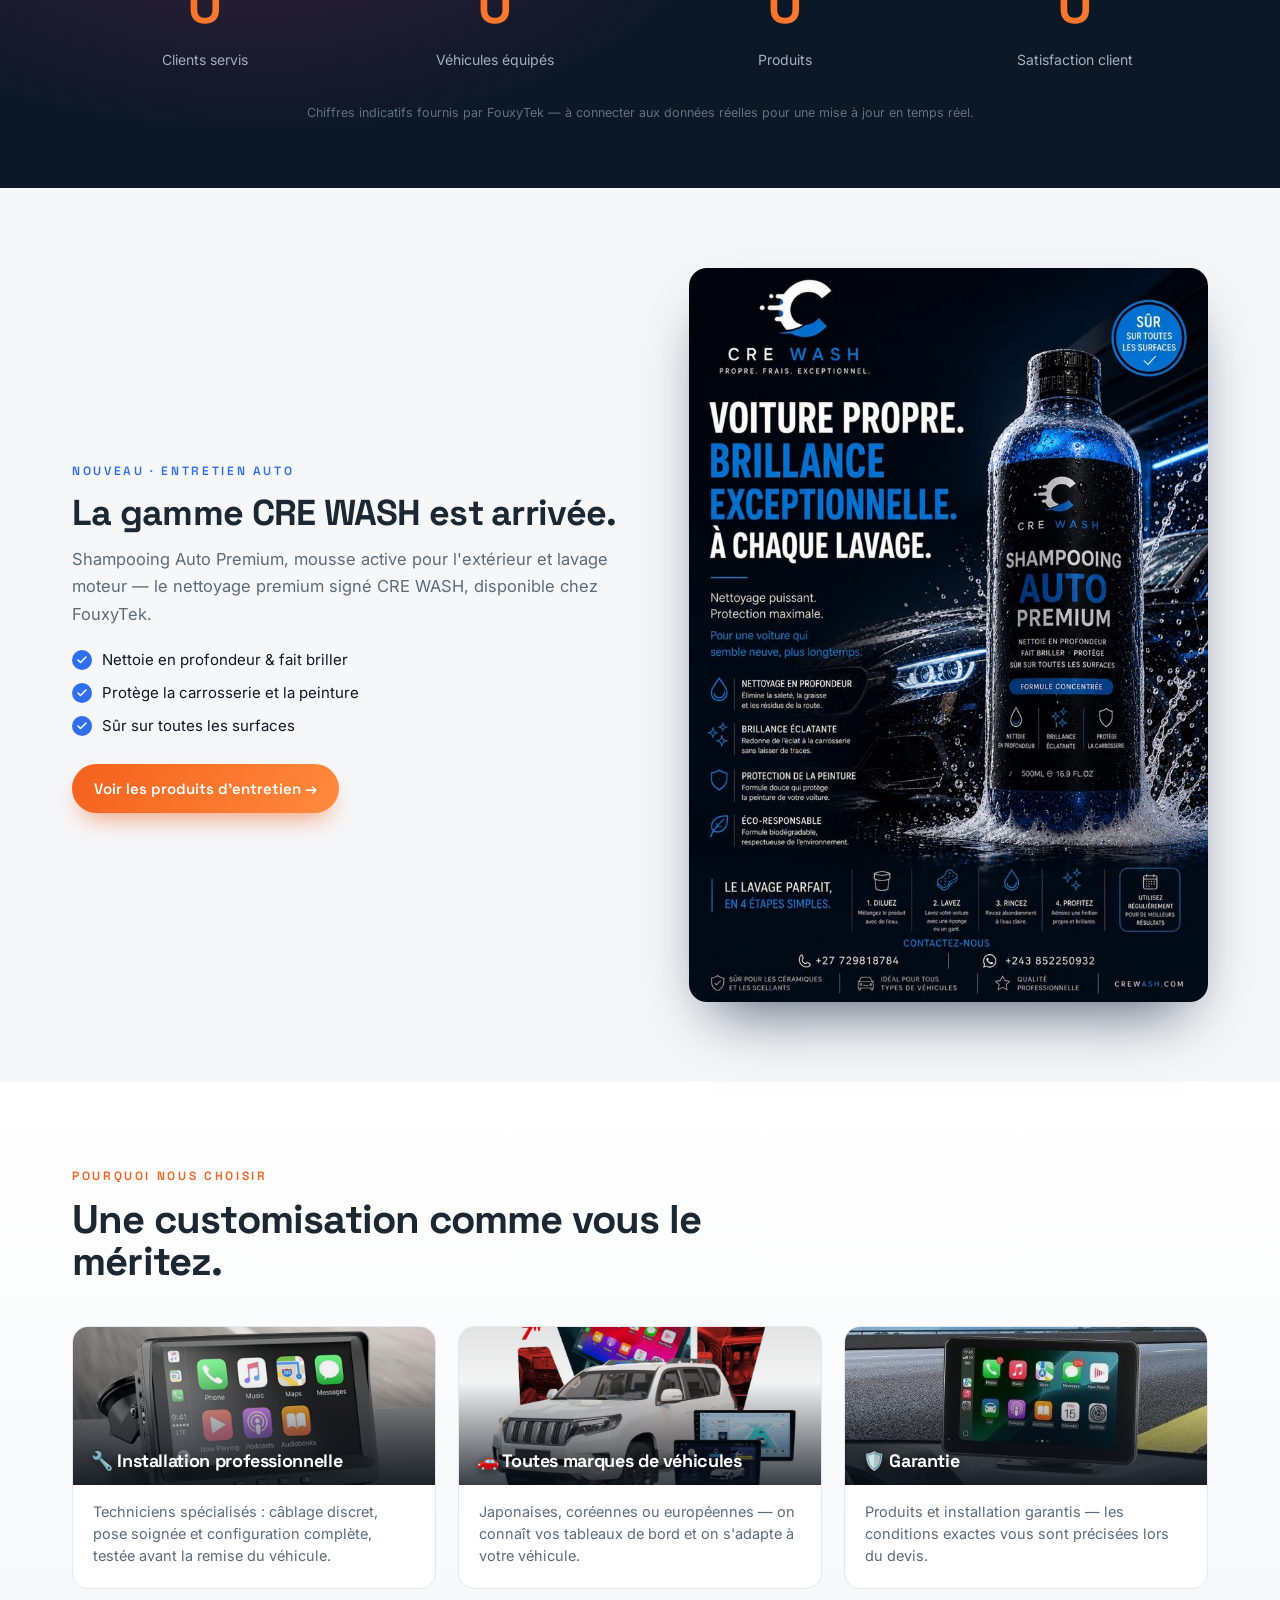
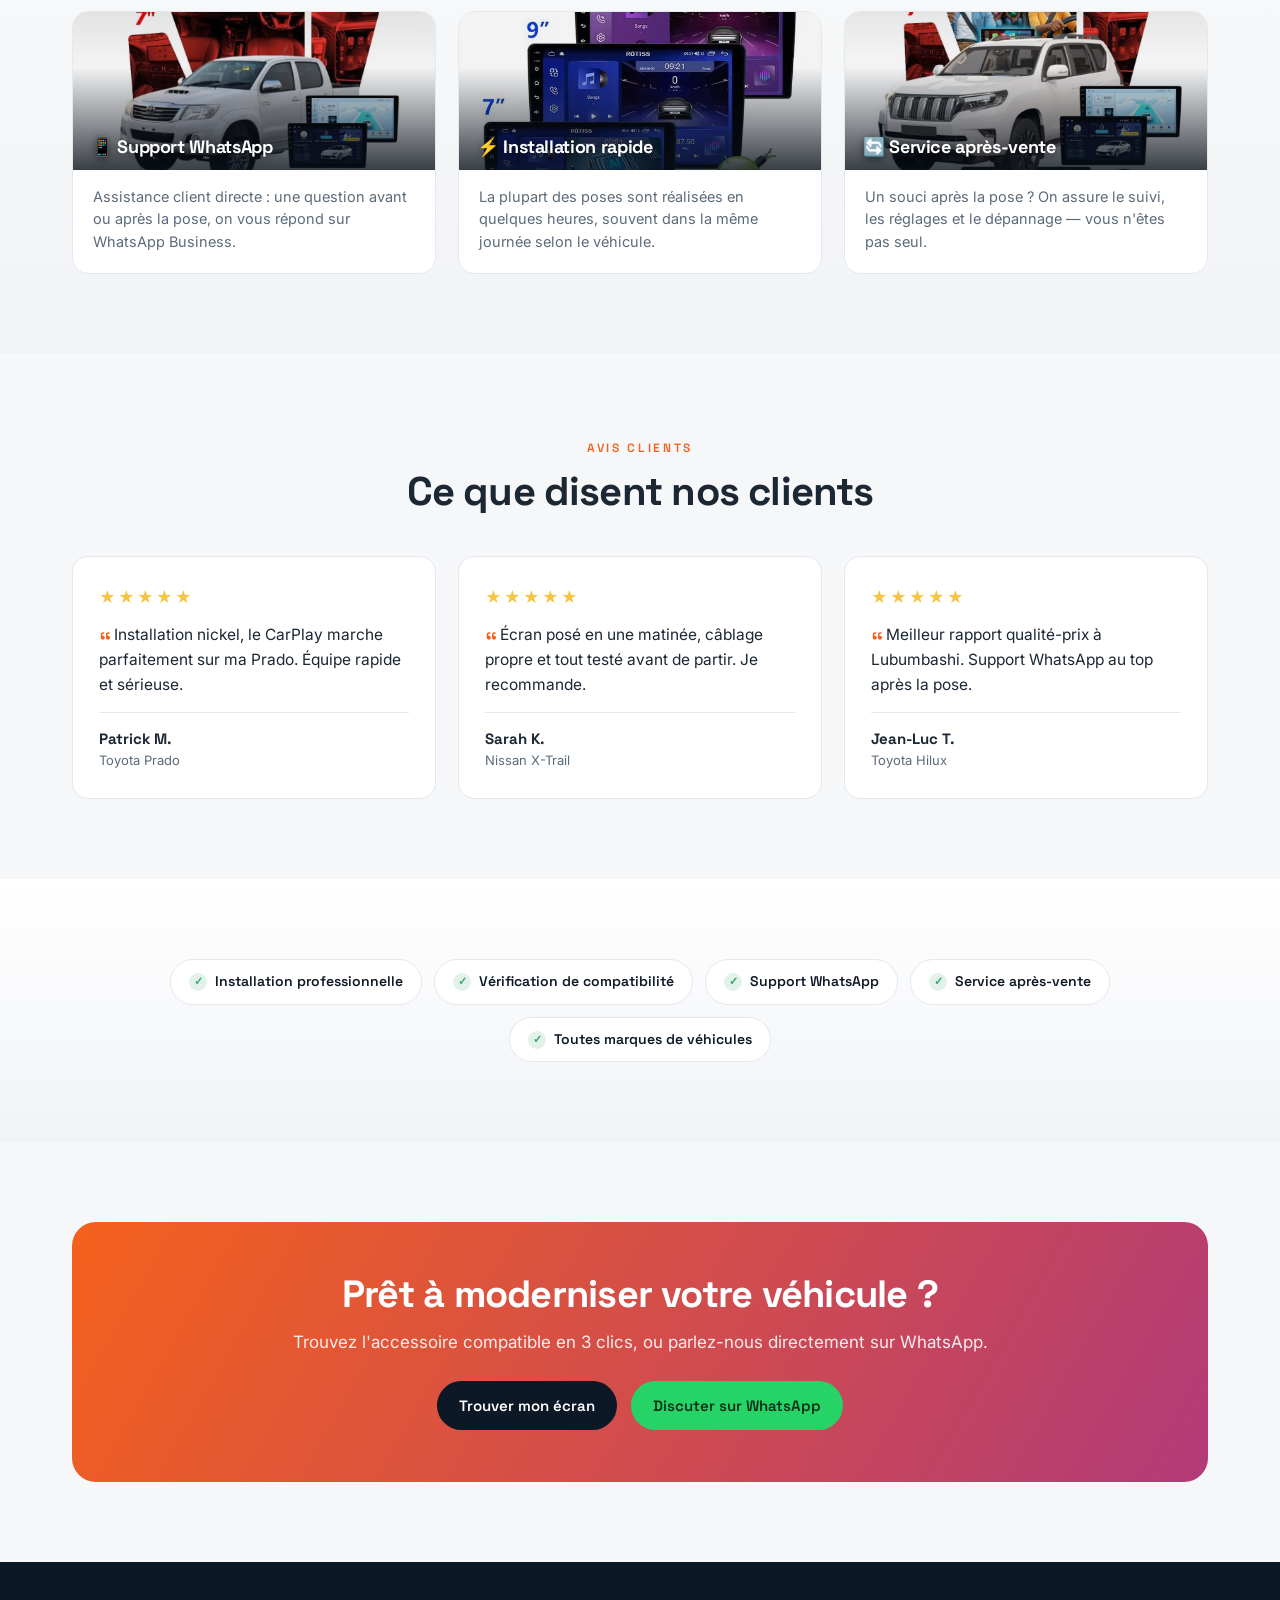
==== commit a4f340fb: "Update FouxyTek Auto website" ====
--- a/index.html
+++ b/index.html
@@ -107,11 +107,19 @@
 <section class="section section--tint"><div class="wrap">
   <div class="t100">
     <div class="t100__media reveal">
+<<<<<<< HEAD
       <img src="assets/img/t100-android15.jpg" alt="T100 Smart CarPlay — Android 15, écran QLED, CarPlay, Android Auto, GPS">
       <div class="t100__badge">T100</div>
     </div>
     <div class="t100__body reveal">
       <span class="eyebrow">CarPlay</span>
+=======
+      <img src="assets/img/t100-hero.jpg" alt="T100 Smart CarPlay installé sur tableau de bord">
+      <div class="t100__badge">T100</div>
+    </div>
+    <div class="t100__body reveal">
+      <span class="eyebrow">Produit phare</span>
+>>>>>>> 38d7dba69e91e32be0ea5e7ce97e0c959da65435
       <h2>T100 Smart CarPlay</h2>
       <p>Transformez votre véhicule en cockpit connecté. Écran tactile Apple CarPlay &amp; Android Auto sans fil — disponible en 7″, 9″ et 10″.</p>
       <div class="t100__sizes"><span>7″</span><span>9″</span><span>10″</span></div>
@@ -129,6 +137,7 @@
   </div>
 </div></section>
 
+<<<<<<< HEAD
 <section class="section"><div class="wrap">
   <div class="section__head reveal"><span class="eyebrow">Son</span><h2>Un son à la hauteur de votre style.</h2></div>
   <div class="soundgrid">
@@ -150,6 +159,25 @@
   </div>
   <div style="text-align:center;margin-top:30px"><a href="produits.html" class="btn btn--primary">Voir tous les produits audio →</a></div>
 </div></section>
+=======
+<section class="section">
+  <div class="wrap split">
+    <div class="reveal"><img src="assets/img/screens.jpg" alt="Écrans Android 7, 9 et 10 pouces"></div>
+    <div class="reveal">
+      <span class="eyebrow">Nos écrans</span>
+      <h2>Le bon format pour chaque tableau de bord</h2>
+      <p>Du compact 7″ au grand format 10″ et au Premium 12,3″ — CarPlay sans fil, Android Auto, GPS, Bluetooth et caméra de recul. Une connexion stable, testée sur route.</p>
+      <ul class="ticks">
+        <li>Apple CarPlay &amp; Android Auto sans fil</li>
+        <li>Caméra de recul et capteurs en option</li>
+        <li>Commandes au volant conservées</li>
+        <li>Installation propre incluse dès 20 $</li>
+      </ul>
+      <div style="margin-top:24px"><a href="produits.html" class="btn btn--primary">Explorer le catalogue →</a></div>
+    </div>
+  </div>
+</section>
+>>>>>>> 38d7dba69e91e32be0ea5e7ce97e0c959da65435
 
 <section class="band"><div class="wrap">
   <div class="band__grid">
--- a/assets/style.css
+++ b/assets/style.css
@@ -513,6 +513,7 @@
   .crewash__img img{border-radius:14px}
 }
 
+<<<<<<< HEAD
 /* home sound showcase */
 .soundgrid{display:grid;grid-template-columns:repeat(3,1fr);gap:22px}
 .soundcard{background:var(--card);border:1px solid var(--line);border-radius:16px;overflow:hidden;box-shadow:var(--shadow);transition:transform .2s}
@@ -522,6 +523,8 @@
 .soundcard p{font-size:13.5px;color:var(--mut);margin:0 18px 18px;line-height:1.5}
 @media(max-width:860px){.soundgrid{grid-template-columns:1fr;max-width:420px;margin:0 auto}}
 
+=======
+>>>>>>> 38d7dba69e91e32be0ea5e7ce97e0c959da65435
 .reveal{opacity:0;transform:translateY(22px);transition:opacity .6s,transform .6s}
 .reveal.in{opacity:1;transform:none}
 
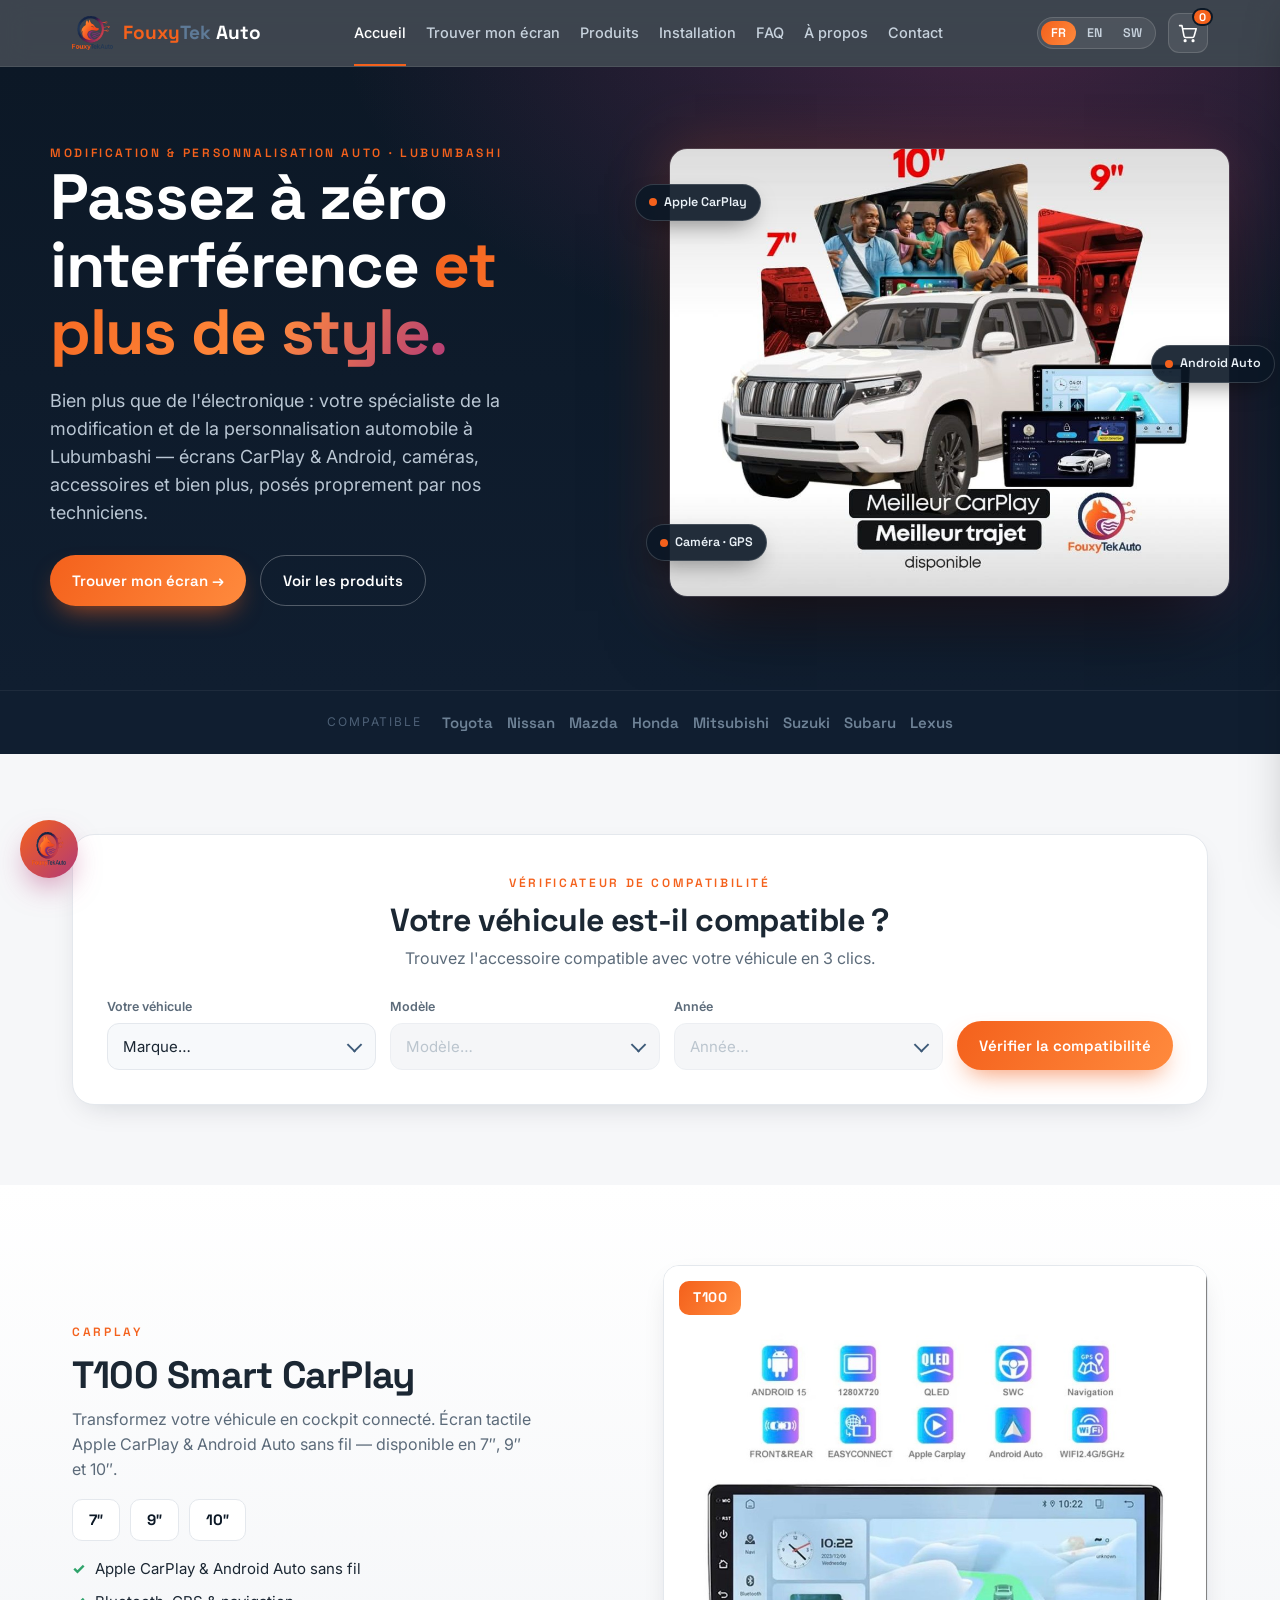
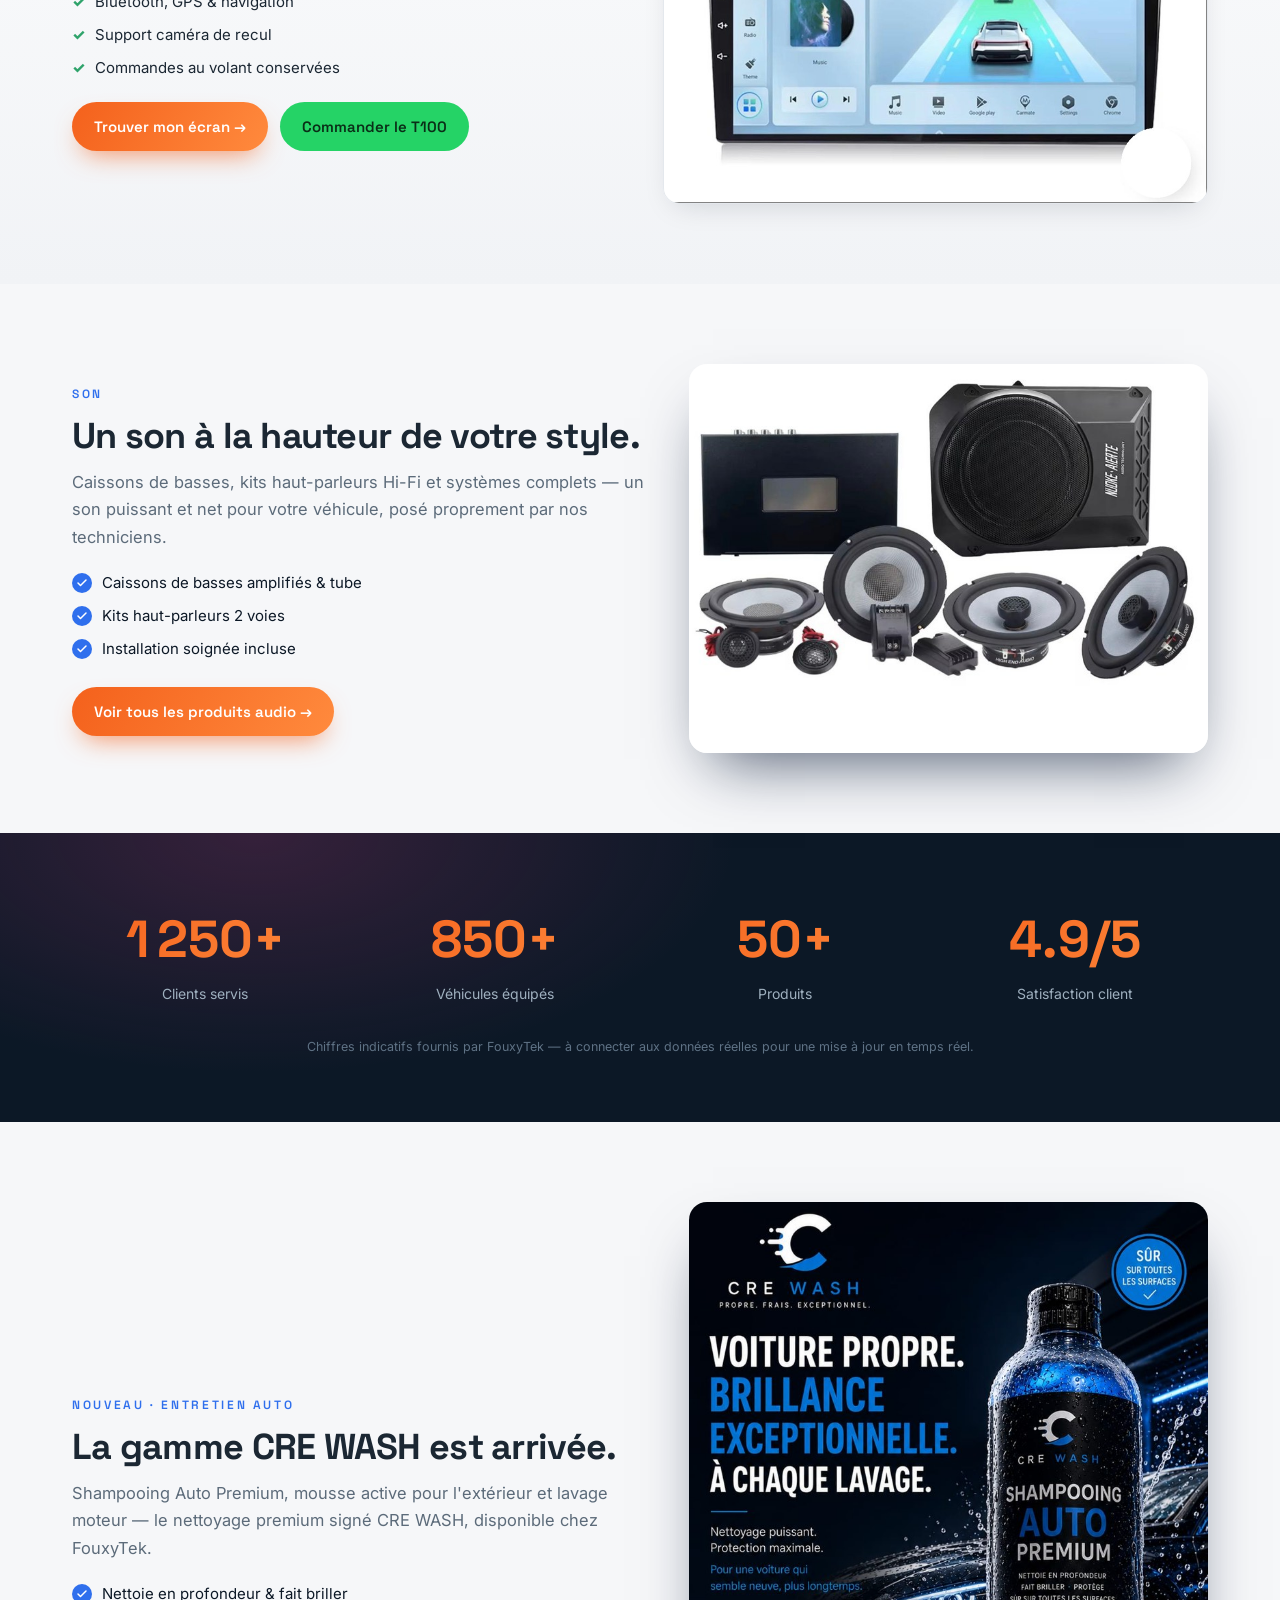
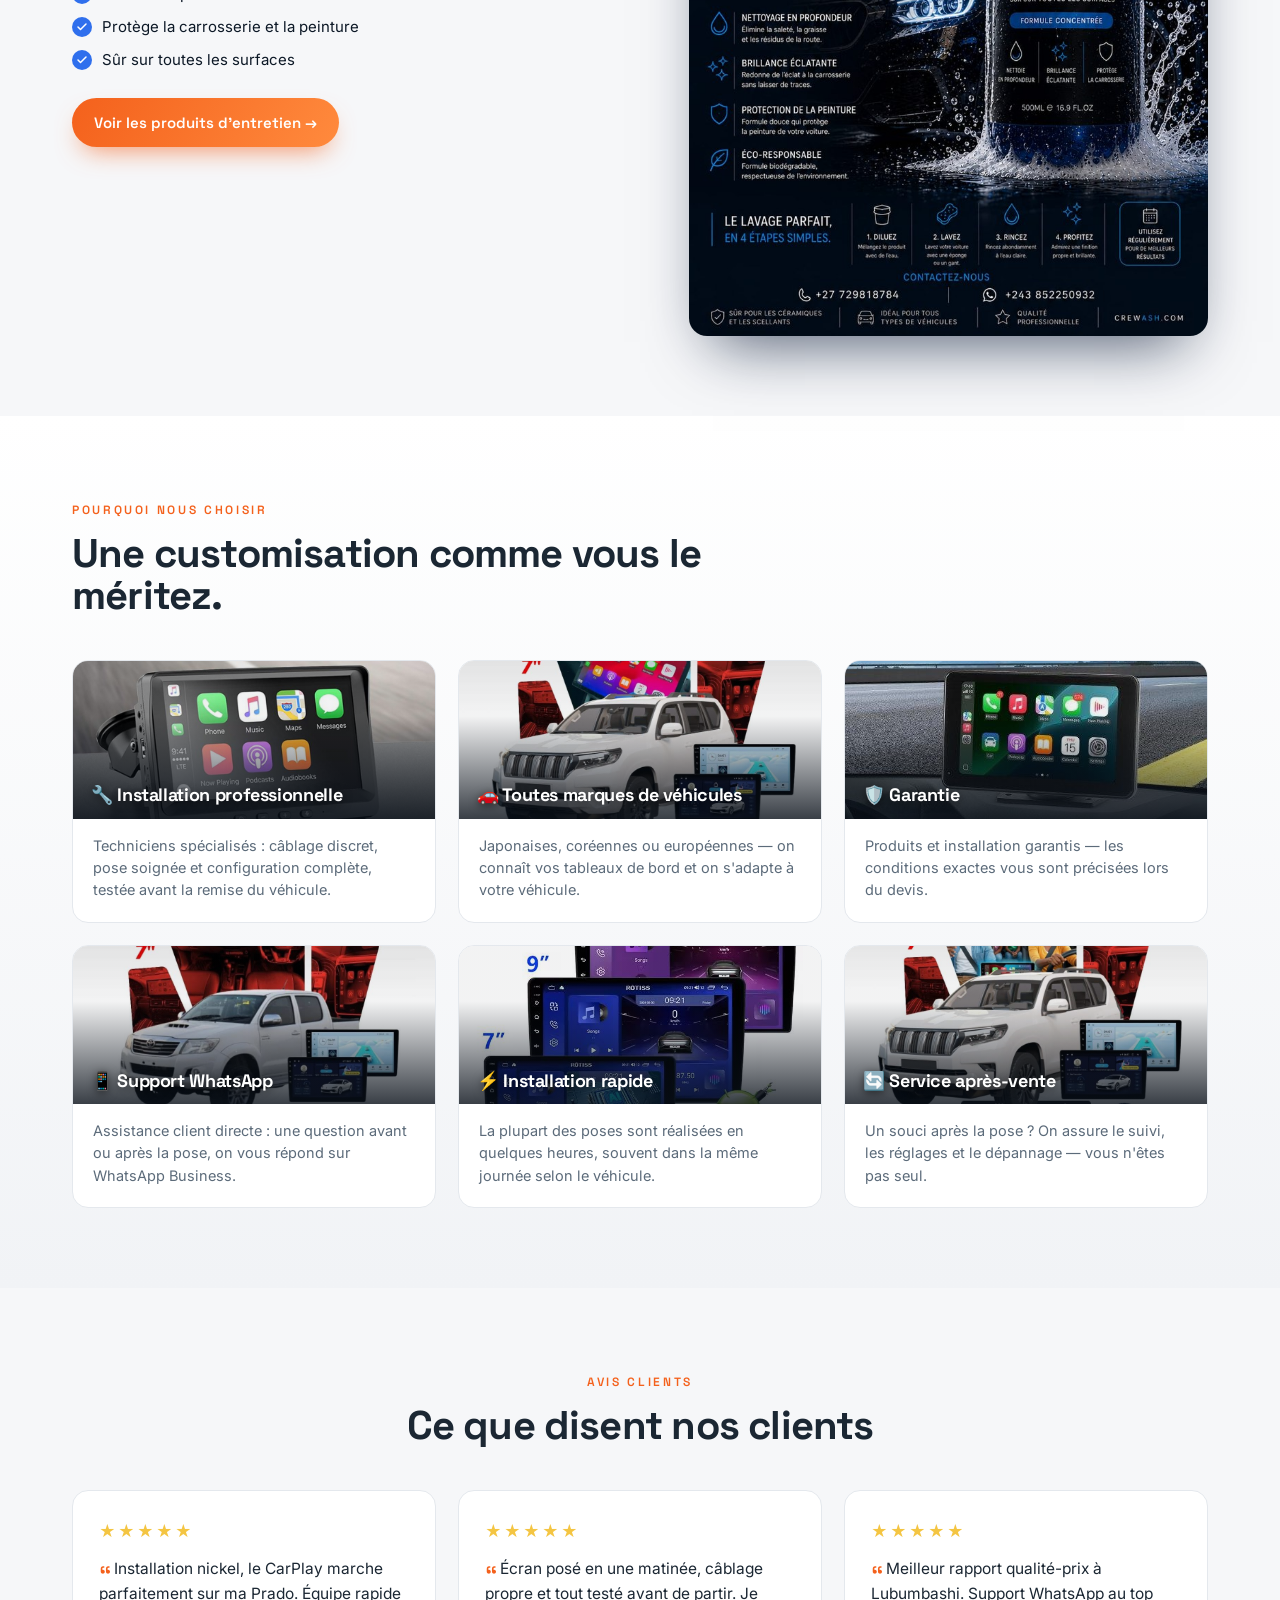
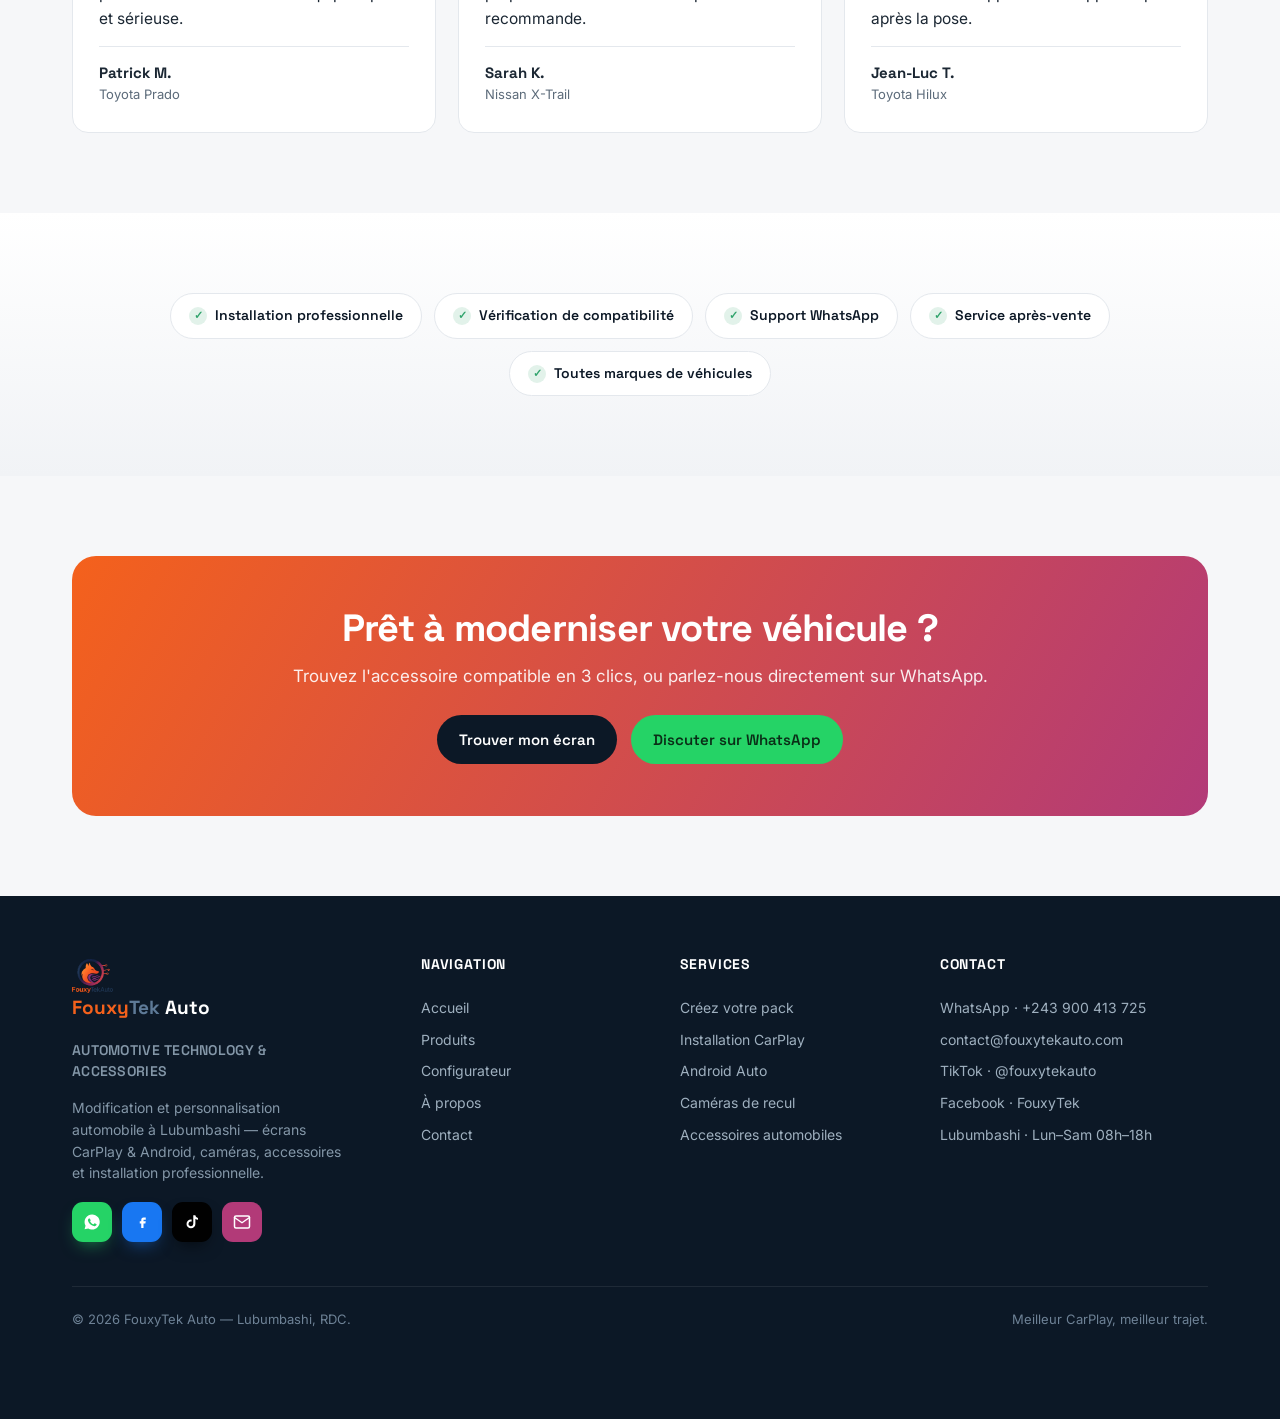
==== commit 9d4f0e14: "Update FouxyTek Auto website" ====
--- a/index.html
+++ b/index.html
@@ -106,20 +106,8 @@
 
 <section class="section section--tint"><div class="wrap">
   <div class="t100">
-    <div class="t100__media reveal">
-<<<<<<< HEAD
-      <img src="assets/img/t100-android15.jpg" alt="T100 Smart CarPlay — Android 15, écran QLED, CarPlay, Android Auto, GPS">
-      <div class="t100__badge">T100</div>
-    </div>
     <div class="t100__body reveal">
       <span class="eyebrow">CarPlay</span>
-=======
-      <img src="assets/img/t100-hero.jpg" alt="T100 Smart CarPlay installé sur tableau de bord">
-      <div class="t100__badge">T100</div>
-    </div>
-    <div class="t100__body reveal">
-      <span class="eyebrow">Produit phare</span>
->>>>>>> 38d7dba69e91e32be0ea5e7ce97e0c959da65435
       <h2>T100 Smart CarPlay</h2>
       <p>Transformez votre véhicule en cockpit connecté. Écran tactile Apple CarPlay &amp; Android Auto sans fil — disponible en 7″, 9″ et 10″.</p>
       <div class="t100__sizes"><span>7″</span><span>9″</span><span>10″</span></div>
@@ -134,50 +122,31 @@
         <a href="https://wa.me/243900413725" id="t100Order" target="_blank" rel="noopener" class="btn btn--wa">Commander le T100</a>
       </div>
     </div>
-  </div>
-</div></section>
-
-<<<<<<< HEAD
-<section class="section"><div class="wrap">
-  <div class="section__head reveal"><span class="eyebrow">Son</span><h2>Un son à la hauteur de votre style.</h2></div>
-  <div class="soundgrid">
-    <div class="soundcard reveal">
-      <img src="assets/img/audio-sub-amp.jpg" alt="Caisson de basses amplifié" loading="lazy">
-      <h4>Caisson de basses amplifié</h4>
-      <p>Caisson actif compact, sous siège — basses puissantes.</p>
-    </div>
-    <div class="soundcard reveal">
-      <img src="assets/img/audio-kit-hifi.jpg" alt="Kit haut-parleurs Hi-Fi" loading="lazy">
-      <h4>Kit haut-parleurs Hi-Fi</h4>
-      <p>Kit 2 voies + caisson &amp; ampli — son clair et net.</p>
-    </div>
-    <div class="soundcard reveal">
-      <img src="assets/img/audio-sub-tube.jpg" alt="Caisson de basses tube" loading="lazy">
-      <h4>Caisson de basses tube</h4>
-      <p>Format compact, s'installe dans le coffre.</p>
-    </div>
-  </div>
-  <div style="text-align:center;margin-top:30px"><a href="produits.html" class="btn btn--primary">Voir tous les produits audio →</a></div>
-</div></section>
-=======
-<section class="section">
-  <div class="wrap split">
-    <div class="reveal"><img src="assets/img/screens.jpg" alt="Écrans Android 7, 9 et 10 pouces"></div>
-    <div class="reveal">
-      <span class="eyebrow">Nos écrans</span>
-      <h2>Le bon format pour chaque tableau de bord</h2>
-      <p>Du compact 7″ au grand format 10″ et au Premium 12,3″ — CarPlay sans fil, Android Auto, GPS, Bluetooth et caméra de recul. Une connexion stable, testée sur route.</p>
-      <ul class="ticks">
-        <li>Apple CarPlay &amp; Android Auto sans fil</li>
-        <li>Caméra de recul et capteurs en option</li>
-        <li>Commandes au volant conservées</li>
-        <li>Installation propre incluse dès 20 $</li>
+    <div class="t100__media reveal">
+      <img src="assets/img/t100-android15.jpg" alt="T100 Smart CarPlay — Android 15, écran QLED, CarPlay, Android Auto, GPS">
+      <div class="t100__badge">T100</div>
+    </div>
+  </div>
+</div></section>
+
+<section class="section"><div class="wrap">
+  <div class="crewash">
+    <div class="crewash__txt reveal">
+      <span class="eyebrow">Son</span>
+      <h2>Un son à la hauteur de votre style.</h2>
+      <p>Caissons de basses, kits haut-parleurs Hi-Fi et systèmes complets — un son puissant et net pour votre véhicule, posé proprement par nos techniciens.</p>
+      <ul class="crewash__pts">
+        <li>Caissons de basses amplifiés &amp; tube</li>
+        <li>Kits haut-parleurs 2 voies</li>
+        <li>Installation soignée incluse</li>
       </ul>
-      <div style="margin-top:24px"><a href="produits.html" class="btn btn--primary">Explorer le catalogue →</a></div>
-    </div>
-  </div>
-</section>
->>>>>>> 38d7dba69e91e32be0ea5e7ce97e0c959da65435
+      <a href="produits.html" class="btn btn--primary">Voir tous les produits audio →</a>
+    </div>
+    <div class="crewash__img reveal">
+      <img src="assets/img/audio-kit-hifi.jpg" alt="Systèmes audio FouxyTek — caissons de basses et haut-parleurs Hi-Fi" loading="lazy">
+    </div>
+  </div>
+</div></section>
 
 <section class="band"><div class="wrap">
   <div class="band__grid">
--- a/assets/style.css
+++ b/assets/style.css
@@ -513,7 +513,6 @@
   .crewash__img img{border-radius:14px}
 }
 
-<<<<<<< HEAD
 /* home sound showcase */
 .soundgrid{display:grid;grid-template-columns:repeat(3,1fr);gap:22px}
 .soundcard{background:var(--card);border:1px solid var(--line);border-radius:16px;overflow:hidden;box-shadow:var(--shadow);transition:transform .2s}
@@ -523,8 +522,6 @@
 .soundcard p{font-size:13.5px;color:var(--mut);margin:0 18px 18px;line-height:1.5}
 @media(max-width:860px){.soundgrid{grid-template-columns:1fr;max-width:420px;margin:0 auto}}
 
-=======
->>>>>>> 38d7dba69e91e32be0ea5e7ce97e0c959da65435
 .reveal{opacity:0;transform:translateY(22px);transition:opacity .6s,transform .6s}
 .reveal.in{opacity:1;transform:none}
 
@@ -569,7 +566,7 @@
   .chip--3{bottom:4%;left:2%}
   .marques__in{gap:10px}.marques span{font-size:13px}
   .split{gap:28px}.split h2{font-size:26px}
-  .t100{gap:26px}.install{padding:26px;border-radius:18px}
+  .t100{gap:26px}.t100__media{order:-1}.install{padding:26px;border-radius:18px}
   .cta{padding:34px 24px;border-radius:18px}
   .band{padding:52px 0}
   .testi{padding:24px 22px}
